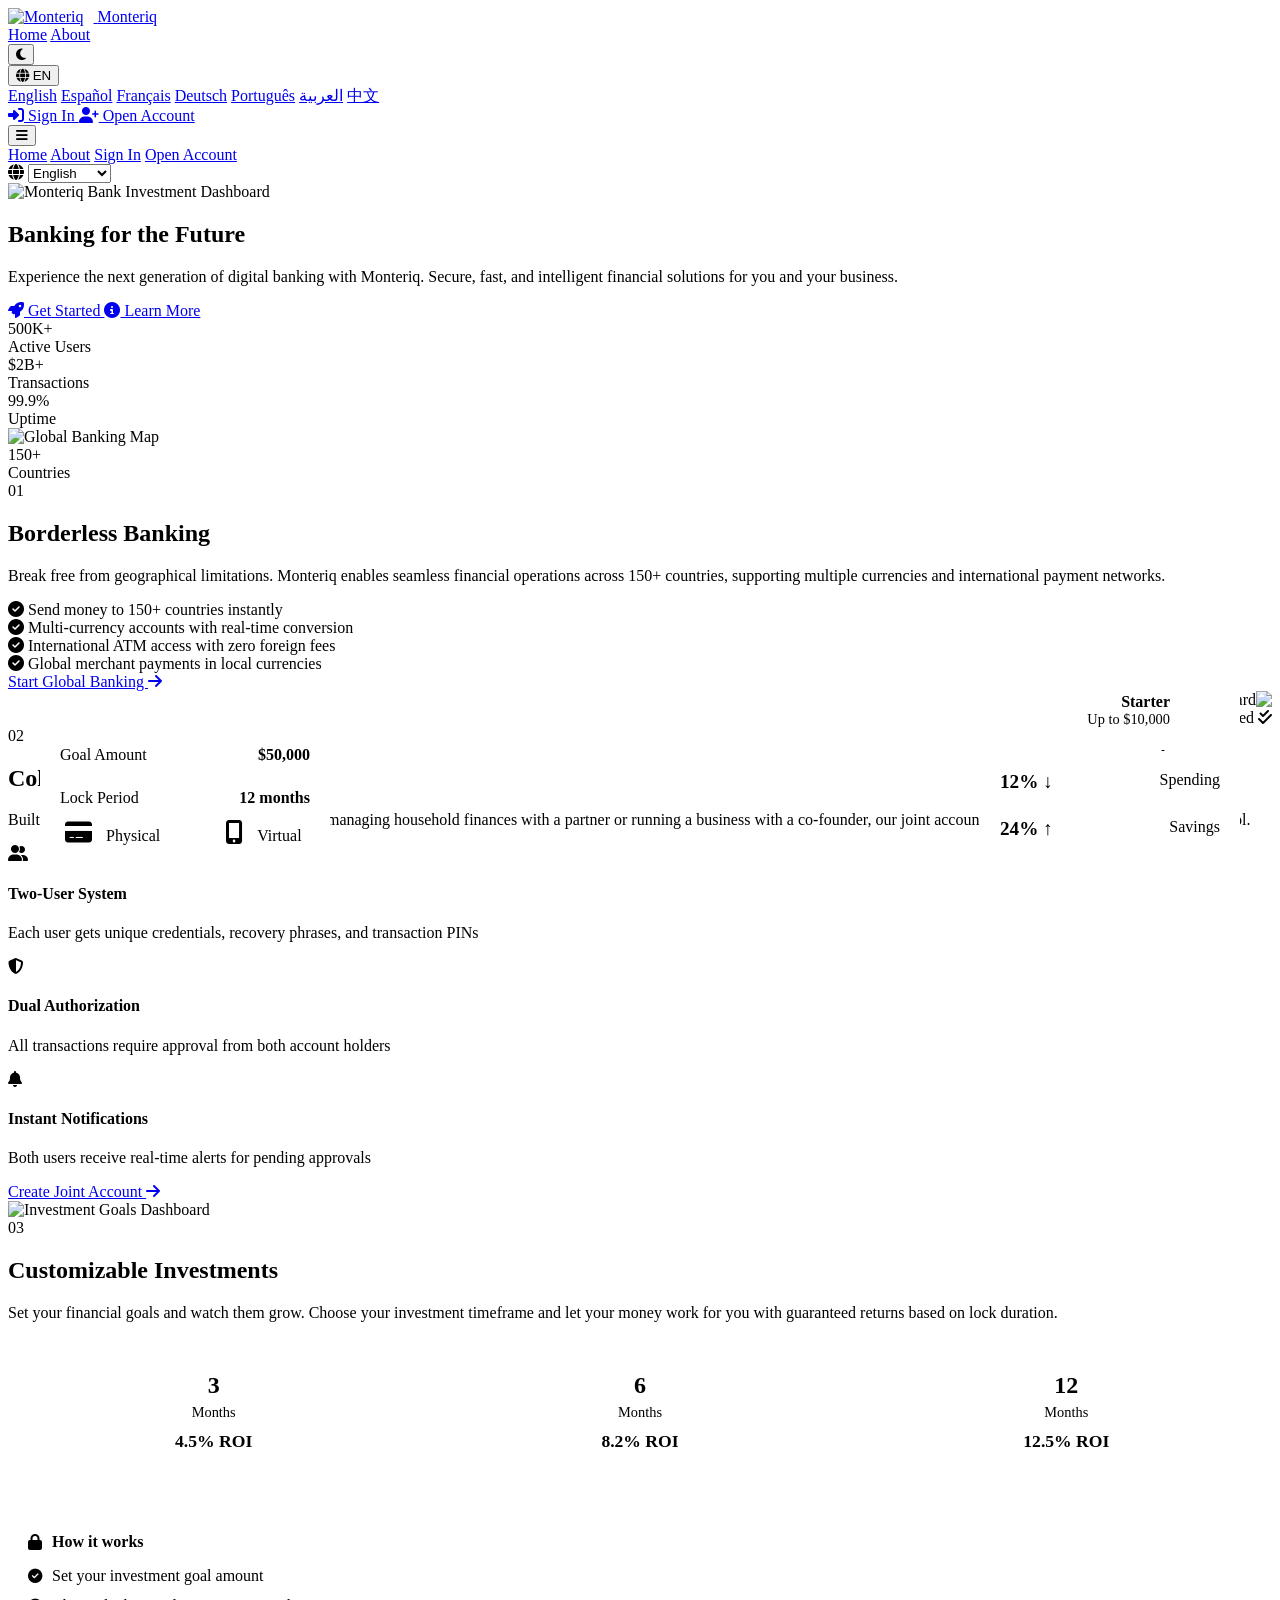
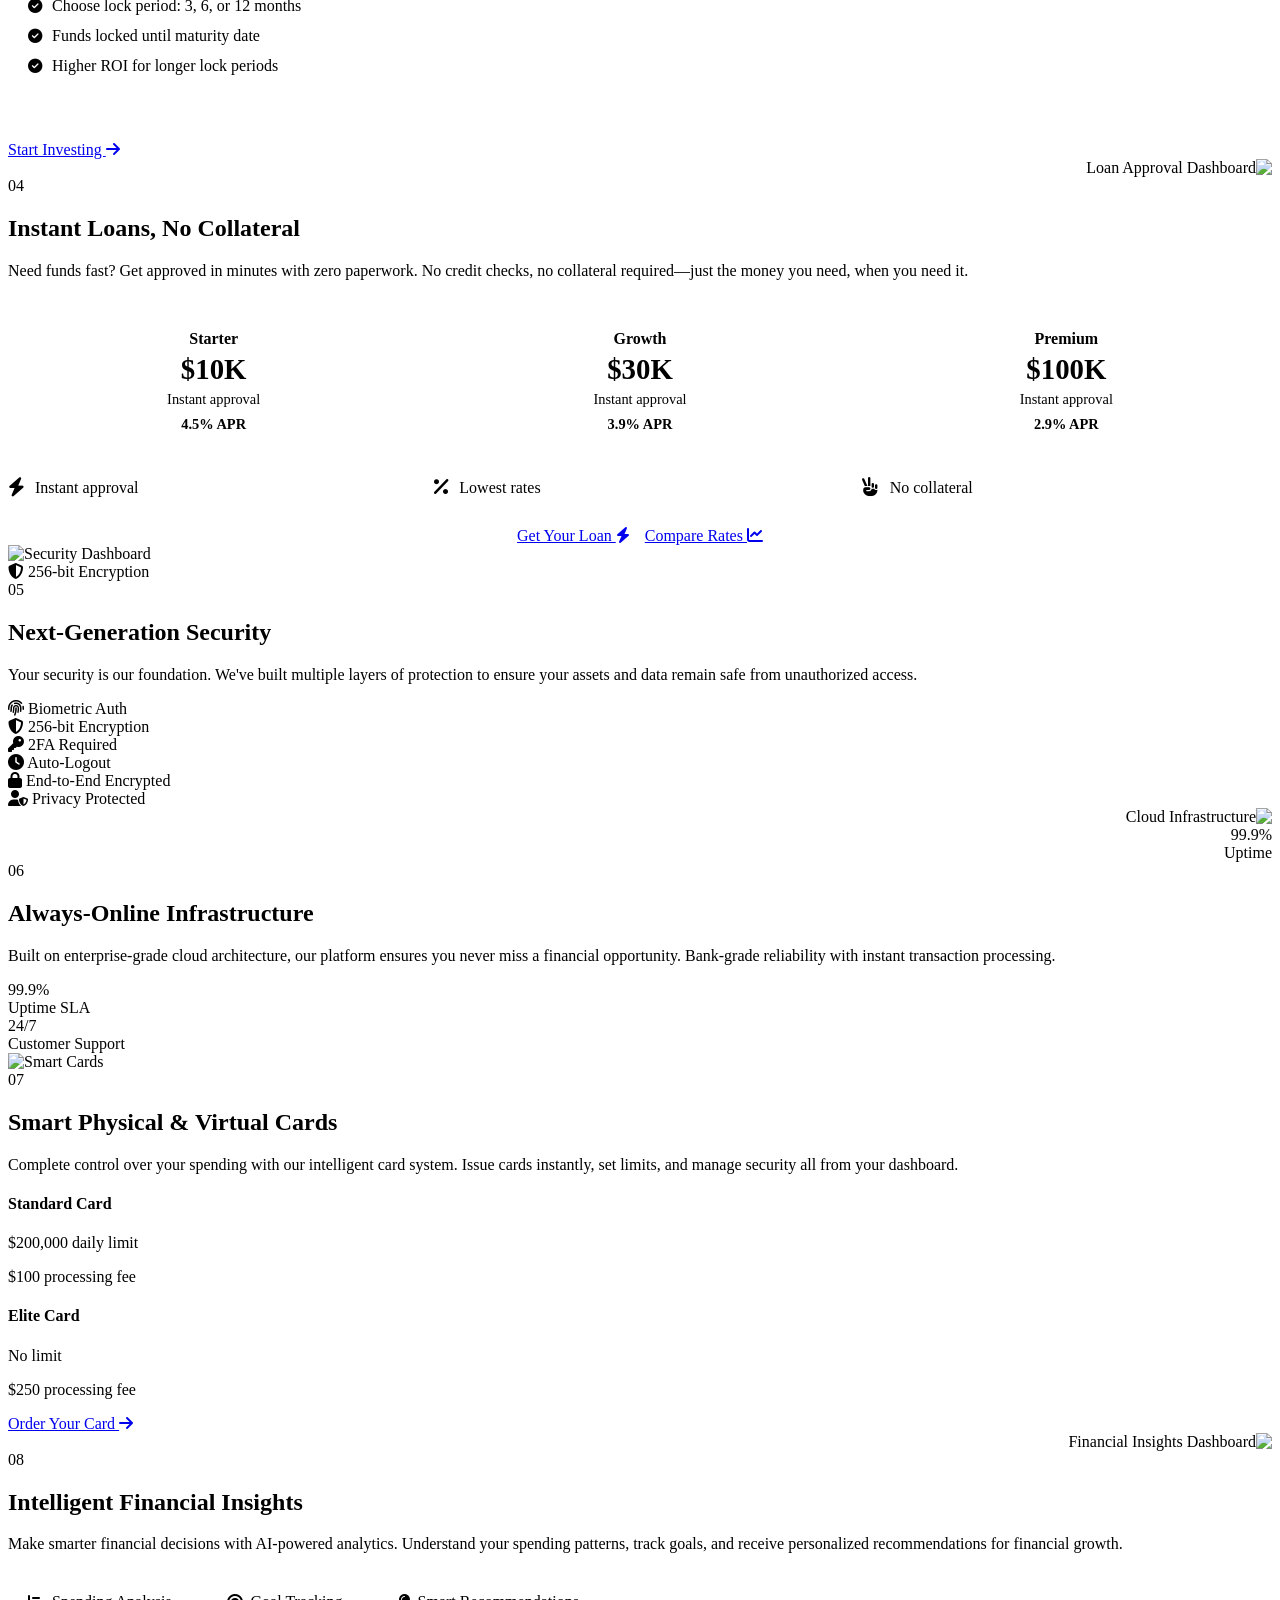
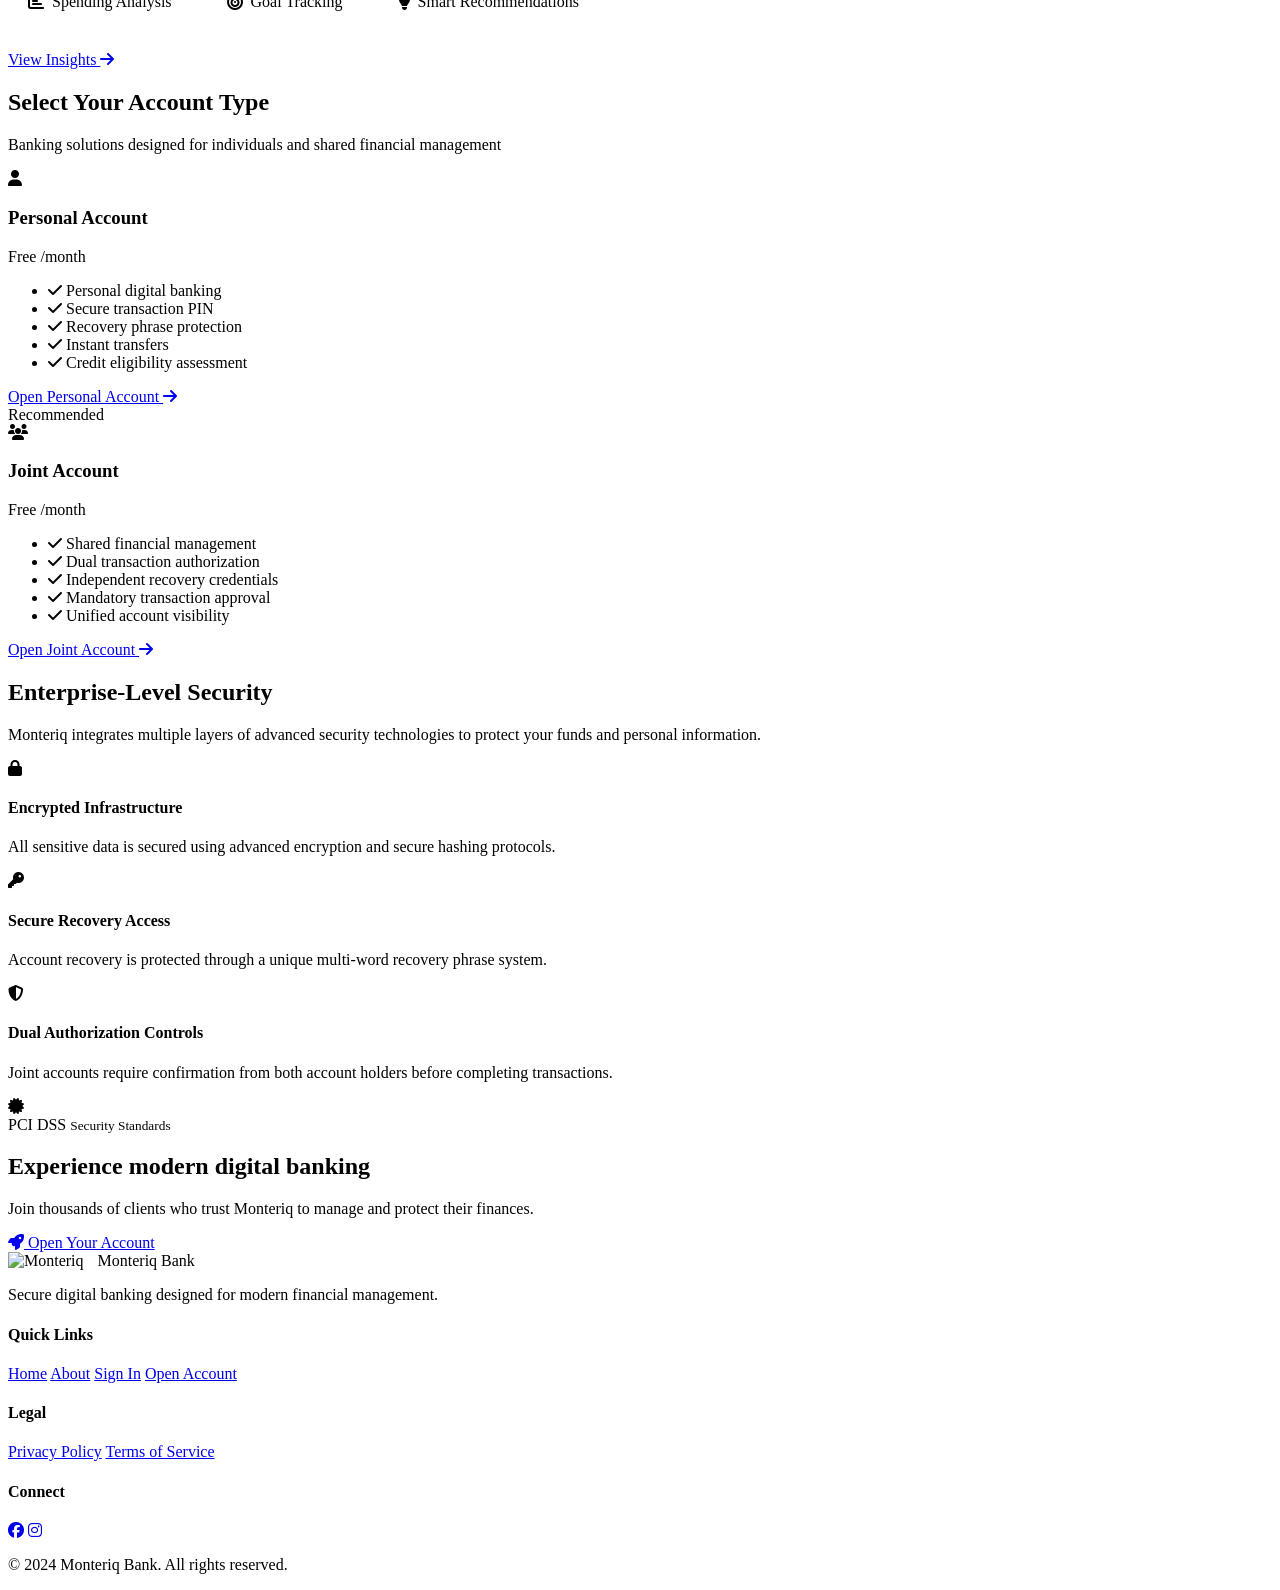
==== public/index.html @ 6791dd84 "policy" ====
<!DOCTYPE html>
<html lang="en" data-theme="light">
<head>
    <meta charset="UTF-8">
    <meta name="viewport" content="width=device-width, initial-scale=1.0, maximum-scale=1.0, user-scalable=yes">
    <title>Monteriq Bank - Futuristic Digital Banking</title>
    
    <!-- Open Graph / Social Media Meta Tags -->
    <meta property="og:title" content="Monteriq Bank">
    <meta property="og:description" content="Banking that works for everyone.">
    <meta property="og:image" content="https://res.cloudinary.com/dcudfj0sm/image/upload/v1774079843/Monteriq_OG_ptckni.png">
    <meta property="og:url" content="https://monteriq-bank.com">
    <meta property="og:type" content="website">
    <meta property="og:site_name" content="Monteriq Bank">
    
    <!-- Twitter Card -->
    <meta name="twitter:card" content="summary_large_image">
    <meta name="twitter:title" content="Monteriq Bank">
    <meta name="twitter:description" content="Banking that works for everyone.">
    <meta name="twitter:image" content="https://res.cloudinary.com/dcudfj0sm/image/upload/v1774079843/Monteriq_OG_ptckni.png">
    
    <!-- Favicon -->
    <link rel="icon" type="image/png" href="https://res.cloudinary.com/dcudfj0sm/image/upload/v1774079843/monteriqfavicon_h2htpp.png">
    <link rel="apple-touch-icon" href="https://res.cloudinary.com/dcudfj0sm/image/upload/v1774079843/monteriqfavicon_h2htpp.png">
    
    <!-- Font Awesome Icons -->
    <link rel="stylesheet" href="https://cdnjs.cloudflare.com/ajax/libs/font-awesome/6.5.1/css/all.min.css">
    
    <!-- Google Fonts -->
    <link href="https://fonts.googleapis.com/css2?family=Inter:wght@400;500;600;700&display=swap" rel="stylesheet">
    
    <!-- Main CSS -->
    <link rel="stylesheet" href="/css/main.css">
    <link rel="stylesheet" href="/css/components.css">
    <link rel="stylesheet" href="/css/utilities.css">
    <link rel="stylesheet" href="/css/theme.css">
    
    <!-- Page Specific CSS -->
    <link rel="stylesheet" href="/css/pages/home.css">
    
    <style>
        /* For sections with image on right */
        .feature-grid.image-right {
            direction: rtl;
        }
        
        .feature-grid.image-right .feature-content {
            direction: ltr;
        }
    </style>
</head>
<body>
    <!-- Navigation Bar -->
    <nav class="navbar">
        <div class="nav-container">
              <div class="nav-left">
            <a href="/index.html" class="logo">
                <img src="https://res.cloudinary.com/dmbgczlom/image/upload/v1772982505/Monteriq-logo_v2s9ns.svg" 
                     alt="Monteriq" 
                     class="logo-img"
                     style="height: 36px; width: 36px; margin-right: 10px;">
                <span>Monteriq</span>
            </a>
        </div>
            
            <div class="nav-right">
                <div class="nav-links">
                    <a href="/index.html" class="active">Home</a>
                    <a href="/about.html">About</a>
                </div>
                
                <div class="nav-actions">
                    <button class="theme-toggle" id="themeToggle">
                        <i class="fas fa-moon"></i>
                    </button>
                    
                    <div class="language-selector">
                        <button class="lang-btn">
                            <i class="fas fa-globe"></i>
                            <span>EN</span>
                        </button>
                        <div class="lang-dropdown">
                            <a href="#" data-lang="en">English</a>
                            <a href="#" data-lang="es">Español</a>
                            <a href="#" data-lang="fr">Français</a>
                            <a href="#" data-lang="de">Deutsch</a>
                            <a href="#" data-lang="pt">Português</a>
                            <a href="#" data-lang="ar">العربية</a>
                            <a href="#" data-lang="zh">中文</a>
                        </div>
                    </div>
                    
                    <div class="auth-buttons">
                        <a href="/auth.html" class="btn btn-outline">
                            <i class="fas fa-sign-in-alt"></i>
                            Sign In
                        </a>
                        <a href="/auth.html" class="btn btn-primary">
                            <i class="fas fa-user-plus"></i>
                            Open Account
                        </a>
                    </div>
                </div>
                
                <button class="mobile-menu-toggle">
                    <i class="fas fa-bars"></i>
                </button>
            </div>
        </div>
        
        <!-- Mobile Menu -->
        <div class="mobile-menu">
            <a href="/index.html">Home</a>
            <a href="/about.html">About</a>
            <a href="/auth.html">Sign In</a>
            <a href="/auth.html">Open Account</a>
            <div class="mobile-lang">
                <i class="fas fa-globe"></i>
                <select id="mobileLangSelect">
                    <option value="en">English</option>
                    <option value="es">Español</option>
                    <option value="fr">Français</option>
                    <option value="de">Deutsch</option>
                    <option value="pt">Português</option>
                    <option value="ar">العربية</option>
                    <option value="zh">中文</option>
                </select>
            </div>
        </div>
    </nav>

    <!-- Hero Section -->
    <section class="hero">
        <div class="container">

                        
            <div class="hero-image">
                <img 
                    src="https://res.cloudinary.com/dmbgczlom/image/upload/v1772872000/hero-image_x99izp.webp"
                    alt="Monteriq Bank Investment Dashboard"
                    class="hero-img"
                    loading="lazy"
                >
            </div>
            <div class="hero-content">
                <h1 class="hero-title">
                    Banking for the <span class="highlight">Future</span>
                </h1>
                <p class="hero-subtitle">
                    Experience the next generation of digital banking with Monteriq. 
                    Secure, fast, and intelligent financial solutions for you and your business.
                </p>
                
                <div class="hero-cta">
                    <a href="/auth.html" class="btn btn-primary btn-large">
                        <i class="fas fa-rocket"></i>
                        Get Started
                    </a>
                    <a href="/about.html" class="btn btn-outline btn-large">
                        <i class="fas fa-info-circle"></i>
                        Learn More
                    </a>
                </div>
                
                <div class="hero-stats">
                    <div class="stat-item">
                        <div class="stat-number">500K+</div>
                        <div class="stat-label">Active Users</div>
                    </div>
                    <div class="stat-item">
                        <div class="stat-number">$2B+</div>
                        <div class="stat-label">Transactions</div>
                    </div>
                    <div class="stat-item">
                        <div class="stat-number">99.9%</div>
                        <div class="stat-label">Uptime</div>
                    </div>
                </div>
            </div>

        </div>
    </section>

    <!-- Borderless Banking Section (01 - Image Left) -->
    <section class="feature-section borderless">
        <div class="container">
            <div class="feature-grid">
                <div class="feature-visual">
                    <img src="https://res.cloudinary.com/dmbgczlom/image/upload/v1772879558/global_jevwvj.webp" alt="Global Banking Map" class="feature-image">
                    <div class="stats-card">
                        <div class="stat">150+</div>
                        <div class="stat-label">Countries</div>
                    </div>
                </div>
                <div class="feature-content">
                    <div class="feature-tag">01</div>
                    <h2>Borderless Banking</h2>
                    <p class="feature-description">
                        Break free from geographical limitations. Monteriq enables seamless financial operations across 150+ countries, supporting multiple currencies and international payment networks.
                    </p>
                    <div class="feature-details">
                        <div class="detail-item">
                            <i class="fas fa-check-circle"></i>
                            <span>Send money to 150+ countries instantly</span>
                        </div>
                        <div class="detail-item">
                            <i class="fas fa-check-circle"></i>
                            <span>Multi-currency accounts with real-time conversion</span>
                        </div>
                        <div class="detail-item">
                            <i class="fas fa-check-circle"></i>
                            <span>International ATM access with zero foreign fees</span>
                        </div>
                        <div class="detail-item">
                            <i class="fas fa-check-circle"></i>
                            <span>Global merchant payments in local currencies</span>
                        </div>
                    </div>
                    <a href="/auth.html" class="btn btn-primary">
                        Start Global Banking <i class="fas fa-arrow-right"></i>
                    </a>
                </div>
            </div>
        </div>
    </section>

    <!-- Collaborative Joint Accounts Section (02 - Image Right) -->
    <section class="feature-section joint-accounts">
        <div class="container">
            <div class="feature-grid image-right">
                <div class="feature-visual">
                    <img src="https://res.cloudinary.com/dmbgczlom/image/upload/v1772879278/couple_dfguto.webp" alt="Joint Account Dashboard" class="feature-image">
                    <div class="approval-badge">
                        <i class="fas fa-check-double"></i>
                        <span>Dual Approval Required</span>
                    </div>
                </div>
                <div class="feature-content">
                    <div class="feature-tag">02</div>
                    <h2>Collaborative Joint Accounts</h2>
                    <p class="feature-description">
                        Built for partnerships that matter. Whether you're managing household finances with a partner or running a business with a co-founder, our joint accounts ensure transparency and mutual control.
                    </p>
                    <div class="feature-highlights">
                        <div class="highlight-card">
                            <i class="fas fa-user-friends"></i>
                            <h4>Two-User System</h4>
                            <p>Each user gets unique credentials, recovery phrases, and transaction PINs</p>
                        </div>
                        <div class="highlight-card">
                            <i class="fas fa-shield-alt"></i>
                            <h4>Dual Authorization</h4>
                            <p>All transactions require approval from both account holders</p>
                        </div>
                        <div class="highlight-card">
                            <i class="fas fa-bell"></i>
                            <h4>Instant Notifications</h4>
                            <p>Both users receive real-time alerts for pending approvals</p>
                        </div>
                    </div>
                    <a href="/auth.html" class="btn btn-primary">
                        Create Joint Account <i class="fas fa-arrow-right"></i>
                    </a>
                </div>
            </div>
        </div>
    </section>

<!-- Customizable Investments Section (03 - Image Left) -->
<section class="feature-section investments">
    <div class="container">
        <div class="feature-grid">
            <div class="feature-visual">
                <img src="https://res.cloudinary.com/dmbgczlom/image/upload/v1772967905/plant_j76ehd.webp" alt="Investment Goals Dashboard" class="feature-image">
                <div class="investment-showcase" style="position: absolute; bottom: 40px; left: 40px; background: white; padding: 20px; border-radius: 16px; min-width: 250px; box-shadow: var(--shadow);">
                    <div style="display: flex; justify-content: space-between; margin-bottom: 15px; padding-bottom: 10px; border-bottom: 1px solid var(--border);">
                        <span style="color: var(--text-secondary);">Goal Amount</span>
                        <strong style="color: var(--text-primary);">$50,000</strong>
                    </div>
                    <div style="display: flex; justify-content: space-between; margin-bottom: 15px;">
                        <span style="color: var(--text-secondary);">Lock Period</span>
                        <strong style="color: var(--accent-primary);">12 months</strong>
                    </div>
                    <div style="display: flex; justify-content: space-between;">
                        <span style="color: var(--text-secondary);">Projected ROI</span>
                        <strong style="color: var(--success);">+12.5%</strong>
                    </div>
                </div>
            </div>
            <div class="feature-content">
                <div class="feature-tag">03</div>
                <h2>Customizable Investments</h2>
                <p class="feature-description">
                    Set your financial goals and watch them grow. Choose your investment timeframe and let your money work for you with guaranteed returns based on lock duration.
                </p>
                
                <div class="investment-options" style="margin: 30px 0;">
                    <div style="display: grid; grid-template-columns: repeat(3, 1fr); gap: 15px; margin-bottom: 20px;">
                        <div style="background: var(--bg-tertiary); padding: 20px; border-radius: 12px; text-align: center; border: 1px solid var(--border);">
                            <div style="font-size: 1.5rem; font-weight: 700; color: var(--text-primary); margin-bottom: 5px;">3</div>
                            <div style="font-size: 0.9rem; color: var(--text-secondary); margin-bottom: 10px;">Months</div>
                            <div style="font-size: 1.1rem; font-weight: 600; color: var(--success);">4.5% ROI</div>
                        </div>
                        <div style="background: var(--bg-tertiary); padding: 20px; border-radius: 12px; text-align: center; border: 2px solid var(--accent-primary);">
                            <div style="font-size: 1.5rem; font-weight: 700; color: var(--text-primary); margin-bottom: 5px;">6</div>
                            <div style="font-size: 0.9rem; color: var(--text-secondary); margin-bottom: 10px;">Months</div>
                            <div style="font-size: 1.1rem; font-weight: 600; color: var(--success);">8.2% ROI</div>
                        </div>
                        <div style="background: var(--bg-tertiary); padding: 20px; border-radius: 12px; text-align: center; border: 1px solid var(--border);">
                            <div style="font-size: 1.5rem; font-weight: 700; color: var(--text-primary); margin-bottom: 5px;">12</div>
                            <div style="font-size: 0.9rem; color: var(--text-secondary); margin-bottom: 10px;">Months</div>
                            <div style="font-size: 1.1rem; font-weight: 600; color: var(--success);">12.5% ROI</div>
                        </div>
                    </div>
                    
                    <div style="background: var(--bg-secondary); padding: 20px; border-radius: 12px; margin-top: 20px;">
                        <h4 style="margin-bottom: 15px; display: flex; align-items: center; gap: 10px;">
                            <i class="fas fa-lock" style="color: var(--accent-primary);"></i>
                            How it works
                        </h4>
                        <ul style="list-style: none; padding: 0;">
                            <li style="display: flex; align-items: center; gap: 10px; margin-bottom: 12px;">
                                <i class="fas fa-check-circle" style="color: var(--success); font-size: 0.9rem;"></i>
                                <span style="color: var(--text-secondary);">Set your investment goal amount</span>
                            </li>
                            <li style="display: flex; align-items: center; gap: 10px; margin-bottom: 12px;">
                                <i class="fas fa-check-circle" style="color: var(--success); font-size: 0.9rem;"></i>
                                <span style="color: var(--text-secondary);">Choose lock period: 3, 6, or 12 months</span>
                            </li>
                            <li style="display: flex; align-items: center; gap: 10px; margin-bottom: 12px;">
                                <i class="fas fa-check-circle" style="color: var(--success); font-size: 0.9rem;"></i>
                                <span style="color: var(--text-secondary);">Funds locked until maturity date</span>
                            </li>
                            <li style="display: flex; align-items: center; gap: 10px;">
                                <i class="fas fa-check-circle" style="color: var(--success); font-size: 0.9rem;"></i>
                                <span style="color: var(--text-secondary);">Higher ROI for longer lock periods</span>
                            </li>
                        </ul>
                    </div>
                </div>
                
                <a href="/pages/investments.html" class="btn btn-primary">
                    Start Investing <i class="fas fa-arrow-right"></i>
                </a>
            </div>
        </div>
    </div>
</section>

<!-- Flexible Loans Section (04 - Image Right) -->
<section class="feature-section loans">
    <div class="container">
        <div class="feature-grid image-right">
            <div class="feature-visual">
                <img src="https://res.cloudinary.com/dmbgczlom/image/upload/v1772970224/loan_gwv15r.webp" alt="Loan Approval Dashboard" class="feature-image">
                <div style="position: absolute; bottom: 40px; right: 40px; background: white; padding: 20px; border-radius: 16px; min-width: 200px; box-shadow: var(--shadow);">
                    <div style="display: flex; align-items: center; gap: 10px; margin-bottom: 15px;">
                        <div style="width: 40px; height: 40px; background: var(--accent-primary); border-radius: 50%; display: flex; align-items: center; justify-content: center; color: white; font-weight: 700;">1</div>
                        <div>
                            <div style="font-weight: 600; color: var(--text-primary);">Starter</div>
                            <div style="font-size: 0.9rem; color: var(--text-secondary);">Up to $10,000</div>
                        </div>
                    </div>
                    <div style="display: flex; align-items: center; gap: 10px; margin-bottom: 15px;">
                        <div style="width: 40px; height: 40px; background: var(--warning); border-radius: 50%; display: flex; align-items: center; justify-content: center; color: white; font-weight: 700;">2</div>
                        <div>
                            <div style="font-weight: 600; color: var(--text-primary);">Growth</div>
                            <div style="font-size: 0.9rem; color: var(--text-secondary);">Up to $30,000</div>
                        </div>
                    </div>
                    <div style="display: flex; align-items: center; gap: 10px;">
                        <div style="width: 40px; height: 40px; background: var(--success); border-radius: 50%; display: flex; align-items: center; justify-content: center; color: white; font-weight: 700;">3</div>
                        <div>
                            <div style="font-weight: 600; color: var(--text-primary);">Premium</div>
                            <div style="font-size: 0.9rem; color: var(--text-secondary);">Up to $100,000</div>
                        </div>
                    </div>
                </div>
            </div>
            <div class="feature-content">
                <div class="feature-tag">04</div>
                <h2>Instant Loans, No Collateral</h2>
                <p class="feature-description">
                    Need funds fast? Get approved in minutes with zero paperwork. No credit checks, no collateral required—just the money you need, when you need it.
                </p>
                
                <div class="loan-levels" style="margin: 30px 0;">
                    <div style="display: grid; grid-template-columns: repeat(3, 1fr); gap: 15px; margin-bottom: 25px;">
                        <div style="background: var(--bg-tertiary); padding: 20px; border-radius: 12px; text-align: center; border: 1px solid var(--border);">
                            <div style="font-size: 1rem; font-weight: 600; color: var(--accent-primary); margin-bottom: 5px;">Starter</div>
                            <div style="font-size: 1.8rem; font-weight: 700; color: var(--text-primary); margin-bottom: 5px;">$10K</div>
                            <div style="font-size: 0.9rem; color: var(--text-secondary);">Instant approval</div>
                            <div style="font-size: 0.9rem; font-weight: 600; color: var(--success); margin-top: 8px;">4.5% APR</div>
                        </div>
                        <div style="background: var(--bg-tertiary); padding: 20px; border-radius: 12px; text-align: center; border: 2px solid var(--warning);">
                            <div style="font-size: 1rem; font-weight: 600; color: var(--warning); margin-bottom: 5px;">Growth</div>
                            <div style="font-size: 1.8rem; font-weight: 700; color: var(--text-primary); margin-bottom: 5px;">$30K</div>
                            <div style="font-size: 0.9rem; color: var(--text-secondary);">Instant approval</div>
                            <div style="font-size: 0.9rem; font-weight: 600; color: var(--success); margin-top: 8px;">3.9% APR</div>
                        </div>
                        <div style="background: var(--bg-tertiary); padding: 20px; border-radius: 12px; text-align: center; border: 1px solid var(--border);">
                            <div style="font-size: 1rem; font-weight: 600; color: var(--success); margin-bottom: 5px;">Premium</div>
                            <div style="font-size: 1.8rem; font-weight: 700; color: var(--text-primary); margin-bottom: 5px;">$100K</div>
                            <div style="font-size: 0.9rem; color: var(--text-secondary);">Instant approval</div>
                            <div style="font-size: 0.9rem; font-weight: 600; color: var(--success); margin-top: 8px;">2.9% APR</div>
                        </div>
                    </div>
                    
                    <div style="display: grid; grid-template-columns: repeat(3, 1fr); gap: 15px;">
                        <div style="display: flex; align-items: center; gap: 10px;">
                            <i class="fas fa-bolt" style="color: var(--accent-primary); font-size: 1.2rem;"></i>
                            <span style="color: var(--text-primary); font-weight: 500;">Instant approval</span>
                        </div>
                        <div style="display: flex; align-items: center; gap: 10px;">
                            <i class="fas fa-percent" style="color: var(--success); font-size: 1.2rem;"></i>
                            <span style="color: var(--text-primary); font-weight: 500;">Lowest rates</span>
                        </div>
                        <div style="display: flex; align-items: center; gap: 10px;">
                            <i class="fas fa-hand-peace" style="color: var(--warning); font-size: 1.2rem;"></i>
                            <span style="color: var(--text-primary); font-weight: 500;">No collateral</span>
                        </div>
                    </div>
                </div>
                
                <div style="display: flex; gap: 15px; margin-top: 20px; justify-content: center;">
                    <a href="/pages/loans.html" class="btn btn-primary">
                        Get Your Loan <i class="fas fa-bolt"></i>
                    </a>
                    <a href="/pages/loans.html#levels" class="btn btn-outline">
                        Compare Rates <i class="fas fa-chart-line"></i>
                    </a>
                </div>
            </div>
        </div>
    </div>
</section>

    <!-- Next-Generation Security Section (05 - Image Left) -->
    <section class="feature-section security">
        <div class="container">
            <div class="feature-grid">
                <div class="feature-visual">
                    <img src="https://res.cloudinary.com/dmbgczlom/image/upload/v1772971405/secure_t8ezla.webp" alt="Security Dashboard" class="feature-image">
                    <div class="approval-badge" style="background-color: var(--accent-primary);">
                        <i class="fas fa-shield-alt"></i>
                        <span>256-bit Encryption</span>
                    </div>
                </div>
                <div class="feature-content">
                    <div class="feature-tag">05</div>
                    <h2>Next-Generation Security</h2>
                    <p class="feature-description">
                        Your security is our foundation. We've built multiple layers of protection to ensure your assets and data remain safe from unauthorized access.
                    </p>
                    <div class="security-badges">
                        <div class="security-badge">
                            <i class="fas fa-fingerprint"></i>
                            <span>Biometric Auth</span>
                        </div>
                        <div class="security-badge">
                            <i class="fas fa-shield-halved"></i>
                            <span>256-bit Encryption</span>
                        </div>
                        <div class="security-badge">
                            <i class="fas fa-key"></i>
                            <span>2FA Required</span>
                        </div>
                        <div class="security-badge">
                            <i class="fas fa-clock"></i>
                            <span>Auto-Logout</span>
                        </div>
                        <div class="security-badge">
                            <i class="fas fa-lock"></i>
                            <span>End-to-End Encrypted</span>
                        </div>
                        <div class="security-badge">
                            <i class="fas fa-user-shield"></i>
                            <span>Privacy Protected</span>
                        </div>
                    </div>
                </div>
            </div>
        </div>
    </section>

    <!-- Always-Online Infrastructure Section (06 - Image Right) -->
    <section class="feature-section infrastructure">
        <div class="container">
            <div class="feature-grid image-right">
                <div class="feature-visual">
                    <img src="https://res.cloudinary.com/dmbgczlom/image/upload/v1772971983/cloud-tech_zul4t8.webp" alt="Cloud Infrastructure" class="feature-image">
                    <div class="stats-card">
                        <div class="stat">99.9%</div>
                        <div class="stat-label">Uptime</div>
                    </div>
                </div>
                <div class="feature-content">
                    <div class="feature-tag">06</div>
                    <h2>Always-Online Infrastructure</h2>
                    <p class="feature-description">
                        Built on enterprise-grade cloud architecture, our platform ensures you never miss a financial opportunity. Bank-grade reliability with instant transaction processing.
                    </p>
                    <div class="stats-grid">
                        <div class="stat-card">
                            <div class="stat-number">99.9%</div>
                            <div class="stat-label">Uptime SLA</div>
                        </div>
                        <div class="stat-card">
                            <div class="stat-number">24/7</div>
                            <div class="stat-label">Customer Support</div>
                        </div>
                    </div>
                </div>
            </div>
        </div>
    </section>

    <!-- Smart Physical & Virtual Cards Section (07 - Image Left) -->
    <section class="feature-section cards">
        <div class="container">
            <div class="feature-grid">
                <div class="feature-visual">
                    <img src="https://res.cloudinary.com/dmbgczlom/image/upload/v1772973452/card_dbavks.webp" alt="Smart Cards" class="feature-image">
                    <div class="cards-showcase-overlay" style="display: flex; gap: 15px; position: absolute; bottom: 40px; left: 40px;">
                        <div style="background: white; padding: 15px 25px; border-radius: 12px; box-shadow: var(--shadow);">
                            <i class="fas fa-credit-card" style="color: var(--accent-primary); font-size: 24px; margin-right: 10px;"></i>
                            <span style="color: var(--text-primary); font-weight: 500;">Physical</span>
                        </div>
                        <div style="background: white; padding: 15px 25px; border-radius: 12px; box-shadow: var(--shadow);">
                            <i class="fas fa-mobile-alt" style="color: var(--accent-primary); font-size: 24px; margin-right: 10px;"></i>
                            <span style="color: var(--text-primary); font-weight: 500;">Virtual</span>
                        </div>
                    </div>
                </div>
                <div class="feature-content">
                    <div class="feature-tag">07</div>
                    <h2>Smart Physical & Virtual Cards</h2>
                    <p class="feature-description">
                        Complete control over your spending with our intelligent card system. Issue cards instantly, set limits, and manage security all from your dashboard.
                    </p>
                    <div class="card-types">
                        <div class="card-type standard">
                            <h4>Standard Card</h4>
                            <p class="limit">$200,000 daily limit</p>
                            <p class="fee">$100 processing fee</p>
                        </div>
                        <div class="card-type elite">
                            <h4>Elite Card</h4>
                            <p class="limit">No limit</p>
                            <p class="fee">$250 processing fee</p>
                        </div>
                    </div>
                    <a href="/pages/cards.html" class="btn btn-primary">
                        Order Your Card <i class="fas fa-arrow-right"></i>
                    </a>
                </div>
            </div>
        </div>
    </section>

    <!-- Intelligent Financial Insights Section (08 - Image Right) -->
    <section class="feature-section insights">
        <div class="container">
            <div class="feature-grid image-right">
                <div class="feature-visual">
                    <img src="https://res.cloudinary.com/dmbgczlom/image/upload/v1772972958/insight_qo5lv3.webp" alt="Financial Insights Dashboard" class="feature-image">
                    <div style="position: absolute; bottom: 40px; right: 40px; background: white; padding: 20px; border-radius: 16px; min-width: 220px; box-shadow: var(--shadow);">
                        <div style="display: flex; justify-content: space-between; margin-bottom: 15px; padding-bottom: 10px; border-bottom: 1px solid var(--border);">
                            <span style="color: var(--text-secondary);">Spending</span>
                            <strong style="color: var(--error); font-size: 1.2rem;">↓ 12%</strong>
                        </div>
                        <div style="display: flex; justify-content: space-between;">
                            <span style="color: var(--text-secondary);">Savings</span>
                            <strong style="color: var(--success); font-size: 1.2rem;">↑ 24%</strong>
                        </div>
                    </div>
                </div>
                <div class="feature-content">
                    <div class="feature-tag">08</div>
                    <h2>Intelligent Financial Insights</h2>
                    <p class="feature-description">
                        Make smarter financial decisions with AI-powered analytics. Understand your spending patterns, track goals, and receive personalized recommendations for financial growth.
                    </p>
                    <div class="insights-features" style="display: flex; flex-wrap: wrap; gap: 15px; margin: 30px 0;">
                        <span style="background: var(--bg-tertiary); padding: 10px 20px; border-radius: 30px; display: inline-flex; align-items: center; gap: 8px;">
                            <i class="fas fa-chart-bar" style="color: var(--accent-primary);"></i> Spending Analysis
                        </span>
                        <span style="background: var(--bg-tertiary); padding: 10px 20px; border-radius: 30px; display: inline-flex; align-items: center; gap: 8px;">
                            <i class="fas fa-bullseye" style="color: var(--accent-primary);"></i> Goal Tracking
                        </span>
                        <span style="background: var(--bg-tertiary); padding: 10px 20px; border-radius: 30px; display: inline-flex; align-items: center; gap: 8px;">
                            <i class="fas fa-lightbulb" style="color: var(--accent-primary);"></i> Smart Recommendations
                        </span>
                    </div>
                    <a href="/dashboard.html" class="btn btn-primary">
                        View Insights <i class="fas fa-arrow-right"></i>
                    </a>
                </div>
            </div>
        </div>
    </section>

    <!-- Account Types Section -->
    <section class="account-types">
        <div class="container">
            <div class="section-header">
                <h2>Select Your Account Type</h2>
                <p>Banking solutions designed for individuals and shared financial management</p>
            </div>
            
            <div class="account-grid">
                <div class="account-card single">
                    <div class="card-header">
                        <i class="fas fa-user"></i>
                        <h3>Personal Account</h3>
                    </div>
                    <div class="card-price">
                        <span class="price">Free</span>
                        <span class="period">/month</span>
                    </div>
                    <ul class="card-features">
                        <li><i class="fas fa-check"></i> Personal digital banking</li>
                        <li><i class="fas fa-check"></i> Secure transaction PIN</li>
                        <li><i class="fas fa-check"></i> Recovery phrase protection</li>
                        <li><i class="fas fa-check"></i> Instant transfers</li>
                        <li><i class="fas fa-check"></i> Credit eligibility assessment</li>
                    </ul>
                    <a href="/auth.html?type=single" class="btn btn-outline">
                        Open Personal Account <i class="fas fa-arrow-right"></i>
                    </a>
                </div>
                
                <div class="account-card joint featured">
                    <div class="card-badge">Recommended</div>
                    <div class="card-header">
                        <i class="fas fa-users"></i>
                        <h3>Joint Account</h3>
                    </div>
                    <div class="card-price">
                        <span class="price">Free</span>
                        <span class="period">/month</span>
                    </div>
                    <ul class="card-features">
                        <li><i class="fas fa-check"></i> Shared financial management</li>
                        <li><i class="fas fa-check"></i> Dual transaction authorization</li>
                        <li><i class="fas fa-check"></i> Independent recovery credentials</li>
                        <li><i class="fas fa-check"></i> Mandatory transaction approval</li>
                        <li><i class="fas fa-check"></i> Unified account visibility</li>
                    </ul>
                    <a href="/auth.html" class="btn btn-primary">
                        Open Joint Account <i class="fas fa-arrow-right"></i>
                    </a>
                </div>
            </div>
        </div>
    </section>

    <!-- Security Section -->
    <section class="security">
        <div class="container">
            <div class="security-grid">
                <div class="security-content">
                    <h2>Enterprise-Level Security</h2>
                    <p>Monteriq integrates multiple layers of advanced security technologies to protect your funds and personal information.</p>
                    
                    <div class="security-features">
                        <div class="security-item">
                            <i class="fas fa-lock"></i>
                            <div>
                                <h4>Encrypted Infrastructure</h4>
                                <p>All sensitive data is secured using advanced encryption and secure hashing protocols.</p>
                            </div>
                        </div>
                        
                        <div class="security-item">
                            <i class="fas fa-key"></i>
                            <div>
                                <h4>Secure Recovery Access</h4>
                                <p>Account recovery is protected through a unique multi-word recovery phrase system.</p>
                            </div>
                        </div>
                        
                        <div class="security-item">
                            <i class="fas fa-shield-halved"></i>
                            <div>
                                <h4>Dual Authorization Controls</h4>
                                <p>Joint accounts require confirmation from both account holders before completing transactions.</p>
                            </div>
                        </div>
                    </div>
                </div>
                
                <div class="security-badge">
                    <i class="fas fa-certificate"></i>
                    <div>
                        <span>PCI DSS</span>
                        <small>Security Standards</small>
                    </div>
                </div>
            </div>
        </div>
    </section>

    <!-- CTA Section -->
    <section class="cta">
        <div class="container">
            <h2>Experience modern digital banking</h2>
            <p>Join thousands of clients who trust Monteriq to manage and protect their finances.</p>
            <a href="/auth.html" class="btn btn-primary btn-large">
                <i class="fas fa-rocket"></i>
                Open Your Account
            </a>
        </div>
    </section>

<!-- Footer -->
<footer class="footer">
    <div class="container">
        <div class="footer-grid">
            <div class="footer-col">
                <div class="footer-logo">
                    <img src="https://res.cloudinary.com/dmbgczlom/image/upload/v1772982505/Monteriq-logo_v2s9ns.svg" 
                         alt="Monteriq" 
                         class="footer-logo-img"
                         style="height: 32px; width: 32px; margin-right: 10px;">
                    <span>Monteriq Bank</span>
                </div>
                <p>Secure digital banking designed for modern financial management.</p>
            </div>
            
            <div class="footer-col">
                <h4>Quick Links</h4>
                <a href="/index.html">Home</a>
                <a href="/about.html">About</a>
                <a href="/pages/login.html">Sign In</a>
                <a href="/pages/register.html">Open Account</a>
            </div>
            
            <div class="footer-col">
                <h4>Legal</h4>
                <a href="#">Privacy Policy</a>
                <a href="#">Terms of Service</a>
            </div>
            
            <div class="footer-col">
                <h4>Connect</h4>
                <div class="social-links">
                    <a href="#"><i class="fab fa-facebook"></i></a>
                    <a href="#"><i class="fab fa-instagram"></i></a>
                </div>
            </div>
        </div>
        
        <div class="footer-bottom">
            <p>&copy; 2024 Monteriq Bank. All rights reserved.</p>
        </div>
    </div>
</footer>

    <!-- Scripts -->
    <script src="/js/config.js"></script>
    <script src="/js/utils/helpers.js"></script>
    <script src="/js/components/navbar.js"></script>
    <script src="/js/components/languageSwitcher.js"></script>
    <script src="/js/pages/home.js"></script>
     <script src="/js/pages/legal.js"></script>
    
<!-- Tawk.to Live Chat -->
<script type="text/javascript">
var Tawk_API=Tawk_API||{},Tawk_LoadStart=new Date();
(function(){
    var s1=document.createElement("script"),s0=document.getElementsByTagName("script")[0];
    s1.async=true;
    s1.src='https://embed.tawk.to/69bd820f1f2eee1c3a8ff028/1jk6483t0';
    s1.charset='UTF-8';
    s1.setAttribute('crossorigin','*');
    s0.parentNode.insertBefore(s1,s0);
})();
</script>

<!-- Testimonies -->
<link rel="stylesheet" href="/css/testimonies.css">
<script src="/js/testimonies.js" defer></script>
<!-- Google Translate — cookie-based -->
<div id="google_translate_element" style="display:none;"></div>
<script>
function googleTranslateElementInit() {
    new google.translate.TranslateElement({ pageLanguage: 'en' }, 'google_translate_element');
}
</script>
<script src="https://translate.google.com/translate_a/element.js?cb=googleTranslateElementInit"></script>
<style>
    .goog-te-banner-frame, .skiptranslate { display:none!important; }
    body { top:0!important; }
    .goog-te-gadget { display:none!important; }
</style>



</body>
</html>
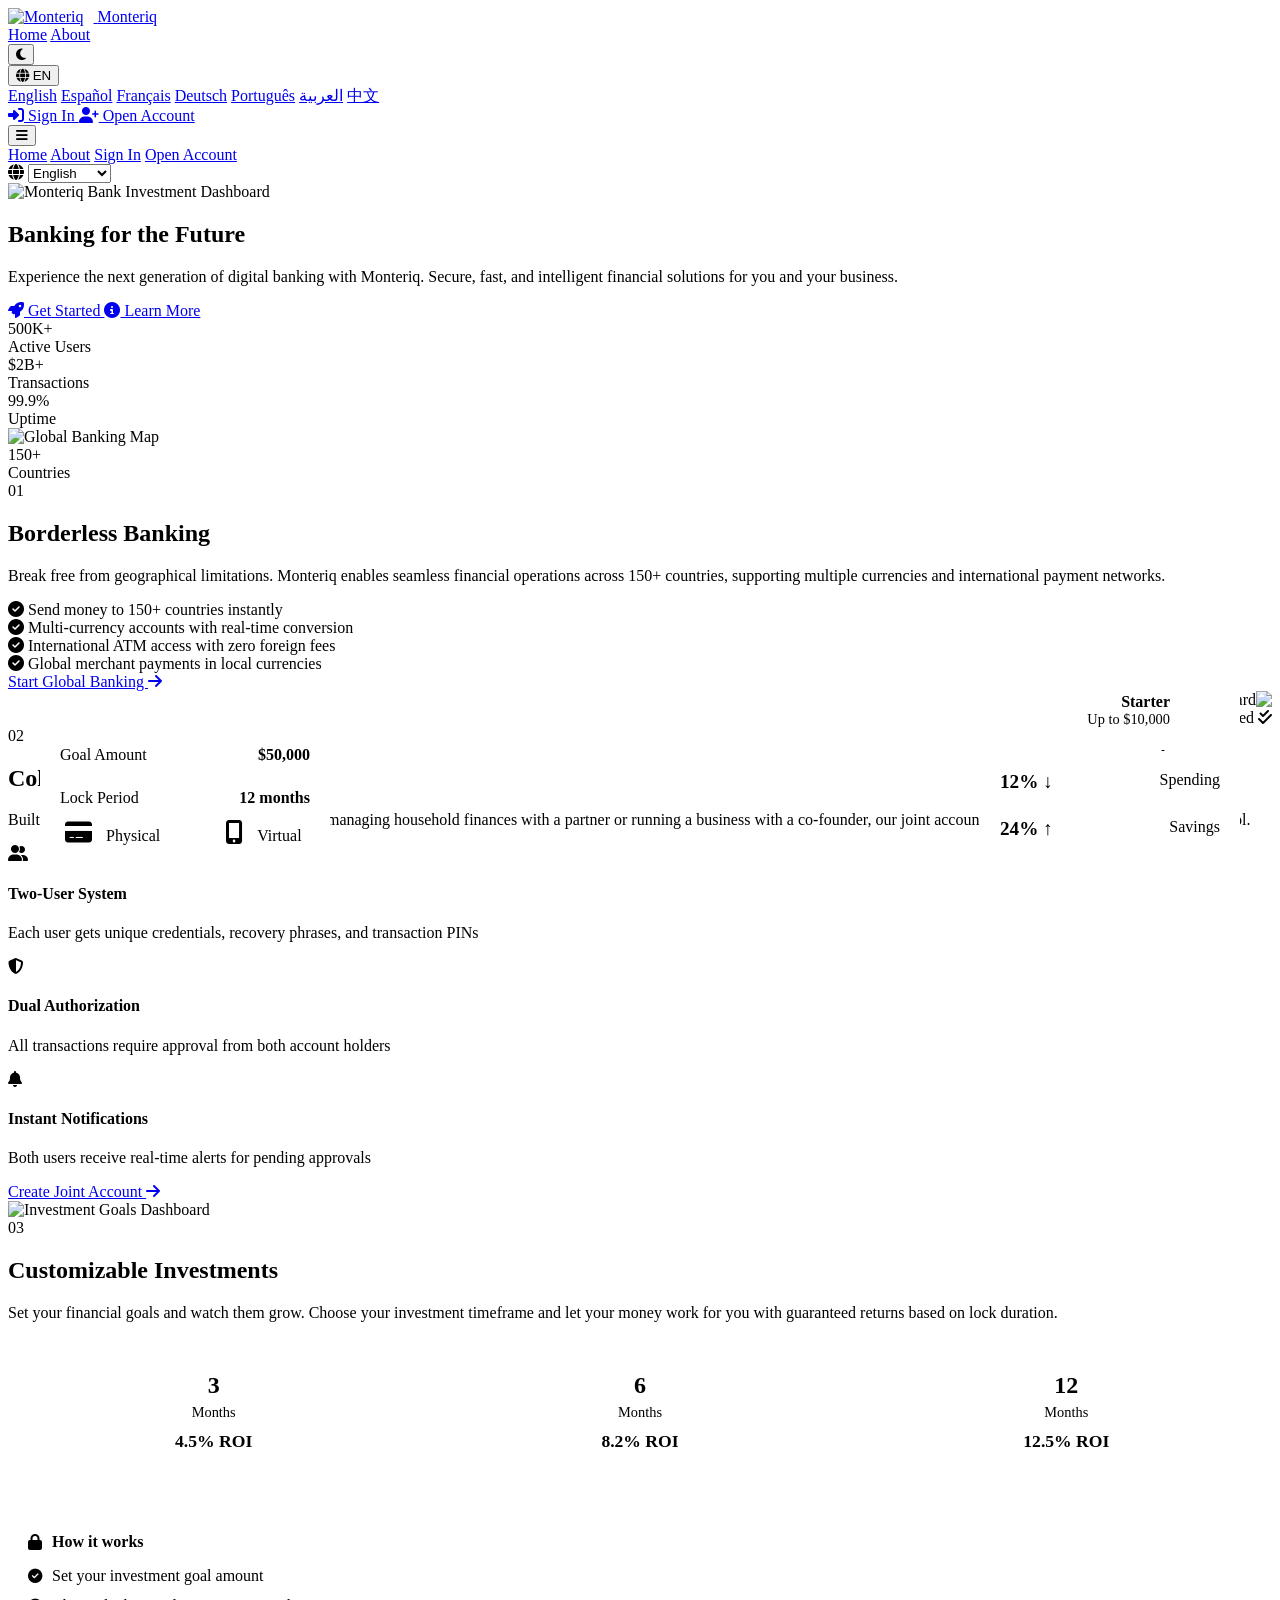
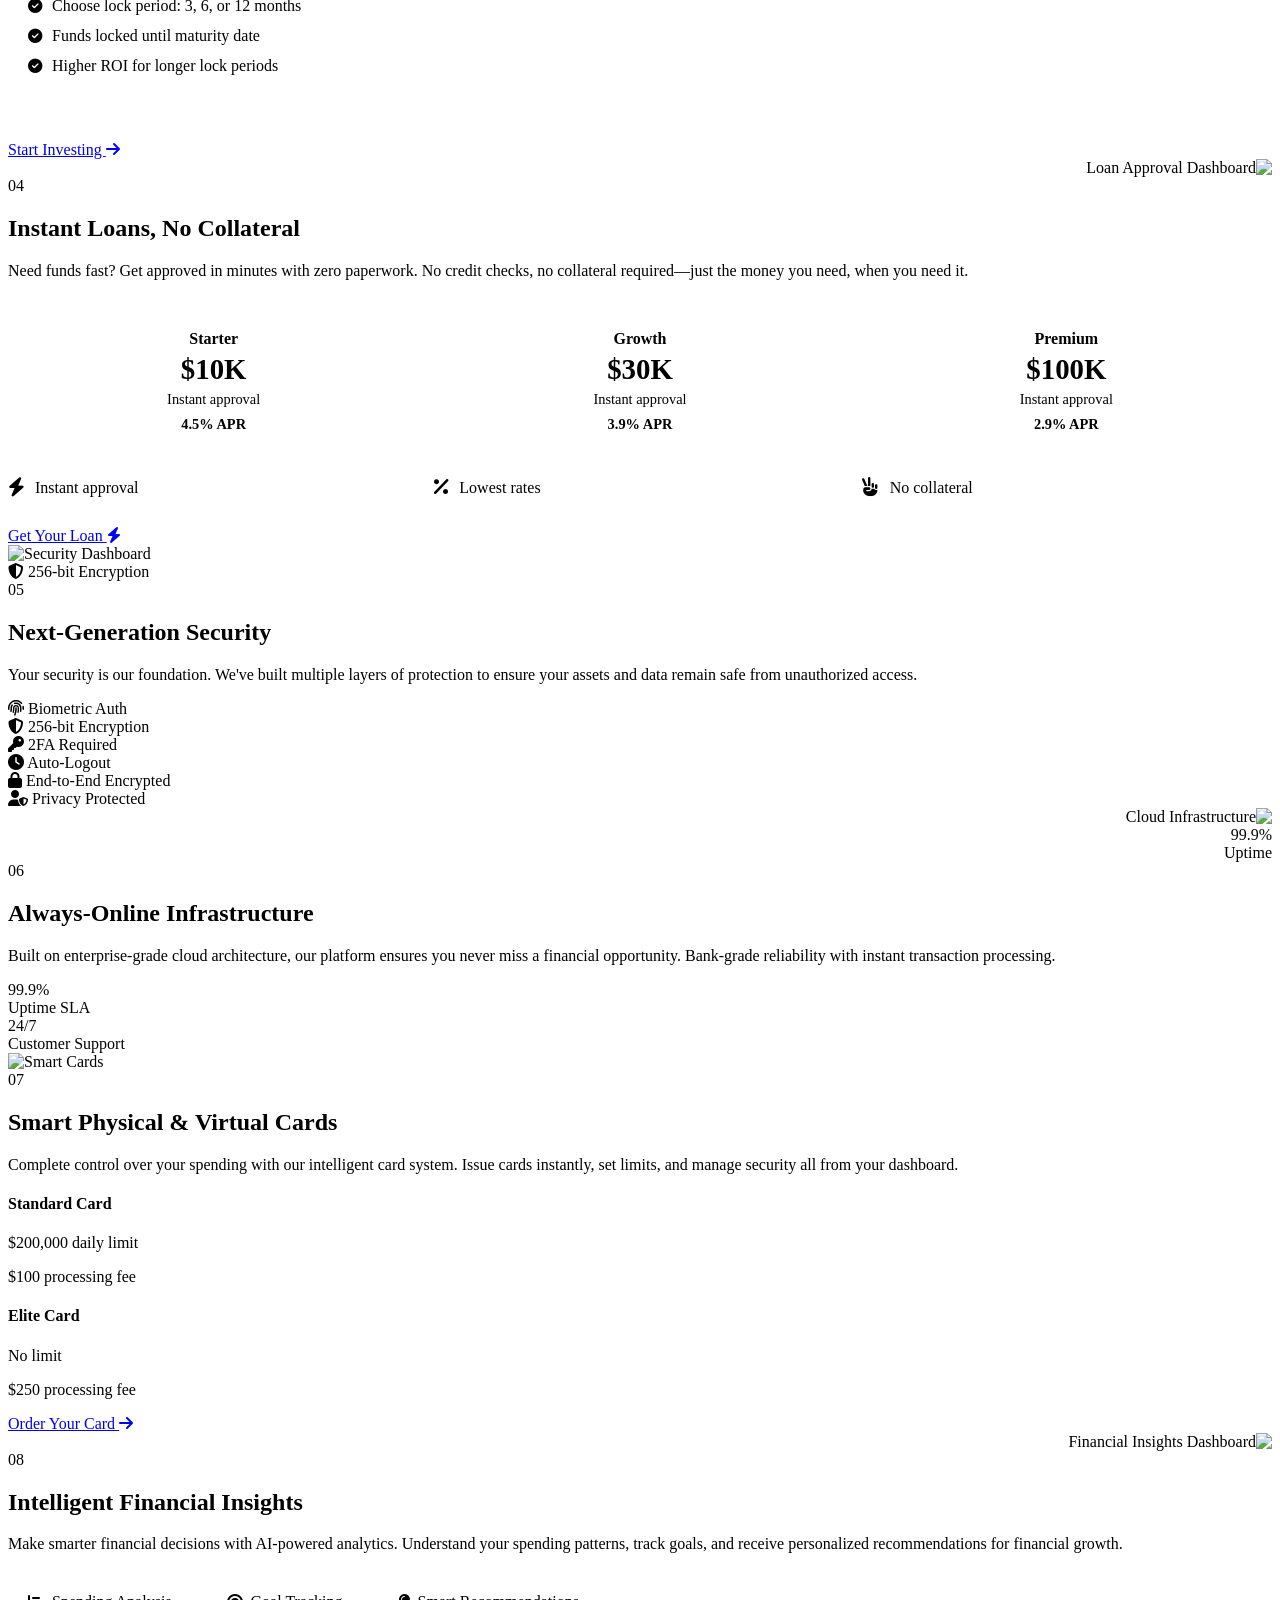
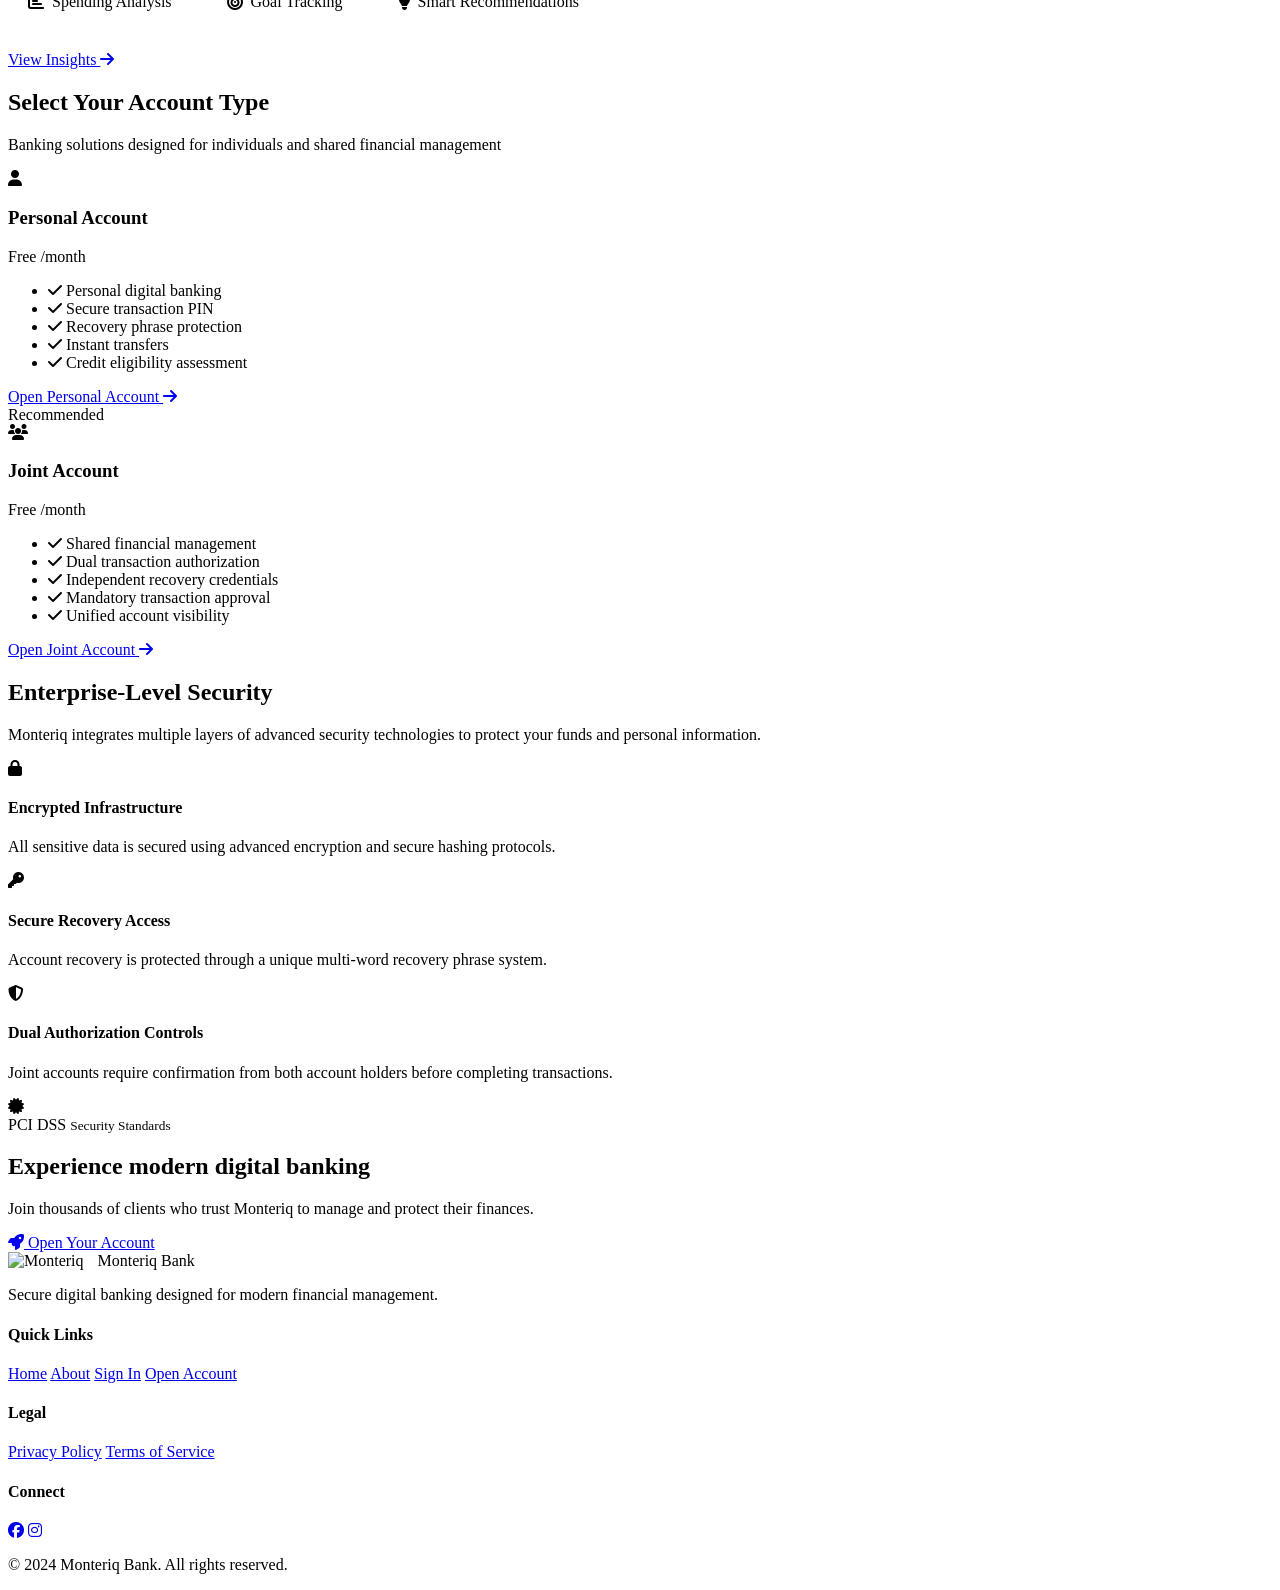
==== commit a1855466: "legal" ====
--- a/public/index.html
+++ b/public/index.html
@@ -34,6 +34,7 @@
     <link rel="stylesheet" href="/css/components.css">
     <link rel="stylesheet" href="/css/utilities.css">
     <link rel="stylesheet" href="/css/theme.css">
+    <link rel="stylesheet" href="/css/legal.css">
     
     <!-- Page Specific CSS -->
     <link rel="stylesheet" href="/css/pages/home.css">
@@ -53,15 +54,15 @@
     <!-- Navigation Bar -->
     <nav class="navbar">
         <div class="nav-container">
-              <div class="nav-left">
-            <a href="/index.html" class="logo">
-                <img src="https://res.cloudinary.com/dmbgczlom/image/upload/v1772982505/Monteriq-logo_v2s9ns.svg" 
-                     alt="Monteriq" 
-                     class="logo-img"
-                     style="height: 36px; width: 36px; margin-right: 10px;">
-                <span>Monteriq</span>
-            </a>
-        </div>
+            <div class="nav-left">
+                <a href="/index.html" class="logo">
+                    <img src="https://res.cloudinary.com/dmbgczlom/image/upload/v1772982505/Monteriq-logo_v2s9ns.svg" 
+                         alt="Monteriq" 
+                         class="logo-img"
+                         style="height: 36px; width: 36px; margin-right: 10px;">
+                    <span>Monteriq</span>
+                </a>
+            </div>
             
             <div class="nav-right">
                 <div class="nav-links">
@@ -132,8 +133,6 @@
     <!-- Hero Section -->
     <section class="hero">
         <div class="container">
-
-                        
             <div class="hero-image">
                 <img 
                     src="https://res.cloudinary.com/dmbgczlom/image/upload/v1772872000/hero-image_x99izp.webp"
@@ -177,7 +176,6 @@
                     </div>
                 </div>
             </div>
-
         </div>
     </section>
 
@@ -266,174 +264,169 @@
         </div>
     </section>
 
-<!-- Customizable Investments Section (03 - Image Left) -->
-<section class="feature-section investments">
-    <div class="container">
-        <div class="feature-grid">
-            <div class="feature-visual">
-                <img src="https://res.cloudinary.com/dmbgczlom/image/upload/v1772967905/plant_j76ehd.webp" alt="Investment Goals Dashboard" class="feature-image">
-                <div class="investment-showcase" style="position: absolute; bottom: 40px; left: 40px; background: white; padding: 20px; border-radius: 16px; min-width: 250px; box-shadow: var(--shadow);">
-                    <div style="display: flex; justify-content: space-between; margin-bottom: 15px; padding-bottom: 10px; border-bottom: 1px solid var(--border);">
-                        <span style="color: var(--text-secondary);">Goal Amount</span>
-                        <strong style="color: var(--text-primary);">$50,000</strong>
-                    </div>
-                    <div style="display: flex; justify-content: space-between; margin-bottom: 15px;">
-                        <span style="color: var(--text-secondary);">Lock Period</span>
-                        <strong style="color: var(--accent-primary);">12 months</strong>
-                    </div>
-                    <div style="display: flex; justify-content: space-between;">
-                        <span style="color: var(--text-secondary);">Projected ROI</span>
-                        <strong style="color: var(--success);">+12.5%</strong>
-                    </div>
-                </div>
-            </div>
-            <div class="feature-content">
-                <div class="feature-tag">03</div>
-                <h2>Customizable Investments</h2>
-                <p class="feature-description">
-                    Set your financial goals and watch them grow. Choose your investment timeframe and let your money work for you with guaranteed returns based on lock duration.
-                </p>
-                
-                <div class="investment-options" style="margin: 30px 0;">
-                    <div style="display: grid; grid-template-columns: repeat(3, 1fr); gap: 15px; margin-bottom: 20px;">
-                        <div style="background: var(--bg-tertiary); padding: 20px; border-radius: 12px; text-align: center; border: 1px solid var(--border);">
-                            <div style="font-size: 1.5rem; font-weight: 700; color: var(--text-primary); margin-bottom: 5px;">3</div>
-                            <div style="font-size: 0.9rem; color: var(--text-secondary); margin-bottom: 10px;">Months</div>
-                            <div style="font-size: 1.1rem; font-weight: 600; color: var(--success);">4.5% ROI</div>
-                        </div>
-                        <div style="background: var(--bg-tertiary); padding: 20px; border-radius: 12px; text-align: center; border: 2px solid var(--accent-primary);">
-                            <div style="font-size: 1.5rem; font-weight: 700; color: var(--text-primary); margin-bottom: 5px;">6</div>
-                            <div style="font-size: 0.9rem; color: var(--text-secondary); margin-bottom: 10px;">Months</div>
-                            <div style="font-size: 1.1rem; font-weight: 600; color: var(--success);">8.2% ROI</div>
-                        </div>
-                        <div style="background: var(--bg-tertiary); padding: 20px; border-radius: 12px; text-align: center; border: 1px solid var(--border);">
-                            <div style="font-size: 1.5rem; font-weight: 700; color: var(--text-primary); margin-bottom: 5px;">12</div>
-                            <div style="font-size: 0.9rem; color: var(--text-secondary); margin-bottom: 10px;">Months</div>
-                            <div style="font-size: 1.1rem; font-weight: 600; color: var(--success);">12.5% ROI</div>
-                        </div>
-                    </div>
+    <!-- Customizable Investments Section (03 - Image Left) -->
+    <section class="feature-section investments">
+        <div class="container">
+            <div class="feature-grid">
+                <div class="feature-visual">
+                    <img src="https://res.cloudinary.com/dmbgczlom/image/upload/v1772967905/plant_j76ehd.webp" alt="Investment Goals Dashboard" class="feature-image">
+                    <div class="investment-showcase" style="position: absolute; bottom: 40px; left: 40px; background: white; padding: 20px; border-radius: 16px; min-width: 250px; box-shadow: var(--shadow);">
+                        <div style="display: flex; justify-content: space-between; margin-bottom: 15px; padding-bottom: 10px; border-bottom: 1px solid var(--border);">
+                            <span style="color: var(--text-secondary);">Goal Amount</span>
+                            <strong style="color: var(--text-primary);">$50,000</strong>
+                        </div>
+                        <div style="display: flex; justify-content: space-between; margin-bottom: 15px;">
+                            <span style="color: var(--text-secondary);">Lock Period</span>
+                            <strong style="color: var(--accent-primary);">12 months</strong>
+                        </div>
+                        <div style="display: flex; justify-content: space-between;">
+                            <span style="color: var(--text-secondary);">Projected ROI</span>
+                            <strong style="color: var(--success);">+12.5%</strong>
+                        </div>
+                    </div>
+                </div>
+                <div class="feature-content">
+                    <div class="feature-tag">03</div>
+                    <h2>Customizable Investments</h2>
+                    <p class="feature-description">
+                        Set your financial goals and watch them grow. Choose your investment timeframe and let your money work for you with guaranteed returns based on lock duration.
+                    </p>
                     
-                    <div style="background: var(--bg-secondary); padding: 20px; border-radius: 12px; margin-top: 20px;">
-                        <h4 style="margin-bottom: 15px; display: flex; align-items: center; gap: 10px;">
-                            <i class="fas fa-lock" style="color: var(--accent-primary);"></i>
-                            How it works
-                        </h4>
-                        <ul style="list-style: none; padding: 0;">
-                            <li style="display: flex; align-items: center; gap: 10px; margin-bottom: 12px;">
-                                <i class="fas fa-check-circle" style="color: var(--success); font-size: 0.9rem;"></i>
-                                <span style="color: var(--text-secondary);">Set your investment goal amount</span>
-                            </li>
-                            <li style="display: flex; align-items: center; gap: 10px; margin-bottom: 12px;">
-                                <i class="fas fa-check-circle" style="color: var(--success); font-size: 0.9rem;"></i>
-                                <span style="color: var(--text-secondary);">Choose lock period: 3, 6, or 12 months</span>
-                            </li>
-                            <li style="display: flex; align-items: center; gap: 10px; margin-bottom: 12px;">
-                                <i class="fas fa-check-circle" style="color: var(--success); font-size: 0.9rem;"></i>
-                                <span style="color: var(--text-secondary);">Funds locked until maturity date</span>
-                            </li>
-                            <li style="display: flex; align-items: center; gap: 10px;">
-                                <i class="fas fa-check-circle" style="color: var(--success); font-size: 0.9rem;"></i>
-                                <span style="color: var(--text-secondary);">Higher ROI for longer lock periods</span>
-                            </li>
-                        </ul>
-                    </div>
-                </div>
-                
-                <a href="/pages/investments.html" class="btn btn-primary">
-                    Start Investing <i class="fas fa-arrow-right"></i>
-                </a>
-            </div>
-        </div>
-    </div>
-</section>
-
-<!-- Flexible Loans Section (04 - Image Right) -->
-<section class="feature-section loans">
-    <div class="container">
-        <div class="feature-grid image-right">
-            <div class="feature-visual">
-                <img src="https://res.cloudinary.com/dmbgczlom/image/upload/v1772970224/loan_gwv15r.webp" alt="Loan Approval Dashboard" class="feature-image">
-                <div style="position: absolute; bottom: 40px; right: 40px; background: white; padding: 20px; border-radius: 16px; min-width: 200px; box-shadow: var(--shadow);">
-                    <div style="display: flex; align-items: center; gap: 10px; margin-bottom: 15px;">
-                        <div style="width: 40px; height: 40px; background: var(--accent-primary); border-radius: 50%; display: flex; align-items: center; justify-content: center; color: white; font-weight: 700;">1</div>
-                        <div>
-                            <div style="font-weight: 600; color: var(--text-primary);">Starter</div>
-                            <div style="font-size: 0.9rem; color: var(--text-secondary);">Up to $10,000</div>
-                        </div>
-                    </div>
-                    <div style="display: flex; align-items: center; gap: 10px; margin-bottom: 15px;">
-                        <div style="width: 40px; height: 40px; background: var(--warning); border-radius: 50%; display: flex; align-items: center; justify-content: center; color: white; font-weight: 700;">2</div>
-                        <div>
-                            <div style="font-weight: 600; color: var(--text-primary);">Growth</div>
-                            <div style="font-size: 0.9rem; color: var(--text-secondary);">Up to $30,000</div>
-                        </div>
-                    </div>
-                    <div style="display: flex; align-items: center; gap: 10px;">
-                        <div style="width: 40px; height: 40px; background: var(--success); border-radius: 50%; display: flex; align-items: center; justify-content: center; color: white; font-weight: 700;">3</div>
-                        <div>
-                            <div style="font-weight: 600; color: var(--text-primary);">Premium</div>
-                            <div style="font-size: 0.9rem; color: var(--text-secondary);">Up to $100,000</div>
-                        </div>
-                    </div>
-                </div>
-            </div>
-            <div class="feature-content">
-                <div class="feature-tag">04</div>
-                <h2>Instant Loans, No Collateral</h2>
-                <p class="feature-description">
-                    Need funds fast? Get approved in minutes with zero paperwork. No credit checks, no collateral required—just the money you need, when you need it.
-                </p>
-                
-                <div class="loan-levels" style="margin: 30px 0;">
-                    <div style="display: grid; grid-template-columns: repeat(3, 1fr); gap: 15px; margin-bottom: 25px;">
-                        <div style="background: var(--bg-tertiary); padding: 20px; border-radius: 12px; text-align: center; border: 1px solid var(--border);">
-                            <div style="font-size: 1rem; font-weight: 600; color: var(--accent-primary); margin-bottom: 5px;">Starter</div>
-                            <div style="font-size: 1.8rem; font-weight: 700; color: var(--text-primary); margin-bottom: 5px;">$10K</div>
-                            <div style="font-size: 0.9rem; color: var(--text-secondary);">Instant approval</div>
-                            <div style="font-size: 0.9rem; font-weight: 600; color: var(--success); margin-top: 8px;">4.5% APR</div>
-                        </div>
-                        <div style="background: var(--bg-tertiary); padding: 20px; border-radius: 12px; text-align: center; border: 2px solid var(--warning);">
-                            <div style="font-size: 1rem; font-weight: 600; color: var(--warning); margin-bottom: 5px;">Growth</div>
-                            <div style="font-size: 1.8rem; font-weight: 700; color: var(--text-primary); margin-bottom: 5px;">$30K</div>
-                            <div style="font-size: 0.9rem; color: var(--text-secondary);">Instant approval</div>
-                            <div style="font-size: 0.9rem; font-weight: 600; color: var(--success); margin-top: 8px;">3.9% APR</div>
-                        </div>
-                        <div style="background: var(--bg-tertiary); padding: 20px; border-radius: 12px; text-align: center; border: 1px solid var(--border);">
-                            <div style="font-size: 1rem; font-weight: 600; color: var(--success); margin-bottom: 5px;">Premium</div>
-                            <div style="font-size: 1.8rem; font-weight: 700; color: var(--text-primary); margin-bottom: 5px;">$100K</div>
-                            <div style="font-size: 0.9rem; color: var(--text-secondary);">Instant approval</div>
-                            <div style="font-size: 0.9rem; font-weight: 600; color: var(--success); margin-top: 8px;">2.9% APR</div>
+                    <div class="investment-options" style="margin: 30px 0;">
+                        <div style="display: grid; grid-template-columns: repeat(3, 1fr); gap: 15px; margin-bottom: 20px;">
+                            <div style="background: var(--bg-tertiary); padding: 20px; border-radius: 12px; text-align: center; border: 1px solid var(--border);">
+                                <div style="font-size: 1.5rem; font-weight: 700; color: var(--text-primary); margin-bottom: 5px;">3</div>
+                                <div style="font-size: 0.9rem; color: var(--text-secondary); margin-bottom: 10px;">Months</div>
+                                <div style="font-size: 1.1rem; font-weight: 600; color: var(--success);">4.5% ROI</div>
+                            </div>
+                            <div style="background: var(--bg-tertiary); padding: 20px; border-radius: 12px; text-align: center; border: 2px solid var(--accent-primary);">
+                                <div style="font-size: 1.5rem; font-weight: 700; color: var(--text-primary); margin-bottom: 5px;">6</div>
+                                <div style="font-size: 0.9rem; color: var(--text-secondary); margin-bottom: 10px;">Months</div>
+                                <div style="font-size: 1.1rem; font-weight: 600; color: var(--success);">8.2% ROI</div>
+                            </div>
+                            <div style="background: var(--bg-tertiary); padding: 20px; border-radius: 12px; text-align: center; border: 1px solid var(--border);">
+                                <div style="font-size: 1.5rem; font-weight: 700; color: var(--text-primary); margin-bottom: 5px;">12</div>
+                                <div style="font-size: 0.9rem; color: var(--text-secondary); margin-bottom: 10px;">Months</div>
+                                <div style="font-size: 1.1rem; font-weight: 600; color: var(--success);">12.5% ROI</div>
+                            </div>
+                        </div>
+                        
+                        <div style="background: var(--bg-secondary); padding: 20px; border-radius: 12px; margin-top: 20px;">
+                            <h4 style="margin-bottom: 15px; display: flex; align-items: center; gap: 10px;">
+                                <i class="fas fa-lock" style="color: var(--accent-primary);"></i>
+                                How it works
+                            </h4>
+                            <ul style="list-style: none; padding: 0;">
+                                <li style="display: flex; align-items: center; gap: 10px; margin-bottom: 12px;">
+                                    <i class="fas fa-check-circle" style="color: var(--success); font-size: 0.9rem;"></i>
+                                    <span style="color: var(--text-secondary);">Set your investment goal amount</span>
+                                </li>
+                                <li style="display: flex; align-items: center; gap: 10px; margin-bottom: 12px;">
+                                    <i class="fas fa-check-circle" style="color: var(--success); font-size: 0.9rem;"></i>
+                                    <span style="color: var(--text-secondary);">Choose lock period: 3, 6, or 12 months</span>
+                                </li>
+                                <li style="display: flex; align-items: center; gap: 10px; margin-bottom: 12px;">
+                                    <i class="fas fa-check-circle" style="color: var(--success); font-size: 0.9rem;"></i>
+                                    <span style="color: var(--text-secondary);">Funds locked until maturity date</span>
+                                </li>
+                                <li style="display: flex; align-items: center; gap: 10px;">
+                                    <i class="fas fa-check-circle" style="color: var(--success); font-size: 0.9rem;"></i>
+                                    <span style="color: var(--text-secondary);">Higher ROI for longer lock periods</span>
+                                </li>
+                            </ul>
                         </div>
                     </div>
                     
-                    <div style="display: grid; grid-template-columns: repeat(3, 1fr); gap: 15px;">
+                    <a href="/auth.html" class="btn btn-primary">
+                        Start Investing <i class="fas fa-arrow-right"></i>
+                    </a>
+                </div>
+            </div>
+        </div>
+    </section>
+
+    <!-- Flexible Loans Section (04 - Image Right) -->
+    <section class="feature-section loans">
+        <div class="container">
+            <div class="feature-grid image-right">
+                <div class="feature-visual">
+                    <img src="https://res.cloudinary.com/dmbgczlom/image/upload/v1772970224/loan_gwv15r.webp" alt="Loan Approval Dashboard" class="feature-image">
+                    <div style="position: absolute; bottom: 40px; right: 40px; background: white; padding: 20px; border-radius: 16px; min-width: 200px; box-shadow: var(--shadow);">
+                        <div style="display: flex; align-items: center; gap: 10px; margin-bottom: 15px;">
+                            <div style="width: 40px; height: 40px; background: var(--accent-primary); border-radius: 50%; display: flex; align-items: center; justify-content: center; color: white; font-weight: 700;">1</div>
+                            <div>
+                                <div style="font-weight: 600; color: var(--text-primary);">Starter</div>
+                                <div style="font-size: 0.9rem; color: var(--text-secondary);">Up to $10,000</div>
+                            </div>
+                        </div>
+                        <div style="display: flex; align-items: center; gap: 10px; margin-bottom: 15px;">
+                            <div style="width: 40px; height: 40px; background: var(--warning); border-radius: 50%; display: flex; align-items: center; justify-content: center; color: white; font-weight: 700;">2</div>
+                            <div>
+                                <div style="font-weight: 600; color: var(--text-primary);">Growth</div>
+                                <div style="font-size: 0.9rem; color: var(--text-secondary);">Up to $30,000</div>
+                            </div>
+                        </div>
                         <div style="display: flex; align-items: center; gap: 10px;">
-                            <i class="fas fa-bolt" style="color: var(--accent-primary); font-size: 1.2rem;"></i>
-                            <span style="color: var(--text-primary); font-weight: 500;">Instant approval</span>
-                        </div>
-                        <div style="display: flex; align-items: center; gap: 10px;">
-                            <i class="fas fa-percent" style="color: var(--success); font-size: 1.2rem;"></i>
-                            <span style="color: var(--text-primary); font-weight: 500;">Lowest rates</span>
-                        </div>
-                        <div style="display: flex; align-items: center; gap: 10px;">
-                            <i class="fas fa-hand-peace" style="color: var(--warning); font-size: 1.2rem;"></i>
-                            <span style="color: var(--text-primary); font-weight: 500;">No collateral</span>
-                        </div>
-                    </div>
-                </div>
-                
-                <div style="display: flex; gap: 15px; margin-top: 20px; justify-content: center;">
-                    <a href="/pages/loans.html" class="btn btn-primary">
+                            <div style="width: 40px; height: 40px; background: var(--success); border-radius: 50%; display: flex; align-items: center; justify-content: center; color: white; font-weight: 700;">3</div>
+                            <div>
+                                <div style="font-weight: 600; color: var(--text-primary);">Premium</div>
+                                <div style="font-size: 0.9rem; color: var(--text-secondary);">Up to $100,000</div>
+                            </div>
+                        </div>
+                    </div>
+                </div>
+                <div class="feature-content">
+                    <div class="feature-tag">04</div>
+                    <h2>Instant Loans, No Collateral</h2>
+                    <p class="feature-description">
+                        Need funds fast? Get approved in minutes with zero paperwork. No credit checks, no collateral required—just the money you need, when you need it.
+                    </p>
+                    
+                    <div class="loan-levels" style="margin: 30px 0;">
+                        <div style="display: grid; grid-template-columns: repeat(3, 1fr); gap: 15px; margin-bottom: 25px;">
+                            <div style="background: var(--bg-tertiary); padding: 20px; border-radius: 12px; text-align: center; border: 1px solid var(--border);">
+                                <div style="font-size: 1rem; font-weight: 600; color: var(--accent-primary); margin-bottom: 5px;">Starter</div>
+                                <div style="font-size: 1.8rem; font-weight: 700; color: var(--text-primary); margin-bottom: 5px;">$10K</div>
+                                <div style="font-size: 0.9rem; color: var(--text-secondary);">Instant approval</div>
+                                <div style="font-size: 0.9rem; font-weight: 600; color: var(--success); margin-top: 8px;">4.5% APR</div>
+                            </div>
+                            <div style="background: var(--bg-tertiary); padding: 20px; border-radius: 12px; text-align: center; border: 2px solid var(--warning);">
+                                <div style="font-size: 1rem; font-weight: 600; color: var(--warning); margin-bottom: 5px;">Growth</div>
+                                <div style="font-size: 1.8rem; font-weight: 700; color: var(--text-primary); margin-bottom: 5px;">$30K</div>
+                                <div style="font-size: 0.9rem; color: var(--text-secondary);">Instant approval</div>
+                                <div style="font-size: 0.9rem; font-weight: 600; color: var(--success); margin-top: 8px;">3.9% APR</div>
+                            </div>
+                            <div style="background: var(--bg-tertiary); padding: 20px; border-radius: 12px; text-align: center; border: 1px solid var(--border);">
+                                <div style="font-size: 1rem; font-weight: 600; color: var(--success); margin-bottom: 5px;">Premium</div>
+                                <div style="font-size: 1.8rem; font-weight: 700; color: var(--text-primary); margin-bottom: 5px;">$100K</div>
+                                <div style="font-size: 0.9rem; color: var(--text-secondary);">Instant approval</div>
+                                <div style="font-size: 0.9rem; font-weight: 600; color: var(--success); margin-top: 8px;">2.9% APR</div>
+                            </div>
+                        </div>
+                        
+                        <div style="display: grid; grid-template-columns: repeat(3, 1fr); gap: 15px;">
+                            <div style="display: flex; align-items: center; gap: 10px;">
+                                <i class="fas fa-bolt" style="color: var(--accent-primary); font-size: 1.2rem;"></i>
+                                <span style="color: var(--text-primary); font-weight: 500;">Instant approval</span>
+                            </div>
+                            <div style="display: flex; align-items: center; gap: 10px;">
+                                <i class="fas fa-percent" style="color: var(--success); font-size: 1.2rem;"></i>
+                                <span style="color: var(--text-primary); font-weight: 500;">Lowest rates</span>
+                            </div>
+                            <div style="display: flex; align-items: center; gap: 10px;">
+                                <i class="fas fa-hand-peace" style="color: var(--warning); font-size: 1.2rem;"></i>
+                                <span style="color: var(--text-primary); font-weight: 500;">No collateral</span>
+                            </div>
+                        </div>
+                    </div>
+                    
+                    <a href="/auth.html" class="btn btn-primary">
                         Get Your Loan <i class="fas fa-bolt"></i>
                     </a>
-                    <a href="/pages/loans.html#levels" class="btn btn-outline">
-                        Compare Rates <i class="fas fa-chart-line"></i>
-                    </a>
-                </div>
-            </div>
-        </div>
-    </div>
-</section>
+                </div>
+            </div>
+        </div>
+    </section>
 
     <!-- Next-Generation Security Section (05 - Image Left) -->
     <section class="feature-section security">
@@ -550,7 +543,7 @@
                             <p class="fee">$250 processing fee</p>
                         </div>
                     </div>
-                    <a href="/pages/cards.html" class="btn btn-primary">
+                    <a href="/auth.html" class="btn btn-primary">
                         Order Your Card <i class="fas fa-arrow-right"></i>
                     </a>
                 </div>
@@ -671,7 +664,6 @@
                                 <p>All sensitive data is secured using advanced encryption and secure hashing protocols.</p>
                             </div>
                         </div>
-                        
                         <div class="security-item">
                             <i class="fas fa-key"></i>
                             <div>
@@ -679,7 +671,6 @@
                                 <p>Account recovery is protected through a unique multi-word recovery phrase system.</p>
                             </div>
                         </div>
-                        
                         <div class="security-item">
                             <i class="fas fa-shield-halved"></i>
                             <div>
@@ -713,49 +704,49 @@
         </div>
     </section>
 
-<!-- Footer -->
-<footer class="footer">
-    <div class="container">
-        <div class="footer-grid">
-            <div class="footer-col">
-                <div class="footer-logo">
-                    <img src="https://res.cloudinary.com/dmbgczlom/image/upload/v1772982505/Monteriq-logo_v2s9ns.svg" 
-                         alt="Monteriq" 
-                         class="footer-logo-img"
-                         style="height: 32px; width: 32px; margin-right: 10px;">
-                    <span>Monteriq Bank</span>
-                </div>
-                <p>Secure digital banking designed for modern financial management.</p>
+    <!-- Footer -->
+    <footer class="footer">
+        <div class="container">
+            <div class="footer-grid">
+                <div class="footer-col">
+                    <div class="footer-logo">
+                        <img src="https://res.cloudinary.com/dmbgczlom/image/upload/v1772982505/Monteriq-logo_v2s9ns.svg" 
+                             alt="Monteriq" 
+                             class="footer-logo-img"
+                             style="height: 32px; width: 32px; margin-right: 10px;">
+                        <span>Monteriq Bank</span>
+                    </div>
+                    <p>Secure digital banking designed for modern financial management.</p>
+                </div>
+                
+                <div class="footer-col">
+                    <h4>Quick Links</h4>
+                    <a href="/index.html">Home</a>
+                    <a href="/about.html">About</a>
+                    <a href="/auth.html">Sign In</a>
+                    <a href="/auth.html">Open Account</a>
+                </div>
+                
+                <div class="footer-col">
+                    <h4>Legal</h4>
+                    <a href="#" onclick="openPrivacyPolicy(event)">Privacy Policy</a>
+                    <a href="#" onclick="openTerms(event)">Terms of Service</a>
+                </div>
+                
+                <div class="footer-col">
+                    <h4>Connect</h4>
+                    <div class="social-links">
+                        <a href="#"><i class="fab fa-facebook"></i></a>
+                        <a href="#"><i class="fab fa-instagram"></i></a>
+                    </div>
+                </div>
             </div>
             
-            <div class="footer-col">
-                <h4>Quick Links</h4>
-                <a href="/index.html">Home</a>
-                <a href="/about.html">About</a>
-                <a href="/pages/login.html">Sign In</a>
-                <a href="/pages/register.html">Open Account</a>
-            </div>
-            
-            <div class="footer-col">
-                <h4>Legal</h4>
-                <a href="#">Privacy Policy</a>
-                <a href="#">Terms of Service</a>
-            </div>
-            
-            <div class="footer-col">
-                <h4>Connect</h4>
-                <div class="social-links">
-                    <a href="#"><i class="fab fa-facebook"></i></a>
-                    <a href="#"><i class="fab fa-instagram"></i></a>
-                </div>
-            </div>
-        </div>
-        
-        <div class="footer-bottom">
-            <p>&copy; 2024 Monteriq Bank. All rights reserved.</p>
-        </div>
-    </div>
-</footer>
+            <div class="footer-bottom">
+                <p>&copy; 2024 Monteriq Bank. All rights reserved.</p>
+            </div>
+        </div>
+    </footer>
 
     <!-- Scripts -->
     <script src="/js/config.js"></script>
@@ -763,39 +754,30 @@
     <script src="/js/components/navbar.js"></script>
     <script src="/js/components/languageSwitcher.js"></script>
     <script src="/js/pages/home.js"></script>
-     <script src="/js/pages/legal.js"></script>
-    
-<!-- Tawk.to Live Chat -->
-<script type="text/javascript">
-var Tawk_API=Tawk_API||{},Tawk_LoadStart=new Date();
-(function(){
-    var s1=document.createElement("script"),s0=document.getElementsByTagName("script")[0];
-    s1.async=true;
-    s1.src='https://embed.tawk.to/69bd820f1f2eee1c3a8ff028/1jk6483t0';
-    s1.charset='UTF-8';
-    s1.setAttribute('crossorigin','*');
-    s0.parentNode.insertBefore(s1,s0);
-})();
-</script>
-
-<!-- Testimonies -->
-<link rel="stylesheet" href="/css/testimonies.css">
-<script src="/js/testimonies.js" defer></script>
-<!-- Google Translate — cookie-based -->
-<div id="google_translate_element" style="display:none;"></div>
-<script>
-function googleTranslateElementInit() {
-    new google.translate.TranslateElement({ pageLanguage: 'en' }, 'google_translate_element');
-}
-</script>
-<script src="https://translate.google.com/translate_a/element.js?cb=googleTranslateElementInit"></script>
-<style>
-    .goog-te-banner-frame, .skiptranslate { display:none!important; }
-    body { top:0!important; }
-    .goog-te-gadget { display:none!important; }
-</style>
-
-
+    <script src="/js/legal.js"></script>
+
+    <!-- Tawk.to Live Chat -->
+    <script type="text/javascript">
+    var Tawk_API=Tawk_API||{},Tawk_LoadStart=new Date();
+    (function(){
+        var s1=document.createElement("script"),s0=document.getElementsByTagName("script")[0];
+        s1.async=true;
+        s1.src='https://embed.tawk.to/69bd820f1f2eee1c3a8ff028/1jk6483t0';
+        s1.charset='UTF-8';
+        s1.setAttribute('crossorigin','*');
+        s0.parentNode.insertBefore(s1,s0);
+    })();
+    </script>
+
+    <!-- Testimonies -->
+    <link rel="stylesheet" href="/css/testimonies.css">
+    <script src="/js/testimonies.js" defer></script>
+
+    <!-- Google Translate -->
+    <div id="google_translate_element" style="display:none;"></div>
+    <script>function googleTranslateElementInit(){new google.translate.TranslateElement({pageLanguage:'en'},'google_translate_element');}</script>
+    <script src="https://translate.google.com/translate_a/element.js?cb=googleTranslateElementInit"></script>
+    <style>.goog-te-banner-frame,.skiptranslate{display:none!important;}body{top:0!important;}.goog-te-gadget{display:none!important;}</style>
 
 </body>
 </html>
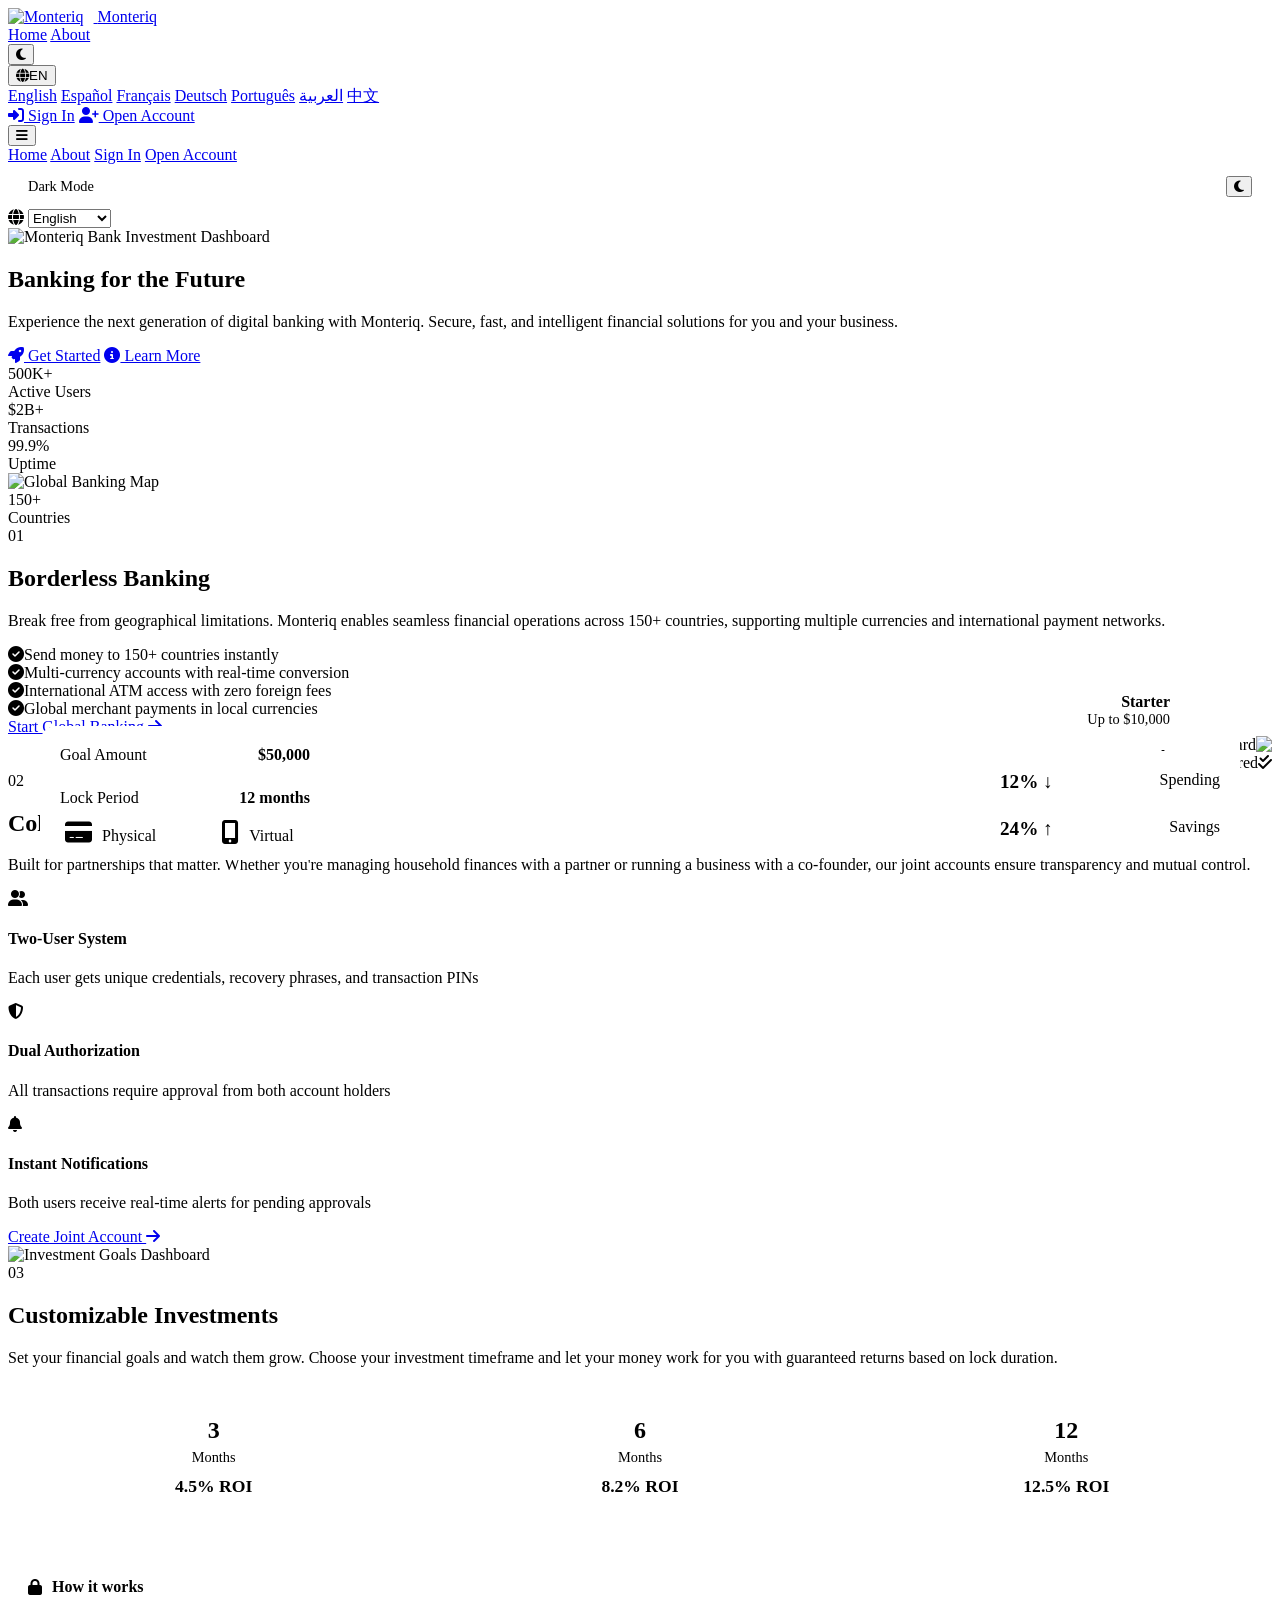
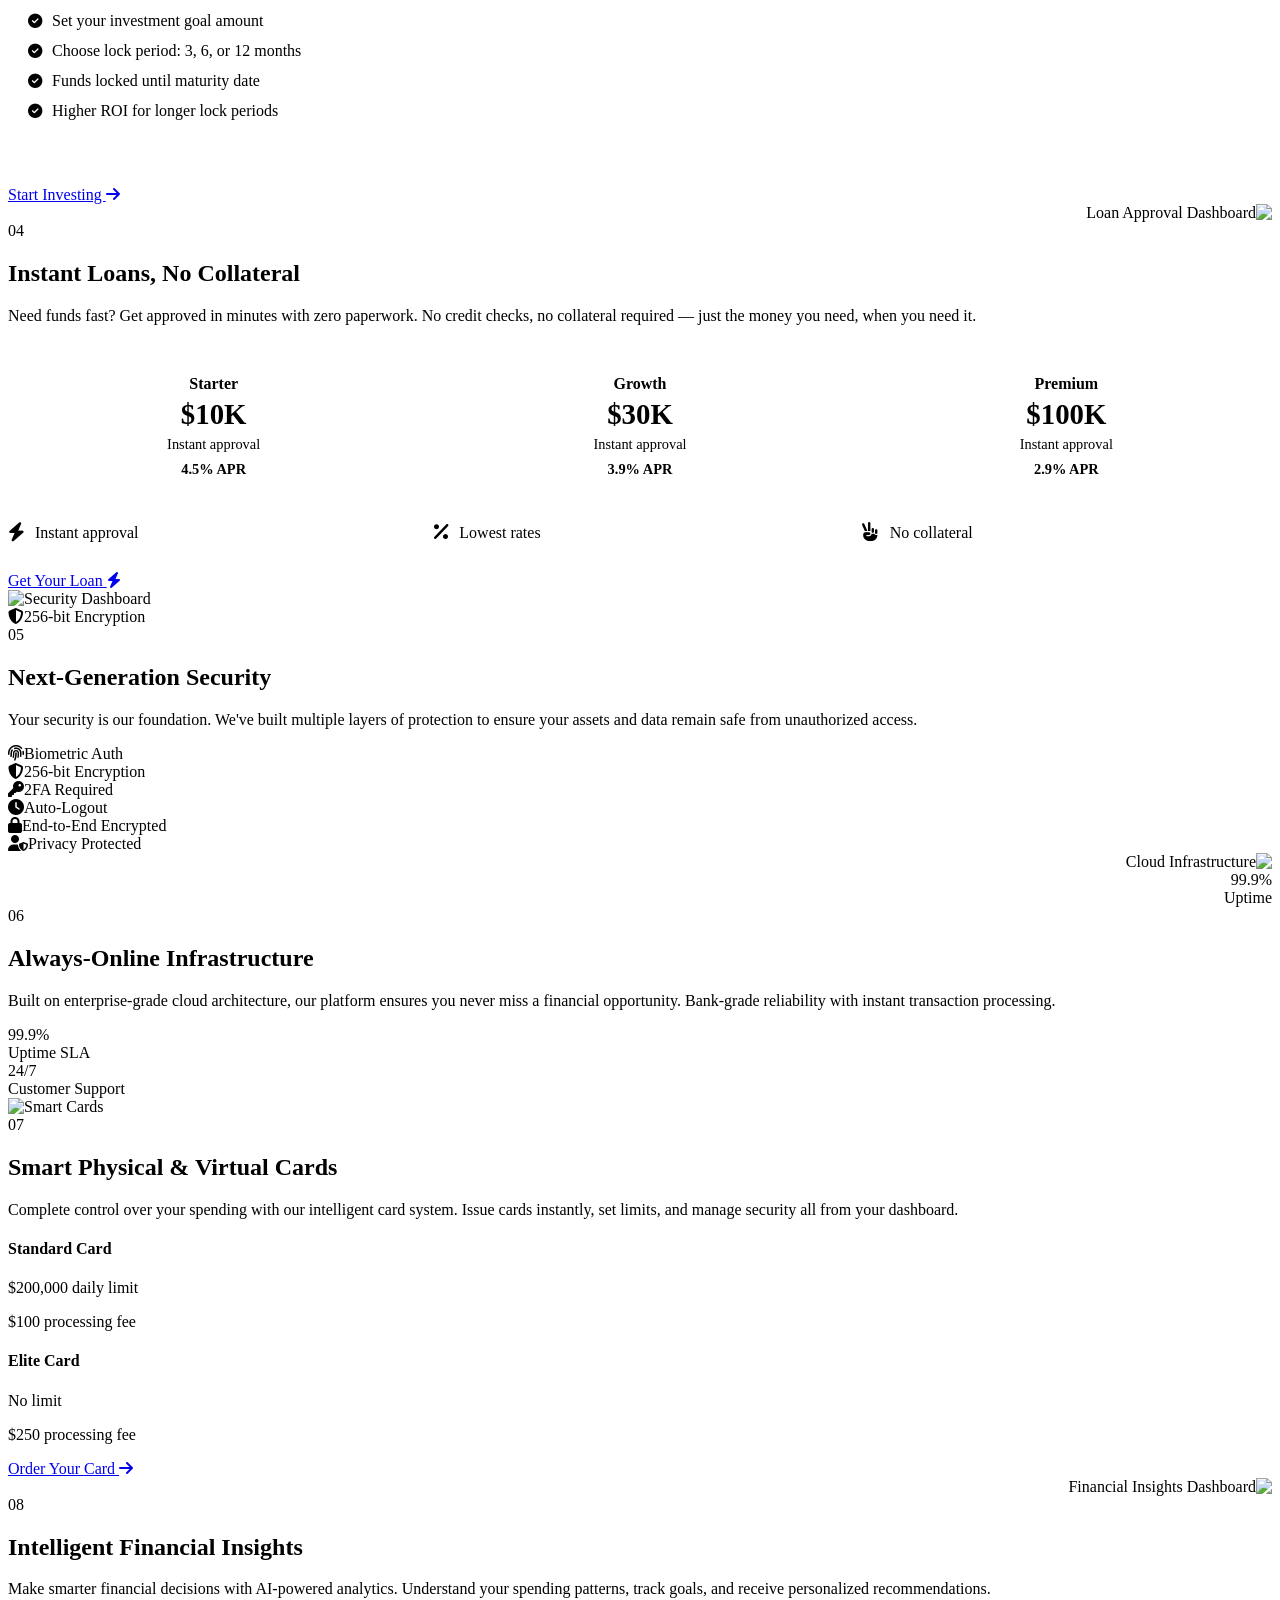
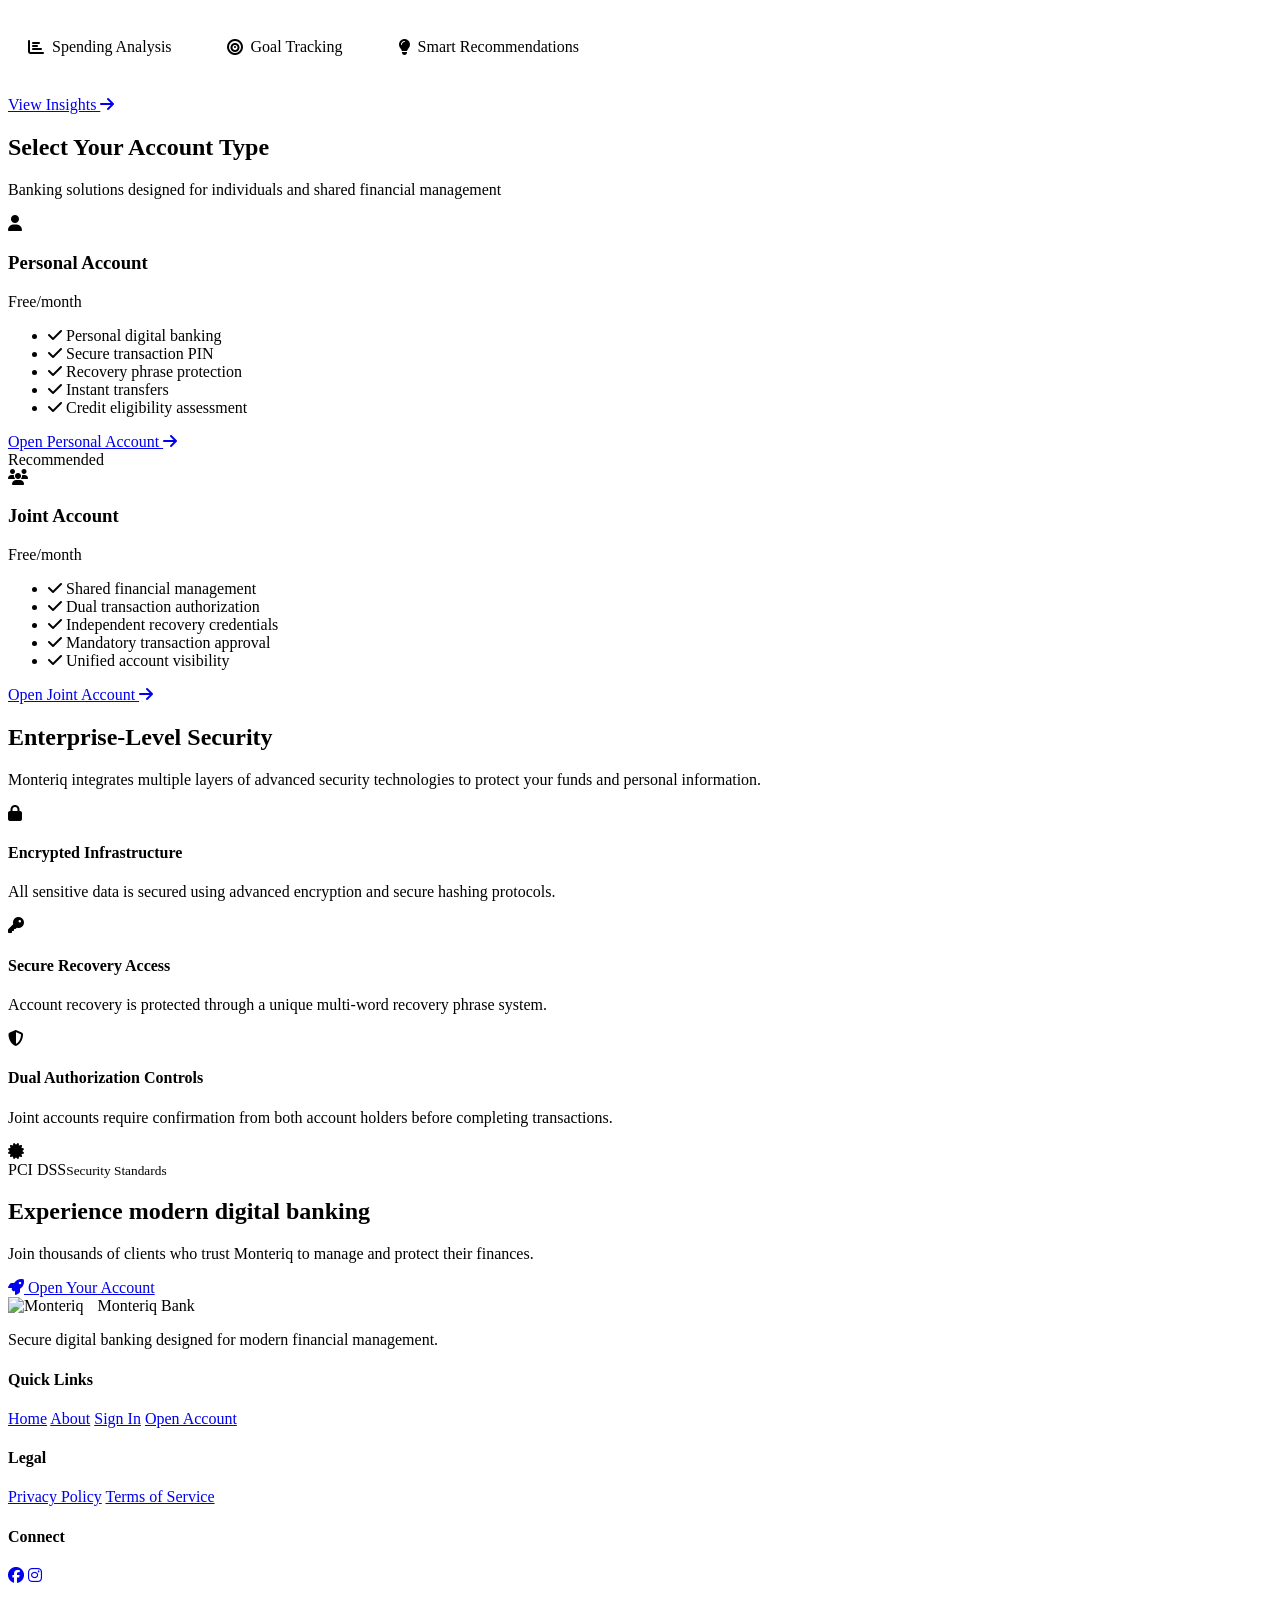
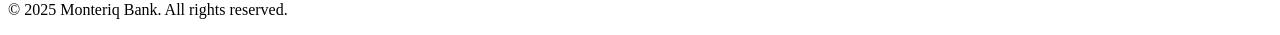
==== commit cf7b75cc: "changes" ====
--- a/public/index.html
+++ b/public/index.html
@@ -4,82 +4,57 @@
     <meta charset="UTF-8">
     <meta name="viewport" content="width=device-width, initial-scale=1.0, maximum-scale=1.0, user-scalable=yes">
     <title>Monteriq Bank - Futuristic Digital Banking</title>
-    
-    <!-- Open Graph / Social Media Meta Tags -->
+
     <meta property="og:title" content="Monteriq Bank">
     <meta property="og:description" content="Banking that works for everyone.">
     <meta property="og:image" content="https://res.cloudinary.com/dcudfj0sm/image/upload/v1774079843/Monteriq_OG_ptckni.png">
     <meta property="og:url" content="https://monteriq-bank.com">
     <meta property="og:type" content="website">
     <meta property="og:site_name" content="Monteriq Bank">
-    
-    <!-- Twitter Card -->
+
     <meta name="twitter:card" content="summary_large_image">
     <meta name="twitter:title" content="Monteriq Bank">
     <meta name="twitter:description" content="Banking that works for everyone.">
     <meta name="twitter:image" content="https://res.cloudinary.com/dcudfj0sm/image/upload/v1774079843/Monteriq_OG_ptckni.png">
-    
-    <!-- Favicon -->
+
     <link rel="icon" type="image/png" href="https://res.cloudinary.com/dcudfj0sm/image/upload/v1774079843/monteriqfavicon_h2htpp.png">
     <link rel="apple-touch-icon" href="https://res.cloudinary.com/dcudfj0sm/image/upload/v1774079843/monteriqfavicon_h2htpp.png">
-    
-    <!-- Font Awesome Icons -->
+
     <link rel="stylesheet" href="https://cdnjs.cloudflare.com/ajax/libs/font-awesome/6.5.1/css/all.min.css">
-    
-    <!-- Google Fonts -->
     <link href="https://fonts.googleapis.com/css2?family=Inter:wght@400;500;600;700&display=swap" rel="stylesheet">
-    
-    <!-- Main CSS -->
+
     <link rel="stylesheet" href="/css/main.css">
     <link rel="stylesheet" href="/css/components.css">
     <link rel="stylesheet" href="/css/utilities.css">
     <link rel="stylesheet" href="/css/theme.css">
     <link rel="stylesheet" href="/css/legal.css">
-    
-    <!-- Page Specific CSS -->
     <link rel="stylesheet" href="/css/pages/home.css">
-    
+
     <style>
-        /* For sections with image on right */
-        .feature-grid.image-right {
-            direction: rtl;
-        }
-        
-        .feature-grid.image-right .feature-content {
-            direction: ltr;
-        }
+        .feature-grid.image-right { direction: rtl; }
+        .feature-grid.image-right .feature-content { direction: ltr; }
     </style>
 </head>
 <body>
-    <!-- Navigation Bar -->
+
     <nav class="navbar">
         <div class="nav-container">
             <div class="nav-left">
                 <a href="/index.html" class="logo">
-                    <img src="https://res.cloudinary.com/dmbgczlom/image/upload/v1772982505/Monteriq-logo_v2s9ns.svg" 
-                         alt="Monteriq" 
-                         class="logo-img"
-                         style="height: 36px; width: 36px; margin-right: 10px;">
+                    <img src="https://res.cloudinary.com/dmbgczlom/image/upload/v1772982505/Monteriq-logo_v2s9ns.svg"
+                         alt="Monteriq" class="logo-img" style="height:36px;width:36px;margin-right:10px;">
                     <span>Monteriq</span>
                 </a>
             </div>
-            
             <div class="nav-right">
                 <div class="nav-links">
                     <a href="/index.html" class="active">Home</a>
                     <a href="/about.html">About</a>
                 </div>
-                
                 <div class="nav-actions">
-                    <button class="theme-toggle" id="themeToggle">
-                        <i class="fas fa-moon"></i>
-                    </button>
-                    
+                    <button class="theme-toggle" id="themeToggle"><i class="fas fa-moon"></i></button>
                     <div class="language-selector">
-                        <button class="lang-btn">
-                            <i class="fas fa-globe"></i>
-                            <span>EN</span>
-                        </button>
+                        <button class="lang-btn"><i class="fas fa-globe"></i><span>EN</span></button>
                         <div class="lang-dropdown">
                             <a href="#" data-lang="en">English</a>
                             <a href="#" data-lang="es">Español</a>
@@ -90,31 +65,24 @@
                             <a href="#" data-lang="zh">中文</a>
                         </div>
                     </div>
-                    
                     <div class="auth-buttons">
-                        <a href="/auth.html" class="btn btn-outline">
-                            <i class="fas fa-sign-in-alt"></i>
-                            Sign In
-                        </a>
-                        <a href="/auth.html" class="btn btn-primary">
-                            <i class="fas fa-user-plus"></i>
-                            Open Account
-                        </a>
-                    </div>
-                </div>
-                
-                <button class="mobile-menu-toggle">
-                    <i class="fas fa-bars"></i>
-                </button>
-            </div>
-        </div>
-        
-        <!-- Mobile Menu -->
+                        <a href="/auth.html" class="btn btn-outline"><i class="fas fa-sign-in-alt"></i> Sign In</a>
+                        <a href="/auth.html" class="btn btn-primary"><i class="fas fa-user-plus"></i> Open Account</a>
+                    </div>
+                </div>
+                <button class="mobile-menu-toggle"><i class="fas fa-bars"></i></button>
+            </div>
+        </div>
+
         <div class="mobile-menu">
             <a href="/index.html">Home</a>
             <a href="/about.html">About</a>
             <a href="/auth.html">Sign In</a>
             <a href="/auth.html">Open Account</a>
+            <div style="display:flex;align-items:center;justify-content:space-between;padding:12px 20px;border-top:1px solid var(--border);">
+                <span style="font-size:.9rem;color:var(--text-secondary);">Dark Mode</span>
+                <button class="theme-toggle" onclick="document.getElementById('themeToggle').click()"><i class="fas fa-moon"></i></button>
+            </div>
             <div class="mobile-lang">
                 <i class="fas fa-globe"></i>
                 <select id="mobileLangSelect">
@@ -130,487 +98,256 @@
         </div>
     </nav>
 
-    <!-- Hero Section -->
+    <!-- Hero -->
     <section class="hero">
         <div class="container">
             <div class="hero-image">
-                <img 
-                    src="https://res.cloudinary.com/dmbgczlom/image/upload/v1772872000/hero-image_x99izp.webp"
-                    alt="Monteriq Bank Investment Dashboard"
-                    class="hero-img"
-                    loading="lazy"
-                >
+                <img src="https://res.cloudinary.com/dmbgczlom/image/upload/v1772872000/hero-image_x99izp.webp"
+                     alt="Monteriq Bank Investment Dashboard" class="hero-img" loading="lazy">
             </div>
             <div class="hero-content">
-                <h1 class="hero-title">
-                    Banking for the <span class="highlight">Future</span>
-                </h1>
-                <p class="hero-subtitle">
-                    Experience the next generation of digital banking with Monteriq. 
-                    Secure, fast, and intelligent financial solutions for you and your business.
-                </p>
-                
+                <h1 class="hero-title">Banking for the <span class="highlight">Future</span></h1>
+                <p class="hero-subtitle">Experience the next generation of digital banking with Monteriq. Secure, fast, and intelligent financial solutions for you and your business.</p>
                 <div class="hero-cta">
-                    <a href="/auth.html" class="btn btn-primary btn-large">
-                        <i class="fas fa-rocket"></i>
-                        Get Started
-                    </a>
-                    <a href="/about.html" class="btn btn-outline btn-large">
-                        <i class="fas fa-info-circle"></i>
-                        Learn More
-                    </a>
-                </div>
-                
+                    <a href="/auth.html" class="btn btn-primary btn-large"><i class="fas fa-rocket"></i> Get Started</a>
+                    <a href="/about.html" class="btn btn-outline btn-large"><i class="fas fa-info-circle"></i> Learn More</a>
+                </div>
                 <div class="hero-stats">
-                    <div class="stat-item">
-                        <div class="stat-number">500K+</div>
-                        <div class="stat-label">Active Users</div>
-                    </div>
-                    <div class="stat-item">
-                        <div class="stat-number">$2B+</div>
-                        <div class="stat-label">Transactions</div>
-                    </div>
-                    <div class="stat-item">
-                        <div class="stat-number">99.9%</div>
-                        <div class="stat-label">Uptime</div>
-                    </div>
-                </div>
-            </div>
-        </div>
-    </section>
-
-    <!-- Borderless Banking Section (01 - Image Left) -->
+                    <div class="stat-item"><div class="stat-number">500K+</div><div class="stat-label">Active Users</div></div>
+                    <div class="stat-item"><div class="stat-number">$2B+</div><div class="stat-label">Transactions</div></div>
+                    <div class="stat-item"><div class="stat-number">99.9%</div><div class="stat-label">Uptime</div></div>
+                </div>
+            </div>
+        </div>
+    </section>
+
+    <!-- 01 Borderless Banking -->
     <section class="feature-section borderless">
         <div class="container">
             <div class="feature-grid">
                 <div class="feature-visual">
                     <img src="https://res.cloudinary.com/dmbgczlom/image/upload/v1772879558/global_jevwvj.webp" alt="Global Banking Map" class="feature-image">
-                    <div class="stats-card">
-                        <div class="stat">150+</div>
-                        <div class="stat-label">Countries</div>
-                    </div>
+                    <div class="stats-card"><div class="stat">150+</div><div class="stat-label">Countries</div></div>
                 </div>
                 <div class="feature-content">
                     <div class="feature-tag">01</div>
                     <h2>Borderless Banking</h2>
-                    <p class="feature-description">
-                        Break free from geographical limitations. Monteriq enables seamless financial operations across 150+ countries, supporting multiple currencies and international payment networks.
-                    </p>
+                    <p class="feature-description">Break free from geographical limitations. Monteriq enables seamless financial operations across 150+ countries, supporting multiple currencies and international payment networks.</p>
                     <div class="feature-details">
-                        <div class="detail-item">
-                            <i class="fas fa-check-circle"></i>
-                            <span>Send money to 150+ countries instantly</span>
-                        </div>
-                        <div class="detail-item">
-                            <i class="fas fa-check-circle"></i>
-                            <span>Multi-currency accounts with real-time conversion</span>
-                        </div>
-                        <div class="detail-item">
-                            <i class="fas fa-check-circle"></i>
-                            <span>International ATM access with zero foreign fees</span>
-                        </div>
-                        <div class="detail-item">
-                            <i class="fas fa-check-circle"></i>
-                            <span>Global merchant payments in local currencies</span>
-                        </div>
-                    </div>
-                    <a href="/auth.html" class="btn btn-primary">
-                        Start Global Banking <i class="fas fa-arrow-right"></i>
-                    </a>
-                </div>
-            </div>
-        </div>
-    </section>
-
-    <!-- Collaborative Joint Accounts Section (02 - Image Right) -->
+                        <div class="detail-item"><i class="fas fa-check-circle"></i><span>Send money to 150+ countries instantly</span></div>
+                        <div class="detail-item"><i class="fas fa-check-circle"></i><span>Multi-currency accounts with real-time conversion</span></div>
+                        <div class="detail-item"><i class="fas fa-check-circle"></i><span>International ATM access with zero foreign fees</span></div>
+                        <div class="detail-item"><i class="fas fa-check-circle"></i><span>Global merchant payments in local currencies</span></div>
+                    </div>
+                    <a href="/auth.html" class="btn btn-primary">Start Global Banking <i class="fas fa-arrow-right"></i></a>
+                </div>
+            </div>
+        </div>
+    </section>
+
+    <!-- 02 Joint Accounts -->
     <section class="feature-section joint-accounts">
         <div class="container">
             <div class="feature-grid image-right">
                 <div class="feature-visual">
                     <img src="https://res.cloudinary.com/dmbgczlom/image/upload/v1772879278/couple_dfguto.webp" alt="Joint Account Dashboard" class="feature-image">
-                    <div class="approval-badge">
-                        <i class="fas fa-check-double"></i>
-                        <span>Dual Approval Required</span>
-                    </div>
+                    <div class="approval-badge"><i class="fas fa-check-double"></i><span>Dual Approval Required</span></div>
                 </div>
                 <div class="feature-content">
                     <div class="feature-tag">02</div>
                     <h2>Collaborative Joint Accounts</h2>
-                    <p class="feature-description">
-                        Built for partnerships that matter. Whether you're managing household finances with a partner or running a business with a co-founder, our joint accounts ensure transparency and mutual control.
-                    </p>
+                    <p class="feature-description">Built for partnerships that matter. Whether you're managing household finances with a partner or running a business with a co-founder, our joint accounts ensure transparency and mutual control.</p>
                     <div class="feature-highlights">
-                        <div class="highlight-card">
-                            <i class="fas fa-user-friends"></i>
-                            <h4>Two-User System</h4>
-                            <p>Each user gets unique credentials, recovery phrases, and transaction PINs</p>
-                        </div>
-                        <div class="highlight-card">
-                            <i class="fas fa-shield-alt"></i>
-                            <h4>Dual Authorization</h4>
-                            <p>All transactions require approval from both account holders</p>
-                        </div>
-                        <div class="highlight-card">
-                            <i class="fas fa-bell"></i>
-                            <h4>Instant Notifications</h4>
-                            <p>Both users receive real-time alerts for pending approvals</p>
-                        </div>
-                    </div>
-                    <a href="/auth.html" class="btn btn-primary">
-                        Create Joint Account <i class="fas fa-arrow-right"></i>
-                    </a>
-                </div>
-            </div>
-        </div>
-    </section>
-
-    <!-- Customizable Investments Section (03 - Image Left) -->
+                        <div class="highlight-card"><i class="fas fa-user-friends"></i><h4>Two-User System</h4><p>Each user gets unique credentials, recovery phrases, and transaction PINs</p></div>
+                        <div class="highlight-card"><i class="fas fa-shield-alt"></i><h4>Dual Authorization</h4><p>All transactions require approval from both account holders</p></div>
+                        <div class="highlight-card"><i class="fas fa-bell"></i><h4>Instant Notifications</h4><p>Both users receive real-time alerts for pending approvals</p></div>
+                    </div>
+                    <a href="/auth.html" class="btn btn-primary">Create Joint Account <i class="fas fa-arrow-right"></i></a>
+                </div>
+            </div>
+        </div>
+    </section>
+
+    <!-- 03 Investments -->
     <section class="feature-section investments">
         <div class="container">
             <div class="feature-grid">
                 <div class="feature-visual">
                     <img src="https://res.cloudinary.com/dmbgczlom/image/upload/v1772967905/plant_j76ehd.webp" alt="Investment Goals Dashboard" class="feature-image">
-                    <div class="investment-showcase" style="position: absolute; bottom: 40px; left: 40px; background: white; padding: 20px; border-radius: 16px; min-width: 250px; box-shadow: var(--shadow);">
-                        <div style="display: flex; justify-content: space-between; margin-bottom: 15px; padding-bottom: 10px; border-bottom: 1px solid var(--border);">
-                            <span style="color: var(--text-secondary);">Goal Amount</span>
-                            <strong style="color: var(--text-primary);">$50,000</strong>
-                        </div>
-                        <div style="display: flex; justify-content: space-between; margin-bottom: 15px;">
-                            <span style="color: var(--text-secondary);">Lock Period</span>
-                            <strong style="color: var(--accent-primary);">12 months</strong>
-                        </div>
-                        <div style="display: flex; justify-content: space-between;">
-                            <span style="color: var(--text-secondary);">Projected ROI</span>
-                            <strong style="color: var(--success);">+12.5%</strong>
-                        </div>
+                    <div style="position:absolute;bottom:40px;left:40px;background:white;padding:20px;border-radius:16px;min-width:250px;box-shadow:var(--shadow);">
+                        <div style="display:flex;justify-content:space-between;margin-bottom:15px;padding-bottom:10px;border-bottom:1px solid var(--border);"><span style="color:var(--text-secondary);">Goal Amount</span><strong style="color:var(--text-primary);">$50,000</strong></div>
+                        <div style="display:flex;justify-content:space-between;margin-bottom:15px;"><span style="color:var(--text-secondary);">Lock Period</span><strong style="color:var(--accent-primary);">12 months</strong></div>
+                        <div style="display:flex;justify-content:space-between;"><span style="color:var(--text-secondary);">Projected ROI</span><strong style="color:var(--success);">+12.5%</strong></div>
                     </div>
                 </div>
                 <div class="feature-content">
                     <div class="feature-tag">03</div>
                     <h2>Customizable Investments</h2>
-                    <p class="feature-description">
-                        Set your financial goals and watch them grow. Choose your investment timeframe and let your money work for you with guaranteed returns based on lock duration.
-                    </p>
-                    
-                    <div class="investment-options" style="margin: 30px 0;">
-                        <div style="display: grid; grid-template-columns: repeat(3, 1fr); gap: 15px; margin-bottom: 20px;">
-                            <div style="background: var(--bg-tertiary); padding: 20px; border-radius: 12px; text-align: center; border: 1px solid var(--border);">
-                                <div style="font-size: 1.5rem; font-weight: 700; color: var(--text-primary); margin-bottom: 5px;">3</div>
-                                <div style="font-size: 0.9rem; color: var(--text-secondary); margin-bottom: 10px;">Months</div>
-                                <div style="font-size: 1.1rem; font-weight: 600; color: var(--success);">4.5% ROI</div>
-                            </div>
-                            <div style="background: var(--bg-tertiary); padding: 20px; border-radius: 12px; text-align: center; border: 2px solid var(--accent-primary);">
-                                <div style="font-size: 1.5rem; font-weight: 700; color: var(--text-primary); margin-bottom: 5px;">6</div>
-                                <div style="font-size: 0.9rem; color: var(--text-secondary); margin-bottom: 10px;">Months</div>
-                                <div style="font-size: 1.1rem; font-weight: 600; color: var(--success);">8.2% ROI</div>
-                            </div>
-                            <div style="background: var(--bg-tertiary); padding: 20px; border-radius: 12px; text-align: center; border: 1px solid var(--border);">
-                                <div style="font-size: 1.5rem; font-weight: 700; color: var(--text-primary); margin-bottom: 5px;">12</div>
-                                <div style="font-size: 0.9rem; color: var(--text-secondary); margin-bottom: 10px;">Months</div>
-                                <div style="font-size: 1.1rem; font-weight: 600; color: var(--success);">12.5% ROI</div>
-                            </div>
+                    <p class="feature-description">Set your financial goals and watch them grow. Choose your investment timeframe and let your money work for you with guaranteed returns based on lock duration.</p>
+                    <div style="margin:30px 0;">
+                        <div style="display:grid;grid-template-columns:repeat(3,1fr);gap:15px;margin-bottom:20px;">
+                            <div style="background:var(--bg-tertiary);padding:20px;border-radius:12px;text-align:center;border:1px solid var(--border);"><div style="font-size:1.5rem;font-weight:700;color:var(--text-primary);margin-bottom:5px;">3</div><div style="font-size:.9rem;color:var(--text-secondary);margin-bottom:10px;">Months</div><div style="font-size:1.1rem;font-weight:600;color:var(--success);">4.5% ROI</div></div>
+                            <div style="background:var(--bg-tertiary);padding:20px;border-radius:12px;text-align:center;border:2px solid var(--accent-primary);"><div style="font-size:1.5rem;font-weight:700;color:var(--text-primary);margin-bottom:5px;">6</div><div style="font-size:.9rem;color:var(--text-secondary);margin-bottom:10px;">Months</div><div style="font-size:1.1rem;font-weight:600;color:var(--success);">8.2% ROI</div></div>
+                            <div style="background:var(--bg-tertiary);padding:20px;border-radius:12px;text-align:center;border:1px solid var(--border);"><div style="font-size:1.5rem;font-weight:700;color:var(--text-primary);margin-bottom:5px;">12</div><div style="font-size:.9rem;color:var(--text-secondary);margin-bottom:10px;">Months</div><div style="font-size:1.1rem;font-weight:600;color:var(--success);">12.5% ROI</div></div>
                         </div>
-                        
-                        <div style="background: var(--bg-secondary); padding: 20px; border-radius: 12px; margin-top: 20px;">
-                            <h4 style="margin-bottom: 15px; display: flex; align-items: center; gap: 10px;">
-                                <i class="fas fa-lock" style="color: var(--accent-primary);"></i>
-                                How it works
-                            </h4>
-                            <ul style="list-style: none; padding: 0;">
-                                <li style="display: flex; align-items: center; gap: 10px; margin-bottom: 12px;">
-                                    <i class="fas fa-check-circle" style="color: var(--success); font-size: 0.9rem;"></i>
-                                    <span style="color: var(--text-secondary);">Set your investment goal amount</span>
-                                </li>
-                                <li style="display: flex; align-items: center; gap: 10px; margin-bottom: 12px;">
-                                    <i class="fas fa-check-circle" style="color: var(--success); font-size: 0.9rem;"></i>
-                                    <span style="color: var(--text-secondary);">Choose lock period: 3, 6, or 12 months</span>
-                                </li>
-                                <li style="display: flex; align-items: center; gap: 10px; margin-bottom: 12px;">
-                                    <i class="fas fa-check-circle" style="color: var(--success); font-size: 0.9rem;"></i>
-                                    <span style="color: var(--text-secondary);">Funds locked until maturity date</span>
-                                </li>
-                                <li style="display: flex; align-items: center; gap: 10px;">
-                                    <i class="fas fa-check-circle" style="color: var(--success); font-size: 0.9rem;"></i>
-                                    <span style="color: var(--text-secondary);">Higher ROI for longer lock periods</span>
-                                </li>
+                        <div style="background:var(--bg-secondary);padding:20px;border-radius:12px;">
+                            <h4 style="margin-bottom:15px;display:flex;align-items:center;gap:10px;"><i class="fas fa-lock" style="color:var(--accent-primary);"></i> How it works</h4>
+                            <ul style="list-style:none;padding:0;">
+                                <li style="display:flex;align-items:center;gap:10px;margin-bottom:12px;"><i class="fas fa-check-circle" style="color:var(--success);font-size:.9rem;"></i><span style="color:var(--text-secondary);">Set your investment goal amount</span></li>
+                                <li style="display:flex;align-items:center;gap:10px;margin-bottom:12px;"><i class="fas fa-check-circle" style="color:var(--success);font-size:.9rem;"></i><span style="color:var(--text-secondary);">Choose lock period: 3, 6, or 12 months</span></li>
+                                <li style="display:flex;align-items:center;gap:10px;margin-bottom:12px;"><i class="fas fa-check-circle" style="color:var(--success);font-size:.9rem;"></i><span style="color:var(--text-secondary);">Funds locked until maturity date</span></li>
+                                <li style="display:flex;align-items:center;gap:10px;"><i class="fas fa-check-circle" style="color:var(--success);font-size:.9rem;"></i><span style="color:var(--text-secondary);">Higher ROI for longer lock periods</span></li>
                             </ul>
                         </div>
                     </div>
-                    
-                    <a href="/auth.html" class="btn btn-primary">
-                        Start Investing <i class="fas fa-arrow-right"></i>
-                    </a>
-                </div>
-            </div>
-        </div>
-    </section>
-
-    <!-- Flexible Loans Section (04 - Image Right) -->
+                    <a href="/auth.html" class="btn btn-primary">Start Investing <i class="fas fa-arrow-right"></i></a>
+                </div>
+            </div>
+        </div>
+    </section>
+
+    <!-- 04 Loans -->
     <section class="feature-section loans">
         <div class="container">
             <div class="feature-grid image-right">
                 <div class="feature-visual">
                     <img src="https://res.cloudinary.com/dmbgczlom/image/upload/v1772970224/loan_gwv15r.webp" alt="Loan Approval Dashboard" class="feature-image">
-                    <div style="position: absolute; bottom: 40px; right: 40px; background: white; padding: 20px; border-radius: 16px; min-width: 200px; box-shadow: var(--shadow);">
-                        <div style="display: flex; align-items: center; gap: 10px; margin-bottom: 15px;">
-                            <div style="width: 40px; height: 40px; background: var(--accent-primary); border-radius: 50%; display: flex; align-items: center; justify-content: center; color: white; font-weight: 700;">1</div>
-                            <div>
-                                <div style="font-weight: 600; color: var(--text-primary);">Starter</div>
-                                <div style="font-size: 0.9rem; color: var(--text-secondary);">Up to $10,000</div>
-                            </div>
-                        </div>
-                        <div style="display: flex; align-items: center; gap: 10px; margin-bottom: 15px;">
-                            <div style="width: 40px; height: 40px; background: var(--warning); border-radius: 50%; display: flex; align-items: center; justify-content: center; color: white; font-weight: 700;">2</div>
-                            <div>
-                                <div style="font-weight: 600; color: var(--text-primary);">Growth</div>
-                                <div style="font-size: 0.9rem; color: var(--text-secondary);">Up to $30,000</div>
-                            </div>
-                        </div>
-                        <div style="display: flex; align-items: center; gap: 10px;">
-                            <div style="width: 40px; height: 40px; background: var(--success); border-radius: 50%; display: flex; align-items: center; justify-content: center; color: white; font-weight: 700;">3</div>
-                            <div>
-                                <div style="font-weight: 600; color: var(--text-primary);">Premium</div>
-                                <div style="font-size: 0.9rem; color: var(--text-secondary);">Up to $100,000</div>
-                            </div>
-                        </div>
+                    <div style="position:absolute;bottom:40px;right:40px;background:white;padding:20px;border-radius:16px;min-width:200px;box-shadow:var(--shadow);">
+                        <div style="display:flex;align-items:center;gap:10px;margin-bottom:15px;"><div style="width:40px;height:40px;background:var(--accent-primary);border-radius:50%;display:flex;align-items:center;justify-content:center;color:white;font-weight:700;">1</div><div><div style="font-weight:600;color:var(--text-primary);">Starter</div><div style="font-size:.9rem;color:var(--text-secondary);">Up to $10,000</div></div></div>
+                        <div style="display:flex;align-items:center;gap:10px;margin-bottom:15px;"><div style="width:40px;height:40px;background:var(--warning);border-radius:50%;display:flex;align-items:center;justify-content:center;color:white;font-weight:700;">2</div><div><div style="font-weight:600;color:var(--text-primary);">Growth</div><div style="font-size:.9rem;color:var(--text-secondary);">Up to $30,000</div></div></div>
+                        <div style="display:flex;align-items:center;gap:10px;"><div style="width:40px;height:40px;background:var(--success);border-radius:50%;display:flex;align-items:center;justify-content:center;color:white;font-weight:700;">3</div><div><div style="font-weight:600;color:var(--text-primary);">Premium</div><div style="font-size:.9rem;color:var(--text-secondary);">Up to $100,000</div></div></div>
                     </div>
                 </div>
                 <div class="feature-content">
                     <div class="feature-tag">04</div>
                     <h2>Instant Loans, No Collateral</h2>
-                    <p class="feature-description">
-                        Need funds fast? Get approved in minutes with zero paperwork. No credit checks, no collateral required—just the money you need, when you need it.
-                    </p>
-                    
-                    <div class="loan-levels" style="margin: 30px 0;">
-                        <div style="display: grid; grid-template-columns: repeat(3, 1fr); gap: 15px; margin-bottom: 25px;">
-                            <div style="background: var(--bg-tertiary); padding: 20px; border-radius: 12px; text-align: center; border: 1px solid var(--border);">
-                                <div style="font-size: 1rem; font-weight: 600; color: var(--accent-primary); margin-bottom: 5px;">Starter</div>
-                                <div style="font-size: 1.8rem; font-weight: 700; color: var(--text-primary); margin-bottom: 5px;">$10K</div>
-                                <div style="font-size: 0.9rem; color: var(--text-secondary);">Instant approval</div>
-                                <div style="font-size: 0.9rem; font-weight: 600; color: var(--success); margin-top: 8px;">4.5% APR</div>
-                            </div>
-                            <div style="background: var(--bg-tertiary); padding: 20px; border-radius: 12px; text-align: center; border: 2px solid var(--warning);">
-                                <div style="font-size: 1rem; font-weight: 600; color: var(--warning); margin-bottom: 5px;">Growth</div>
-                                <div style="font-size: 1.8rem; font-weight: 700; color: var(--text-primary); margin-bottom: 5px;">$30K</div>
-                                <div style="font-size: 0.9rem; color: var(--text-secondary);">Instant approval</div>
-                                <div style="font-size: 0.9rem; font-weight: 600; color: var(--success); margin-top: 8px;">3.9% APR</div>
-                            </div>
-                            <div style="background: var(--bg-tertiary); padding: 20px; border-radius: 12px; text-align: center; border: 1px solid var(--border);">
-                                <div style="font-size: 1rem; font-weight: 600; color: var(--success); margin-bottom: 5px;">Premium</div>
-                                <div style="font-size: 1.8rem; font-weight: 700; color: var(--text-primary); margin-bottom: 5px;">$100K</div>
-                                <div style="font-size: 0.9rem; color: var(--text-secondary);">Instant approval</div>
-                                <div style="font-size: 0.9rem; font-weight: 600; color: var(--success); margin-top: 8px;">2.9% APR</div>
-                            </div>
+                    <p class="feature-description">Need funds fast? Get approved in minutes with zero paperwork. No credit checks, no collateral required — just the money you need, when you need it.</p>
+                    <div style="margin:30px 0;">
+                        <div style="display:grid;grid-template-columns:repeat(3,1fr);gap:15px;margin-bottom:25px;">
+                            <div style="background:var(--bg-tertiary);padding:20px;border-radius:12px;text-align:center;border:1px solid var(--border);"><div style="font-size:1rem;font-weight:600;color:var(--accent-primary);margin-bottom:5px;">Starter</div><div style="font-size:1.8rem;font-weight:700;color:var(--text-primary);margin-bottom:5px;">$10K</div><div style="font-size:.9rem;color:var(--text-secondary);">Instant approval</div><div style="font-size:.9rem;font-weight:600;color:var(--success);margin-top:8px;">4.5% APR</div></div>
+                            <div style="background:var(--bg-tertiary);padding:20px;border-radius:12px;text-align:center;border:2px solid var(--warning);"><div style="font-size:1rem;font-weight:600;color:var(--warning);margin-bottom:5px;">Growth</div><div style="font-size:1.8rem;font-weight:700;color:var(--text-primary);margin-bottom:5px;">$30K</div><div style="font-size:.9rem;color:var(--text-secondary);">Instant approval</div><div style="font-size:.9rem;font-weight:600;color:var(--success);margin-top:8px;">3.9% APR</div></div>
+                            <div style="background:var(--bg-tertiary);padding:20px;border-radius:12px;text-align:center;border:1px solid var(--border);"><div style="font-size:1rem;font-weight:600;color:var(--success);margin-bottom:5px;">Premium</div><div style="font-size:1.8rem;font-weight:700;color:var(--text-primary);margin-bottom:5px;">$100K</div><div style="font-size:.9rem;color:var(--text-secondary);">Instant approval</div><div style="font-size:.9rem;font-weight:600;color:var(--success);margin-top:8px;">2.9% APR</div></div>
                         </div>
-                        
-                        <div style="display: grid; grid-template-columns: repeat(3, 1fr); gap: 15px;">
-                            <div style="display: flex; align-items: center; gap: 10px;">
-                                <i class="fas fa-bolt" style="color: var(--accent-primary); font-size: 1.2rem;"></i>
-                                <span style="color: var(--text-primary); font-weight: 500;">Instant approval</span>
-                            </div>
-                            <div style="display: flex; align-items: center; gap: 10px;">
-                                <i class="fas fa-percent" style="color: var(--success); font-size: 1.2rem;"></i>
-                                <span style="color: var(--text-primary); font-weight: 500;">Lowest rates</span>
-                            </div>
-                            <div style="display: flex; align-items: center; gap: 10px;">
-                                <i class="fas fa-hand-peace" style="color: var(--warning); font-size: 1.2rem;"></i>
-                                <span style="color: var(--text-primary); font-weight: 500;">No collateral</span>
-                            </div>
+                        <div style="display:grid;grid-template-columns:repeat(3,1fr);gap:15px;">
+                            <div style="display:flex;align-items:center;gap:10px;"><i class="fas fa-bolt" style="color:var(--accent-primary);font-size:1.2rem;"></i><span style="color:var(--text-primary);font-weight:500;">Instant approval</span></div>
+                            <div style="display:flex;align-items:center;gap:10px;"><i class="fas fa-percent" style="color:var(--success);font-size:1.2rem;"></i><span style="color:var(--text-primary);font-weight:500;">Lowest rates</span></div>
+                            <div style="display:flex;align-items:center;gap:10px;"><i class="fas fa-hand-peace" style="color:var(--warning);font-size:1.2rem;"></i><span style="color:var(--text-primary);font-weight:500;">No collateral</span></div>
                         </div>
                     </div>
-                    
-                    <a href="/auth.html" class="btn btn-primary">
-                        Get Your Loan <i class="fas fa-bolt"></i>
-                    </a>
-                </div>
-            </div>
-        </div>
-    </section>
-
-    <!-- Next-Generation Security Section (05 - Image Left) -->
+                    <a href="/auth.html" class="btn btn-primary">Get Your Loan <i class="fas fa-bolt"></i></a>
+                </div>
+            </div>
+        </div>
+    </section>
+
+    <!-- 05 Security -->
     <section class="feature-section security">
         <div class="container">
             <div class="feature-grid">
                 <div class="feature-visual">
                     <img src="https://res.cloudinary.com/dmbgczlom/image/upload/v1772971405/secure_t8ezla.webp" alt="Security Dashboard" class="feature-image">
-                    <div class="approval-badge" style="background-color: var(--accent-primary);">
-                        <i class="fas fa-shield-alt"></i>
-                        <span>256-bit Encryption</span>
-                    </div>
+                    <div class="approval-badge" style="background-color:var(--accent-primary);"><i class="fas fa-shield-alt"></i><span>256-bit Encryption</span></div>
                 </div>
                 <div class="feature-content">
                     <div class="feature-tag">05</div>
                     <h2>Next-Generation Security</h2>
-                    <p class="feature-description">
-                        Your security is our foundation. We've built multiple layers of protection to ensure your assets and data remain safe from unauthorized access.
-                    </p>
+                    <p class="feature-description">Your security is our foundation. We've built multiple layers of protection to ensure your assets and data remain safe from unauthorized access.</p>
                     <div class="security-badges">
-                        <div class="security-badge">
-                            <i class="fas fa-fingerprint"></i>
-                            <span>Biometric Auth</span>
-                        </div>
-                        <div class="security-badge">
-                            <i class="fas fa-shield-halved"></i>
-                            <span>256-bit Encryption</span>
-                        </div>
-                        <div class="security-badge">
-                            <i class="fas fa-key"></i>
-                            <span>2FA Required</span>
-                        </div>
-                        <div class="security-badge">
-                            <i class="fas fa-clock"></i>
-                            <span>Auto-Logout</span>
-                        </div>
-                        <div class="security-badge">
-                            <i class="fas fa-lock"></i>
-                            <span>End-to-End Encrypted</span>
-                        </div>
-                        <div class="security-badge">
-                            <i class="fas fa-user-shield"></i>
-                            <span>Privacy Protected</span>
-                        </div>
-                    </div>
-                </div>
-            </div>
-        </div>
-    </section>
-
-    <!-- Always-Online Infrastructure Section (06 - Image Right) -->
+                        <div class="security-badge"><i class="fas fa-fingerprint"></i><span>Biometric Auth</span></div>
+                        <div class="security-badge"><i class="fas fa-shield-halved"></i><span>256-bit Encryption</span></div>
+                        <div class="security-badge"><i class="fas fa-key"></i><span>2FA Required</span></div>
+                        <div class="security-badge"><i class="fas fa-clock"></i><span>Auto-Logout</span></div>
+                        <div class="security-badge"><i class="fas fa-lock"></i><span>End-to-End Encrypted</span></div>
+                        <div class="security-badge"><i class="fas fa-user-shield"></i><span>Privacy Protected</span></div>
+                    </div>
+                </div>
+            </div>
+        </div>
+    </section>
+
+    <!-- 06 Infrastructure -->
     <section class="feature-section infrastructure">
         <div class="container">
             <div class="feature-grid image-right">
                 <div class="feature-visual">
                     <img src="https://res.cloudinary.com/dmbgczlom/image/upload/v1772971983/cloud-tech_zul4t8.webp" alt="Cloud Infrastructure" class="feature-image">
-                    <div class="stats-card">
-                        <div class="stat">99.9%</div>
-                        <div class="stat-label">Uptime</div>
-                    </div>
+                    <div class="stats-card"><div class="stat">99.9%</div><div class="stat-label">Uptime</div></div>
                 </div>
                 <div class="feature-content">
                     <div class="feature-tag">06</div>
                     <h2>Always-Online Infrastructure</h2>
-                    <p class="feature-description">
-                        Built on enterprise-grade cloud architecture, our platform ensures you never miss a financial opportunity. Bank-grade reliability with instant transaction processing.
-                    </p>
+                    <p class="feature-description">Built on enterprise-grade cloud architecture, our platform ensures you never miss a financial opportunity. Bank-grade reliability with instant transaction processing.</p>
                     <div class="stats-grid">
-                        <div class="stat-card">
-                            <div class="stat-number">99.9%</div>
-                            <div class="stat-label">Uptime SLA</div>
-                        </div>
-                        <div class="stat-card">
-                            <div class="stat-number">24/7</div>
-                            <div class="stat-label">Customer Support</div>
-                        </div>
-                    </div>
-                </div>
-            </div>
-        </div>
-    </section>
-
-    <!-- Smart Physical & Virtual Cards Section (07 - Image Left) -->
+                        <div class="stat-card"><div class="stat-number">99.9%</div><div class="stat-label">Uptime SLA</div></div>
+                        <div class="stat-card"><div class="stat-number">24/7</div><div class="stat-label">Customer Support</div></div>
+                    </div>
+                </div>
+            </div>
+        </div>
+    </section>
+
+    <!-- 07 Cards -->
     <section class="feature-section cards">
         <div class="container">
             <div class="feature-grid">
                 <div class="feature-visual">
                     <img src="https://res.cloudinary.com/dmbgczlom/image/upload/v1772973452/card_dbavks.webp" alt="Smart Cards" class="feature-image">
-                    <div class="cards-showcase-overlay" style="display: flex; gap: 15px; position: absolute; bottom: 40px; left: 40px;">
-                        <div style="background: white; padding: 15px 25px; border-radius: 12px; box-shadow: var(--shadow);">
-                            <i class="fas fa-credit-card" style="color: var(--accent-primary); font-size: 24px; margin-right: 10px;"></i>
-                            <span style="color: var(--text-primary); font-weight: 500;">Physical</span>
-                        </div>
-                        <div style="background: white; padding: 15px 25px; border-radius: 12px; box-shadow: var(--shadow);">
-                            <i class="fas fa-mobile-alt" style="color: var(--accent-primary); font-size: 24px; margin-right: 10px;"></i>
-                            <span style="color: var(--text-primary); font-weight: 500;">Virtual</span>
-                        </div>
+                    <div style="display:flex;gap:15px;position:absolute;bottom:40px;left:40px;">
+                        <div style="background:white;padding:15px 25px;border-radius:12px;box-shadow:var(--shadow);"><i class="fas fa-credit-card" style="color:var(--accent-primary);font-size:24px;margin-right:10px;"></i><span style="color:var(--text-primary);font-weight:500;">Physical</span></div>
+                        <div style="background:white;padding:15px 25px;border-radius:12px;box-shadow:var(--shadow);"><i class="fas fa-mobile-alt" style="color:var(--accent-primary);font-size:24px;margin-right:10px;"></i><span style="color:var(--text-primary);font-weight:500;">Virtual</span></div>
                     </div>
                 </div>
                 <div class="feature-content">
                     <div class="feature-tag">07</div>
                     <h2>Smart Physical & Virtual Cards</h2>
-                    <p class="feature-description">
-                        Complete control over your spending with our intelligent card system. Issue cards instantly, set limits, and manage security all from your dashboard.
-                    </p>
+                    <p class="feature-description">Complete control over your spending with our intelligent card system. Issue cards instantly, set limits, and manage security all from your dashboard.</p>
                     <div class="card-types">
-                        <div class="card-type standard">
-                            <h4>Standard Card</h4>
-                            <p class="limit">$200,000 daily limit</p>
-                            <p class="fee">$100 processing fee</p>
-                        </div>
-                        <div class="card-type elite">
-                            <h4>Elite Card</h4>
-                            <p class="limit">No limit</p>
-                            <p class="fee">$250 processing fee</p>
-                        </div>
-                    </div>
-                    <a href="/auth.html" class="btn btn-primary">
-                        Order Your Card <i class="fas fa-arrow-right"></i>
-                    </a>
-                </div>
-            </div>
-        </div>
-    </section>
-
-    <!-- Intelligent Financial Insights Section (08 - Image Right) -->
+                        <div class="card-type standard"><h4>Standard Card</h4><p class="limit">$200,000 daily limit</p><p class="fee">$100 processing fee</p></div>
+                        <div class="card-type elite"><h4>Elite Card</h4><p class="limit">No limit</p><p class="fee">$250 processing fee</p></div>
+                    </div>
+                    <a href="/auth.html" class="btn btn-primary">Order Your Card <i class="fas fa-arrow-right"></i></a>
+                </div>
+            </div>
+        </div>
+    </section>
+
+    <!-- 08 Insights -->
     <section class="feature-section insights">
         <div class="container">
             <div class="feature-grid image-right">
                 <div class="feature-visual">
                     <img src="https://res.cloudinary.com/dmbgczlom/image/upload/v1772972958/insight_qo5lv3.webp" alt="Financial Insights Dashboard" class="feature-image">
-                    <div style="position: absolute; bottom: 40px; right: 40px; background: white; padding: 20px; border-radius: 16px; min-width: 220px; box-shadow: var(--shadow);">
-                        <div style="display: flex; justify-content: space-between; margin-bottom: 15px; padding-bottom: 10px; border-bottom: 1px solid var(--border);">
-                            <span style="color: var(--text-secondary);">Spending</span>
-                            <strong style="color: var(--error); font-size: 1.2rem;">↓ 12%</strong>
-                        </div>
-                        <div style="display: flex; justify-content: space-between;">
-                            <span style="color: var(--text-secondary);">Savings</span>
-                            <strong style="color: var(--success); font-size: 1.2rem;">↑ 24%</strong>
-                        </div>
+                    <div style="position:absolute;bottom:40px;right:40px;background:white;padding:20px;border-radius:16px;min-width:220px;box-shadow:var(--shadow);">
+                        <div style="display:flex;justify-content:space-between;margin-bottom:15px;padding-bottom:10px;border-bottom:1px solid var(--border);"><span style="color:var(--text-secondary);">Spending</span><strong style="color:var(--error);font-size:1.2rem;">↓ 12%</strong></div>
+                        <div style="display:flex;justify-content:space-between;"><span style="color:var(--text-secondary);">Savings</span><strong style="color:var(--success);font-size:1.2rem;">↑ 24%</strong></div>
                     </div>
                 </div>
                 <div class="feature-content">
                     <div class="feature-tag">08</div>
                     <h2>Intelligent Financial Insights</h2>
-                    <p class="feature-description">
-                        Make smarter financial decisions with AI-powered analytics. Understand your spending patterns, track goals, and receive personalized recommendations for financial growth.
-                    </p>
-                    <div class="insights-features" style="display: flex; flex-wrap: wrap; gap: 15px; margin: 30px 0;">
-                        <span style="background: var(--bg-tertiary); padding: 10px 20px; border-radius: 30px; display: inline-flex; align-items: center; gap: 8px;">
-                            <i class="fas fa-chart-bar" style="color: var(--accent-primary);"></i> Spending Analysis
-                        </span>
-                        <span style="background: var(--bg-tertiary); padding: 10px 20px; border-radius: 30px; display: inline-flex; align-items: center; gap: 8px;">
-                            <i class="fas fa-bullseye" style="color: var(--accent-primary);"></i> Goal Tracking
-                        </span>
-                        <span style="background: var(--bg-tertiary); padding: 10px 20px; border-radius: 30px; display: inline-flex; align-items: center; gap: 8px;">
-                            <i class="fas fa-lightbulb" style="color: var(--accent-primary);"></i> Smart Recommendations
-                        </span>
-                    </div>
-                    <a href="/dashboard.html" class="btn btn-primary">
-                        View Insights <i class="fas fa-arrow-right"></i>
-                    </a>
-                </div>
-            </div>
-        </div>
-    </section>
-
-    <!-- Account Types Section -->
+                    <p class="feature-description">Make smarter financial decisions with AI-powered analytics. Understand your spending patterns, track goals, and receive personalized recommendations.</p>
+                    <div style="display:flex;flex-wrap:wrap;gap:15px;margin:30px 0;">
+                        <span style="background:var(--bg-tertiary);padding:10px 20px;border-radius:30px;display:inline-flex;align-items:center;gap:8px;"><i class="fas fa-chart-bar" style="color:var(--accent-primary);"></i> Spending Analysis</span>
+                        <span style="background:var(--bg-tertiary);padding:10px 20px;border-radius:30px;display:inline-flex;align-items:center;gap:8px;"><i class="fas fa-bullseye" style="color:var(--accent-primary);"></i> Goal Tracking</span>
+                        <span style="background:var(--bg-tertiary);padding:10px 20px;border-radius:30px;display:inline-flex;align-items:center;gap:8px;"><i class="fas fa-lightbulb" style="color:var(--accent-primary);"></i> Smart Recommendations</span>
+                    </div>
+                    <a href="/dashboard.html" class="btn btn-primary">View Insights <i class="fas fa-arrow-right"></i></a>
+                </div>
+            </div>
+        </div>
+    </section>
+
+    <!-- Account Types -->
     <section class="account-types">
         <div class="container">
             <div class="section-header">
                 <h2>Select Your Account Type</h2>
                 <p>Banking solutions designed for individuals and shared financial management</p>
             </div>
-            
             <div class="account-grid">
                 <div class="account-card single">
-                    <div class="card-header">
-                        <i class="fas fa-user"></i>
-                        <h3>Personal Account</h3>
-                    </div>
-                    <div class="card-price">
-                        <span class="price">Free</span>
-                        <span class="period">/month</span>
-                    </div>
+                    <div class="card-header"><i class="fas fa-user"></i><h3>Personal Account</h3></div>
+                    <div class="card-price"><span class="price">Free</span><span class="period">/month</span></div>
                     <ul class="card-features">
                         <li><i class="fas fa-check"></i> Personal digital banking</li>
                         <li><i class="fas fa-check"></i> Secure transaction PIN</li>
@@ -618,21 +355,12 @@
                         <li><i class="fas fa-check"></i> Instant transfers</li>
                         <li><i class="fas fa-check"></i> Credit eligibility assessment</li>
                     </ul>
-                    <a href="/auth.html?type=single" class="btn btn-outline">
-                        Open Personal Account <i class="fas fa-arrow-right"></i>
-                    </a>
-                </div>
-                
+                    <a href="/auth.html" class="btn btn-outline">Open Personal Account <i class="fas fa-arrow-right"></i></a>
+                </div>
                 <div class="account-card joint featured">
                     <div class="card-badge">Recommended</div>
-                    <div class="card-header">
-                        <i class="fas fa-users"></i>
-                        <h3>Joint Account</h3>
-                    </div>
-                    <div class="card-price">
-                        <span class="price">Free</span>
-                        <span class="period">/month</span>
-                    </div>
+                    <div class="card-header"><i class="fas fa-users"></i><h3>Joint Account</h3></div>
+                    <div class="card-price"><span class="price">Free</span><span class="period">/month</span></div>
                     <ul class="card-features">
                         <li><i class="fas fa-check"></i> Shared financial management</li>
                         <li><i class="fas fa-check"></i> Dual transaction authorization</li>
@@ -640,67 +368,36 @@
                         <li><i class="fas fa-check"></i> Mandatory transaction approval</li>
                         <li><i class="fas fa-check"></i> Unified account visibility</li>
                     </ul>
-                    <a href="/auth.html" class="btn btn-primary">
-                        Open Joint Account <i class="fas fa-arrow-right"></i>
-                    </a>
-                </div>
-            </div>
-        </div>
-    </section>
-
-    <!-- Security Section -->
+                    <a href="/auth.html" class="btn btn-primary">Open Joint Account <i class="fas fa-arrow-right"></i></a>
+                </div>
+            </div>
+        </div>
+    </section>
+
+    <!-- Security -->
     <section class="security">
         <div class="container">
             <div class="security-grid">
                 <div class="security-content">
                     <h2>Enterprise-Level Security</h2>
                     <p>Monteriq integrates multiple layers of advanced security technologies to protect your funds and personal information.</p>
-                    
                     <div class="security-features">
-                        <div class="security-item">
-                            <i class="fas fa-lock"></i>
-                            <div>
-                                <h4>Encrypted Infrastructure</h4>
-                                <p>All sensitive data is secured using advanced encryption and secure hashing protocols.</p>
-                            </div>
-                        </div>
-                        <div class="security-item">
-                            <i class="fas fa-key"></i>
-                            <div>
-                                <h4>Secure Recovery Access</h4>
-                                <p>Account recovery is protected through a unique multi-word recovery phrase system.</p>
-                            </div>
-                        </div>
-                        <div class="security-item">
-                            <i class="fas fa-shield-halved"></i>
-                            <div>
-                                <h4>Dual Authorization Controls</h4>
-                                <p>Joint accounts require confirmation from both account holders before completing transactions.</p>
-                            </div>
-                        </div>
-                    </div>
-                </div>
-                
-                <div class="security-badge">
-                    <i class="fas fa-certificate"></i>
-                    <div>
-                        <span>PCI DSS</span>
-                        <small>Security Standards</small>
-                    </div>
-                </div>
-            </div>
-        </div>
-    </section>
-
-    <!-- CTA Section -->
+                        <div class="security-item"><i class="fas fa-lock"></i><div><h4>Encrypted Infrastructure</h4><p>All sensitive data is secured using advanced encryption and secure hashing protocols.</p></div></div>
+                        <div class="security-item"><i class="fas fa-key"></i><div><h4>Secure Recovery Access</h4><p>Account recovery is protected through a unique multi-word recovery phrase system.</p></div></div>
+                        <div class="security-item"><i class="fas fa-shield-halved"></i><div><h4>Dual Authorization Controls</h4><p>Joint accounts require confirmation from both account holders before completing transactions.</p></div></div>
+                    </div>
+                </div>
+                <div class="security-badge"><i class="fas fa-certificate"></i><div><span>PCI DSS</span><small>Security Standards</small></div></div>
+            </div>
+        </div>
+    </section>
+
+    <!-- CTA -->
     <section class="cta">
         <div class="container">
             <h2>Experience modern digital banking</h2>
             <p>Join thousands of clients who trust Monteriq to manage and protect their finances.</p>
-            <a href="/auth.html" class="btn btn-primary btn-large">
-                <i class="fas fa-rocket"></i>
-                Open Your Account
-            </a>
+            <a href="/auth.html" class="btn btn-primary btn-large"><i class="fas fa-rocket"></i> Open Your Account</a>
         </div>
     </section>
 
@@ -710,15 +407,12 @@
             <div class="footer-grid">
                 <div class="footer-col">
                     <div class="footer-logo">
-                        <img src="https://res.cloudinary.com/dmbgczlom/image/upload/v1772982505/Monteriq-logo_v2s9ns.svg" 
-                             alt="Monteriq" 
-                             class="footer-logo-img"
-                             style="height: 32px; width: 32px; margin-right: 10px;">
+                        <img src="https://res.cloudinary.com/dmbgczlom/image/upload/v1772982505/Monteriq-logo_v2s9ns.svg"
+                             alt="Monteriq" class="footer-logo-img" style="height:32px;width:32px;margin-right:10px;">
                         <span>Monteriq Bank</span>
                     </div>
                     <p>Secure digital banking designed for modern financial management.</p>
                 </div>
-                
                 <div class="footer-col">
                     <h4>Quick Links</h4>
                     <a href="/index.html">Home</a>
@@ -726,13 +420,11 @@
                     <a href="/auth.html">Sign In</a>
                     <a href="/auth.html">Open Account</a>
                 </div>
-                
                 <div class="footer-col">
                     <h4>Legal</h4>
                     <a href="#" onclick="openPrivacyPolicy(event)">Privacy Policy</a>
                     <a href="#" onclick="openTerms(event)">Terms of Service</a>
                 </div>
-                
                 <div class="footer-col">
                     <h4>Connect</h4>
                     <div class="social-links">
@@ -741,14 +433,12 @@
                     </div>
                 </div>
             </div>
-            
             <div class="footer-bottom">
-                <p>&copy; 2024 Monteriq Bank. All rights reserved.</p>
+                <p>&copy; 2025 Monteriq Bank. All rights reserved.</p>
             </div>
         </div>
     </footer>
 
-    <!-- Scripts -->
     <script src="/js/config.js"></script>
     <script src="/js/utils/helpers.js"></script>
     <script src="/js/components/navbar.js"></script>
@@ -756,24 +446,14 @@
     <script src="/js/pages/home.js"></script>
     <script src="/js/legal.js"></script>
 
-    <!-- Tawk.to Live Chat -->
     <script type="text/javascript">
     var Tawk_API=Tawk_API||{},Tawk_LoadStart=new Date();
-    (function(){
-        var s1=document.createElement("script"),s0=document.getElementsByTagName("script")[0];
-        s1.async=true;
-        s1.src='https://embed.tawk.to/69bd820f1f2eee1c3a8ff028/1jk6483t0';
-        s1.charset='UTF-8';
-        s1.setAttribute('crossorigin','*');
-        s0.parentNode.insertBefore(s1,s0);
-    })();
+    (function(){var s1=document.createElement("script"),s0=document.getElementsByTagName("script")[0];s1.async=true;s1.src='https://embed.tawk.to/69bd820f1f2eee1c3a8ff028/1jk6483t0';s1.charset='UTF-8';s1.setAttribute('crossorigin','*');s0.parentNode.insertBefore(s1,s0);})();
     </script>
 
-    <!-- Testimonies -->
     <link rel="stylesheet" href="/css/testimonies.css">
     <script src="/js/testimonies.js" defer></script>
 
-    <!-- Google Translate -->
     <div id="google_translate_element" style="display:none;"></div>
     <script>function googleTranslateElementInit(){new google.translate.TranslateElement({pageLanguage:'en'},'google_translate_element');}</script>
     <script src="https://translate.google.com/translate_a/element.js?cb=googleTranslateElementInit"></script>
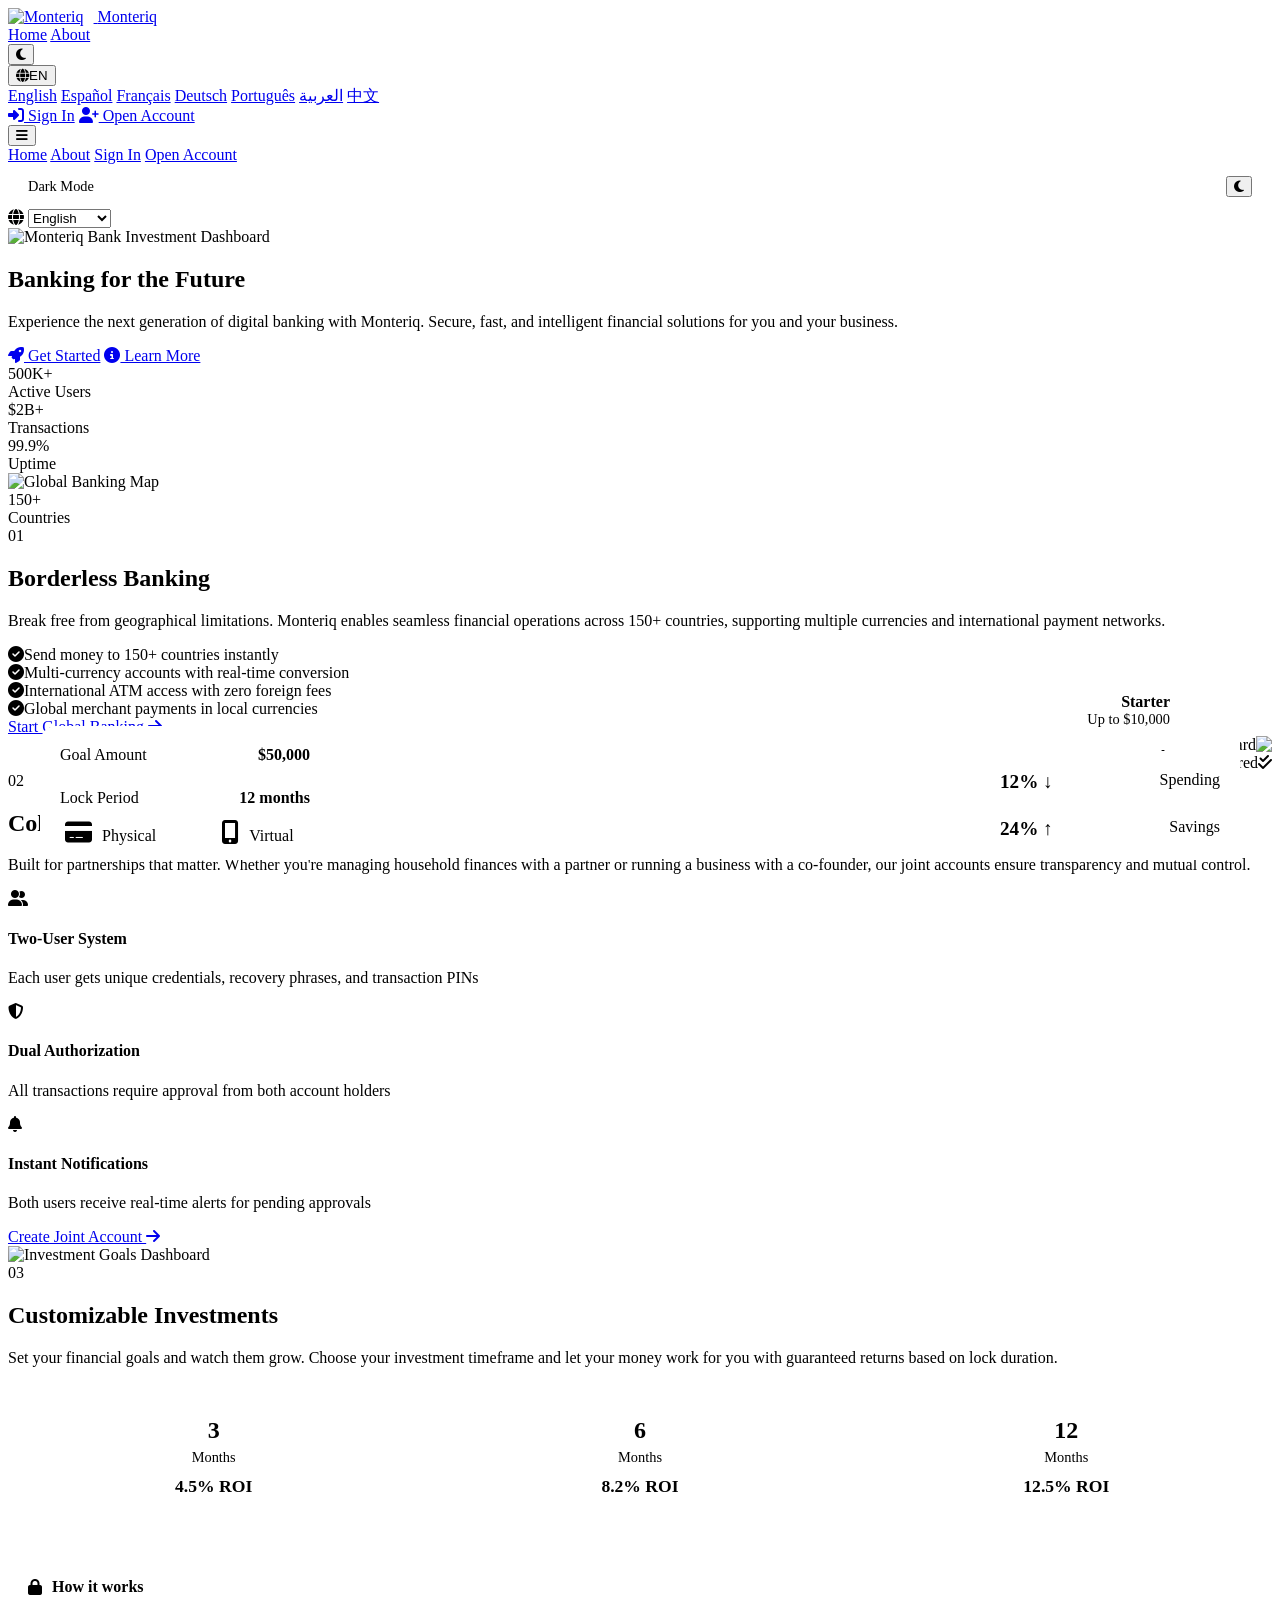
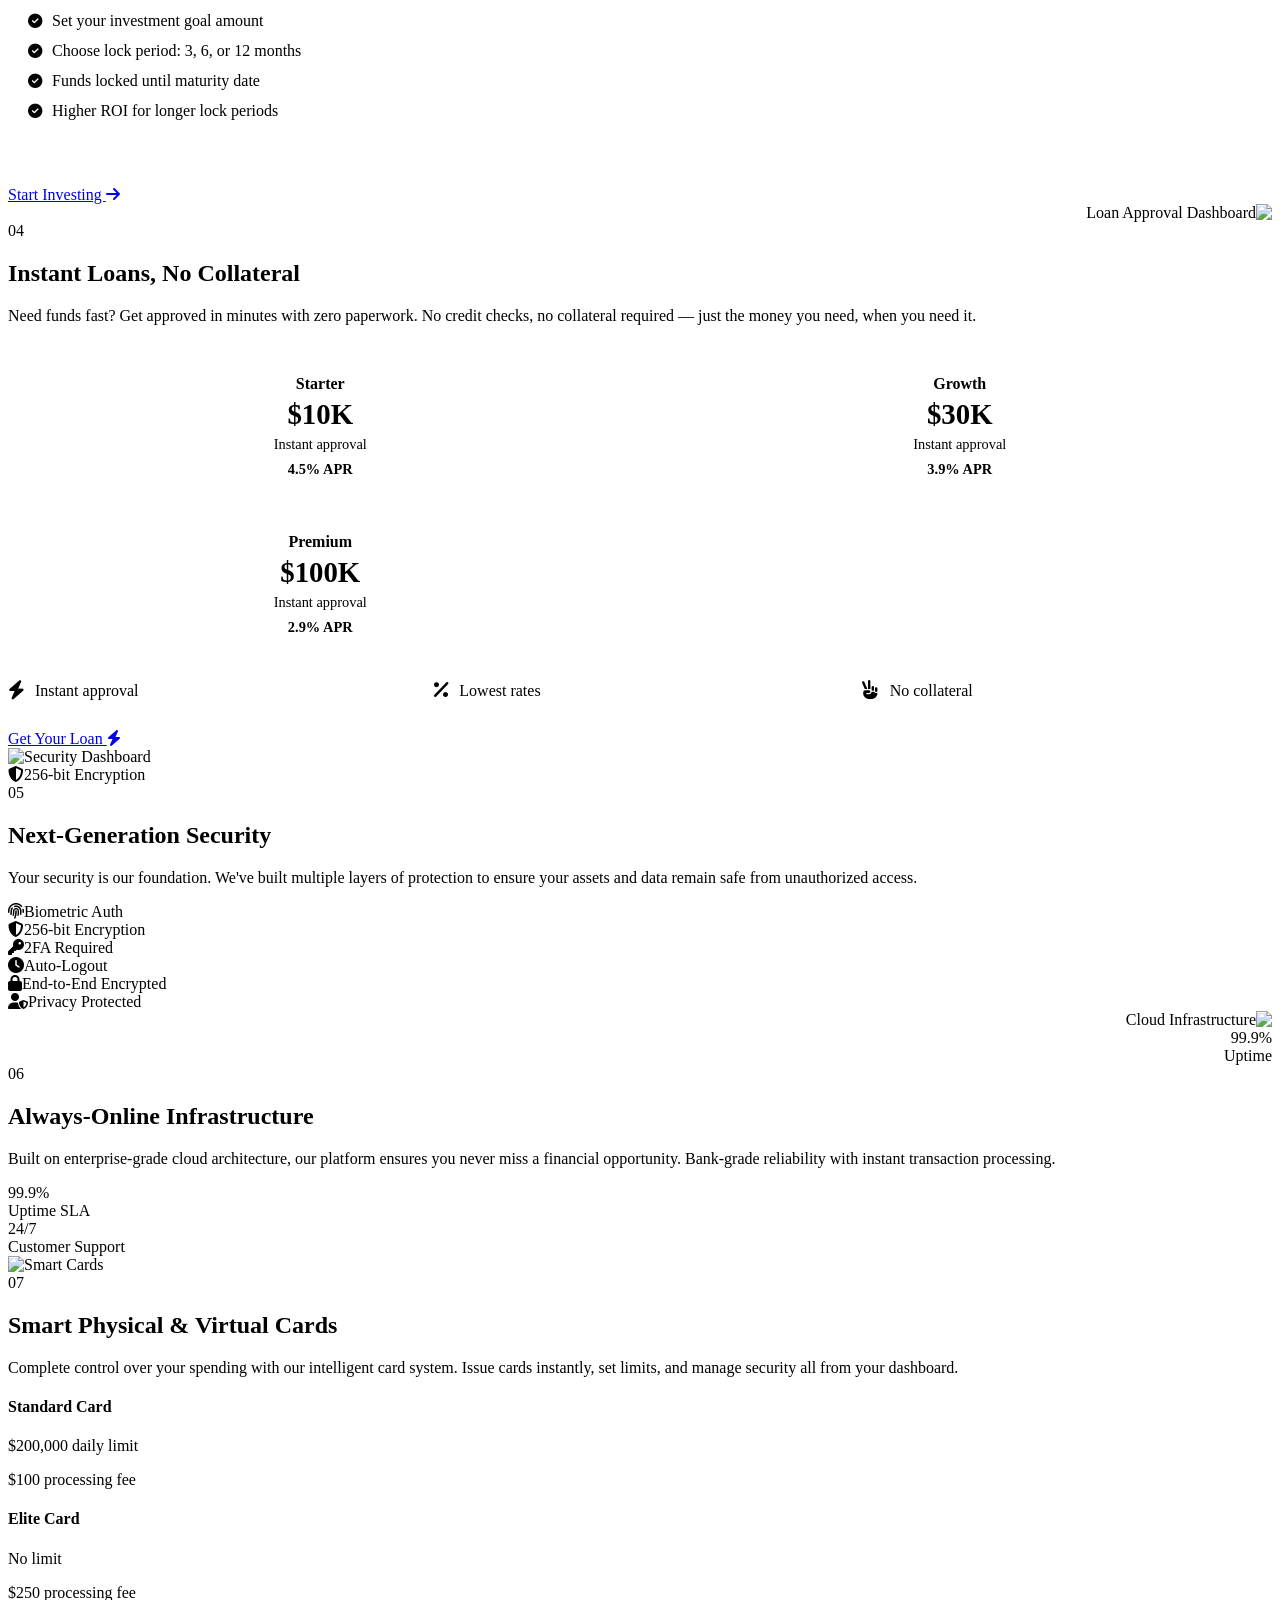
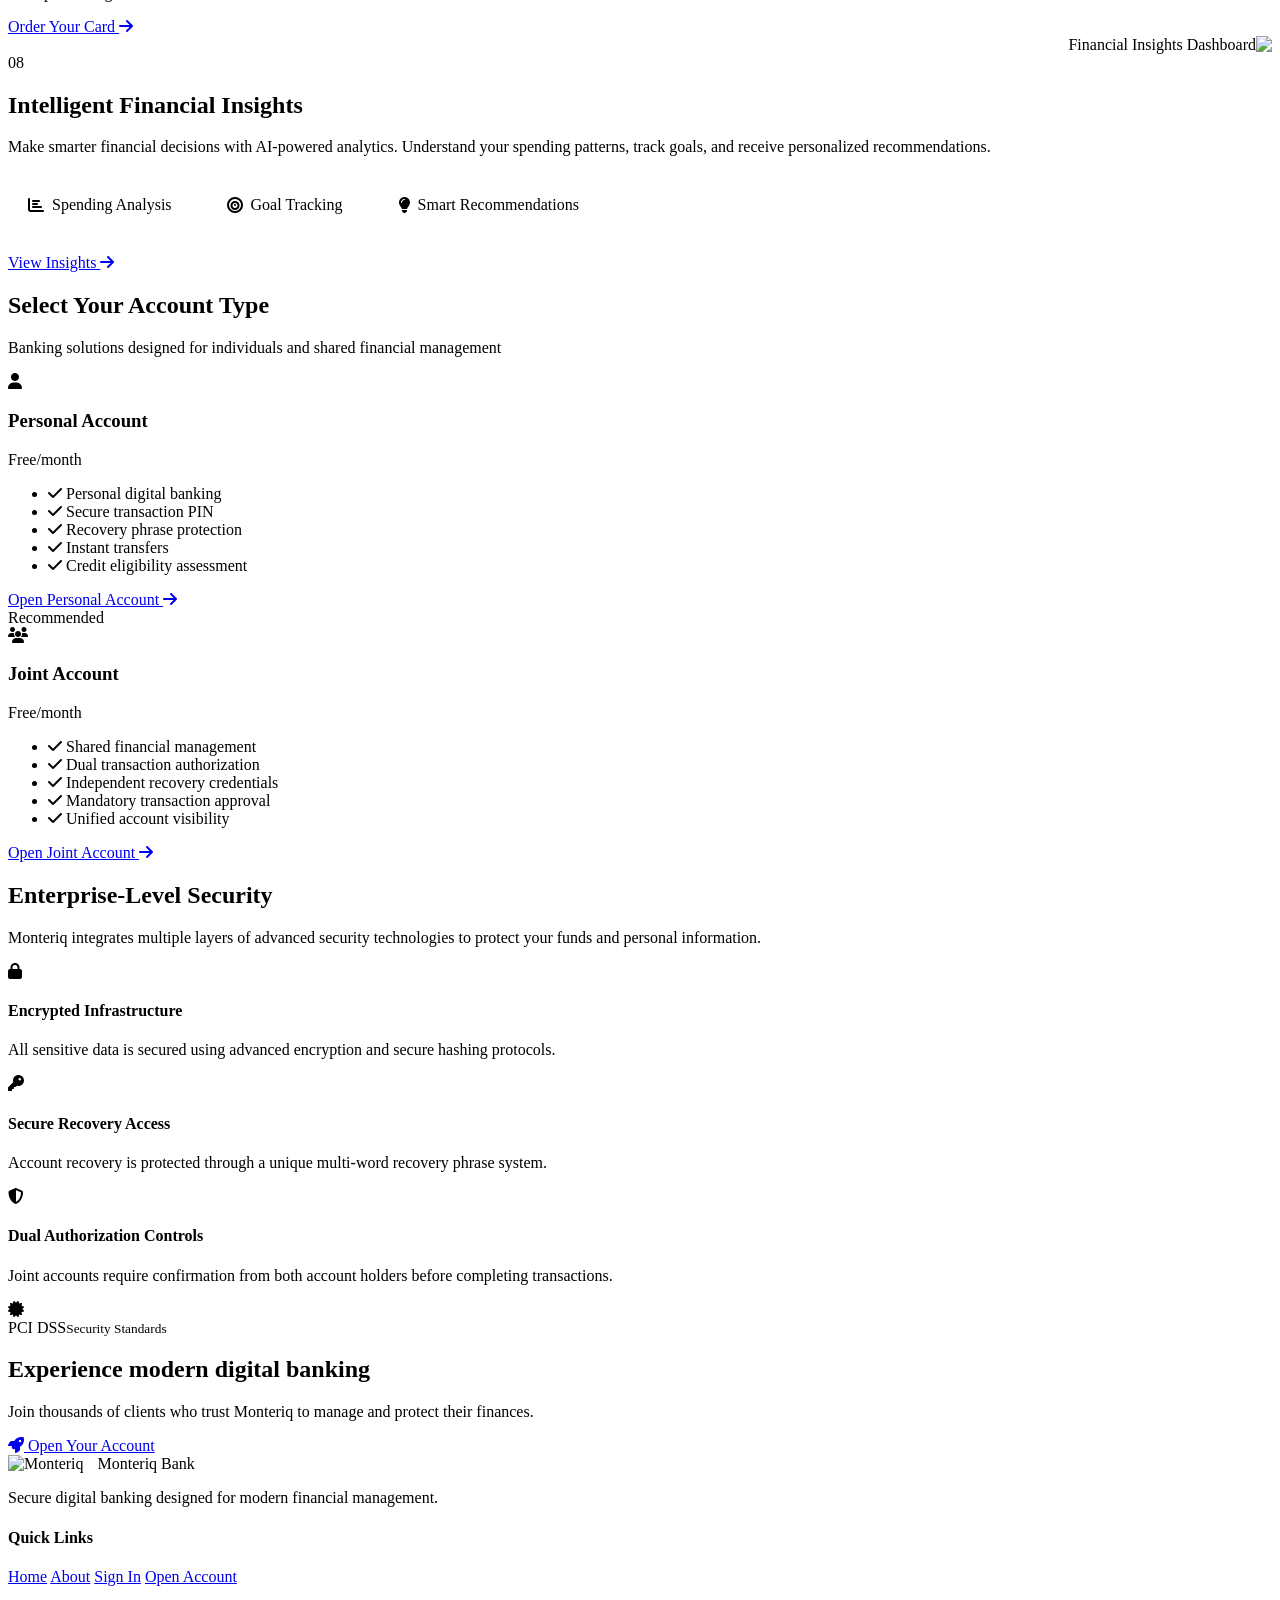
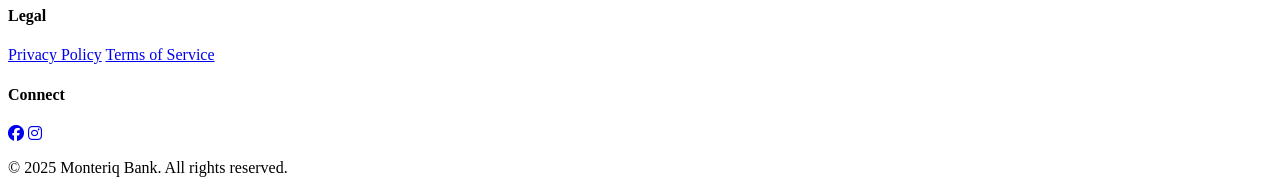
==== commit 04eafdf7: "Update index.html" ====
--- a/public/index.html
+++ b/public/index.html
@@ -218,12 +218,12 @@
                         <div style="display:flex;align-items:center;gap:10px;"><div style="width:40px;height:40px;background:var(--success);border-radius:50%;display:flex;align-items:center;justify-content:center;color:white;font-weight:700;">3</div><div><div style="font-weight:600;color:var(--text-primary);">Premium</div><div style="font-size:.9rem;color:var(--text-secondary);">Up to $100,000</div></div></div>
                     </div>
                 </div>
-                <div class="feature-content">
+   <div class="feature-content">
                     <div class="feature-tag">04</div>
                     <h2>Instant Loans, No Collateral</h2>
                     <p class="feature-description">Need funds fast? Get approved in minutes with zero paperwork. No credit checks, no collateral required — just the money you need, when you need it.</p>
                     <div style="margin:30px 0;">
-                        <div style="display:grid;grid-template-columns:repeat(3,1fr);gap:15px;margin-bottom:25px;">
+                        <div style="display:grid;grid-template-columns:repeat(2,1fr);gap:15px;margin-bottom:25px;">
                             <div style="background:var(--bg-tertiary);padding:20px;border-radius:12px;text-align:center;border:1px solid var(--border);"><div style="font-size:1rem;font-weight:600;color:var(--accent-primary);margin-bottom:5px;">Starter</div><div style="font-size:1.8rem;font-weight:700;color:var(--text-primary);margin-bottom:5px;">$10K</div><div style="font-size:.9rem;color:var(--text-secondary);">Instant approval</div><div style="font-size:.9rem;font-weight:600;color:var(--success);margin-top:8px;">4.5% APR</div></div>
                             <div style="background:var(--bg-tertiary);padding:20px;border-radius:12px;text-align:center;border:2px solid var(--warning);"><div style="font-size:1rem;font-weight:600;color:var(--warning);margin-bottom:5px;">Growth</div><div style="font-size:1.8rem;font-weight:700;color:var(--text-primary);margin-bottom:5px;">$30K</div><div style="font-size:.9rem;color:var(--text-secondary);">Instant approval</div><div style="font-size:.9rem;font-weight:600;color:var(--success);margin-top:8px;">3.9% APR</div></div>
                             <div style="background:var(--bg-tertiary);padding:20px;border-radius:12px;text-align:center;border:1px solid var(--border);"><div style="font-size:1rem;font-weight:600;color:var(--success);margin-bottom:5px;">Premium</div><div style="font-size:1.8rem;font-weight:700;color:var(--text-primary);margin-bottom:5px;">$100K</div><div style="font-size:.9rem;color:var(--text-secondary);">Instant approval</div><div style="font-size:.9rem;font-weight:600;color:var(--success);margin-top:8px;">2.9% APR</div></div>
@@ -460,4 +460,4 @@
     <style>.goog-te-banner-frame,.skiptranslate{display:none!important;}body{top:0!important;}.goog-te-gadget{display:none!important;}</style>
 
 </body>
-</html>+</html>
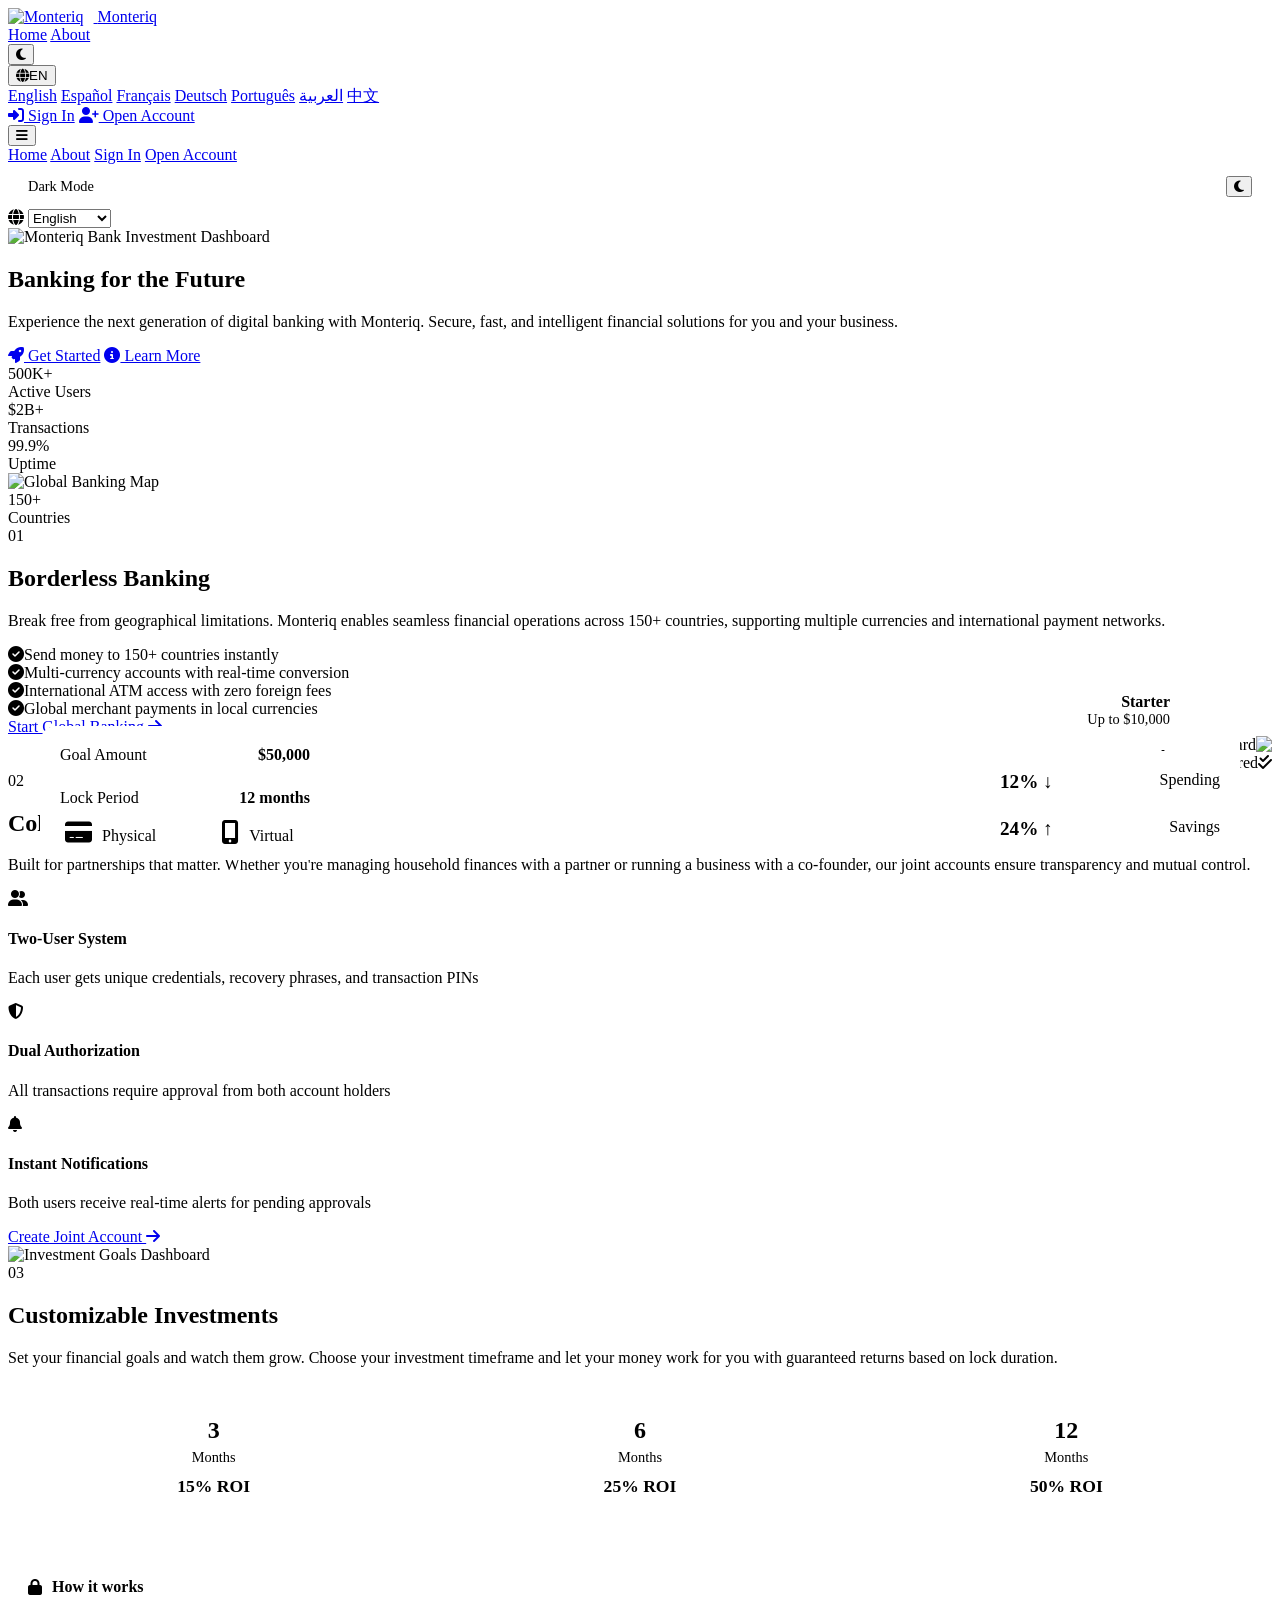
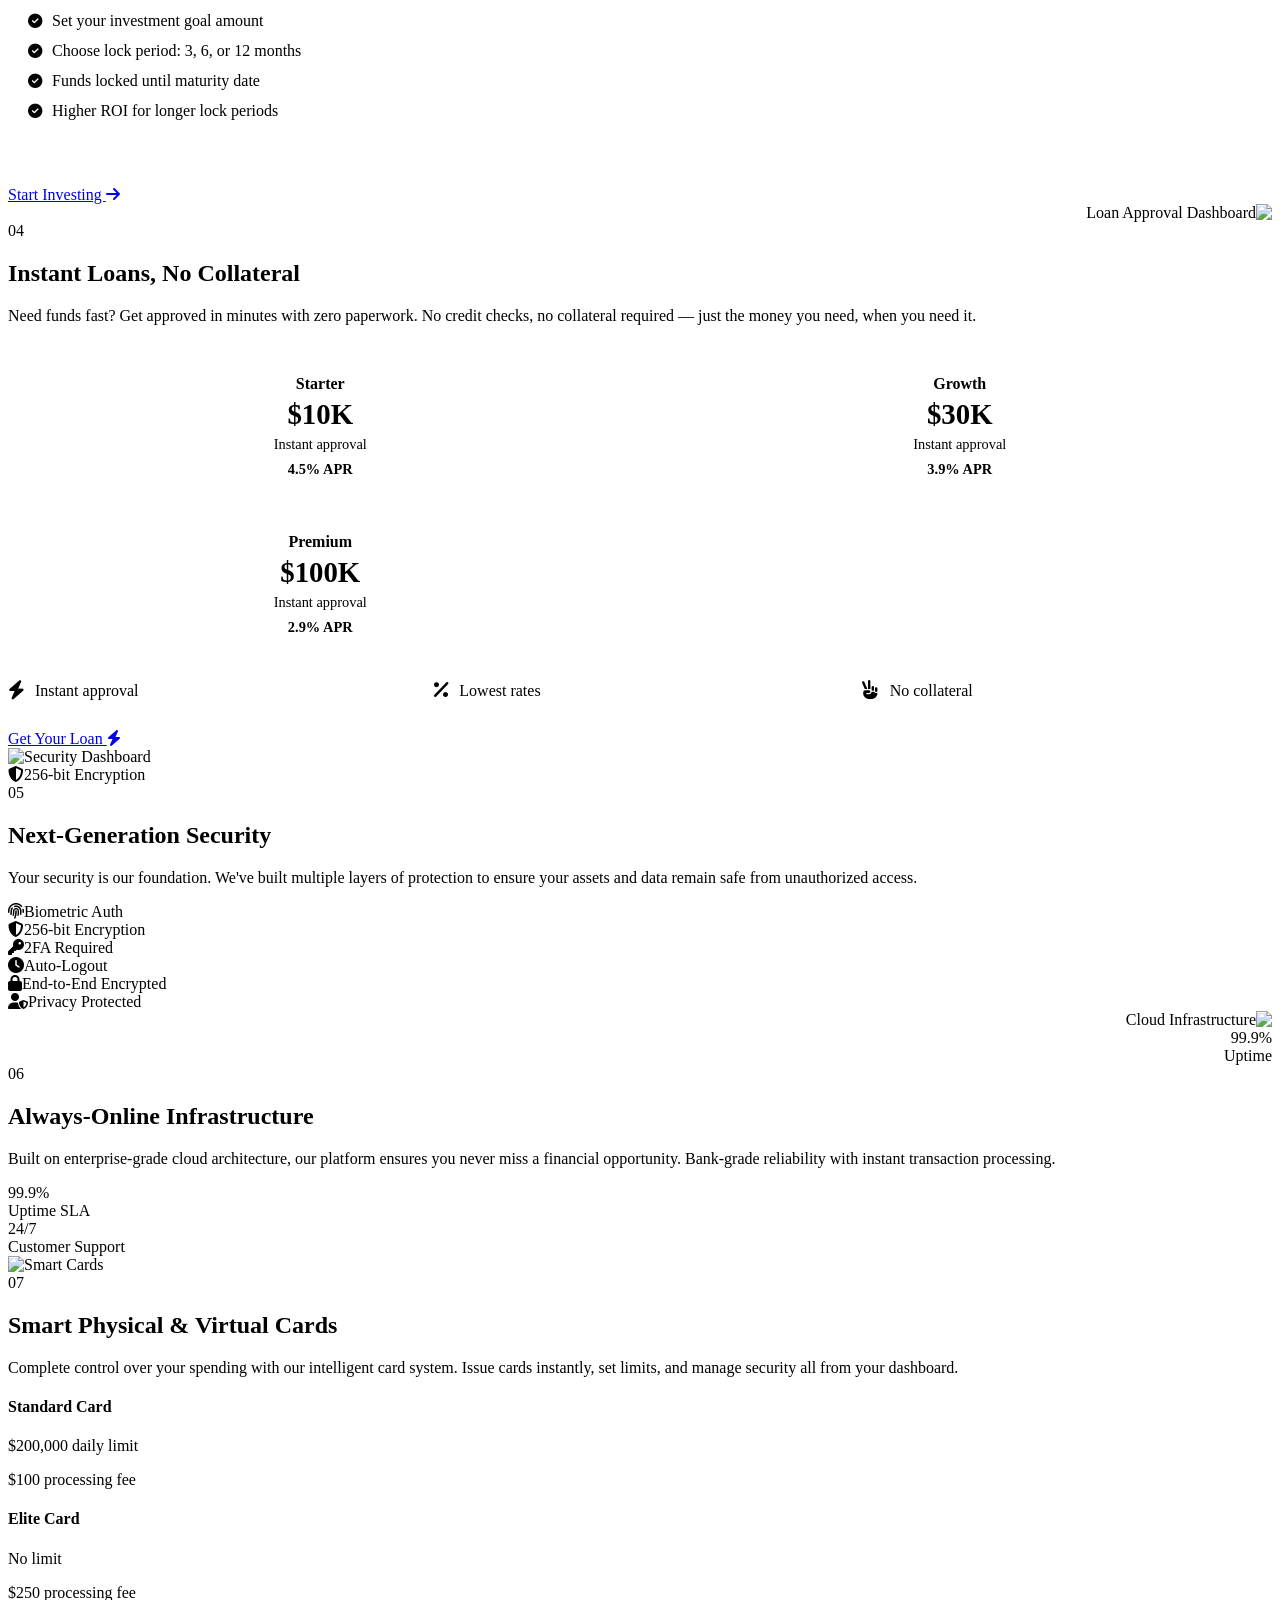
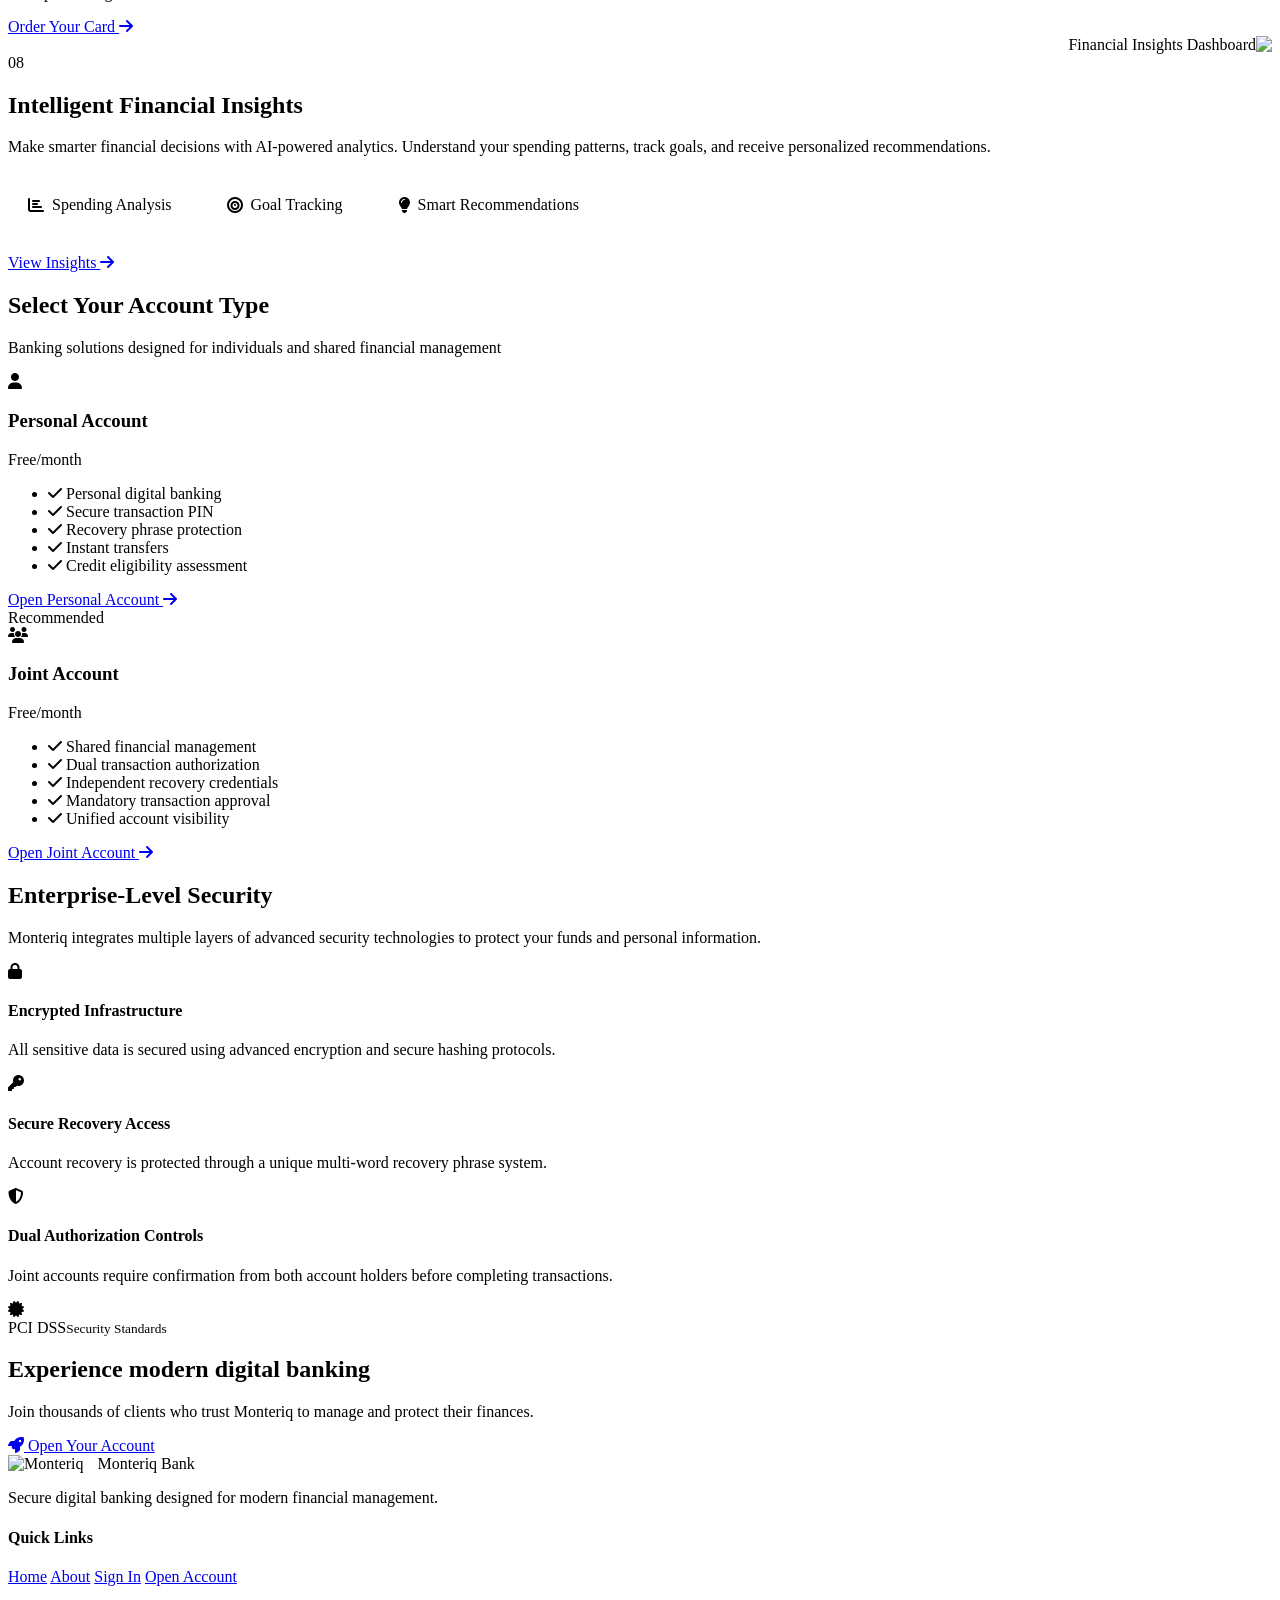
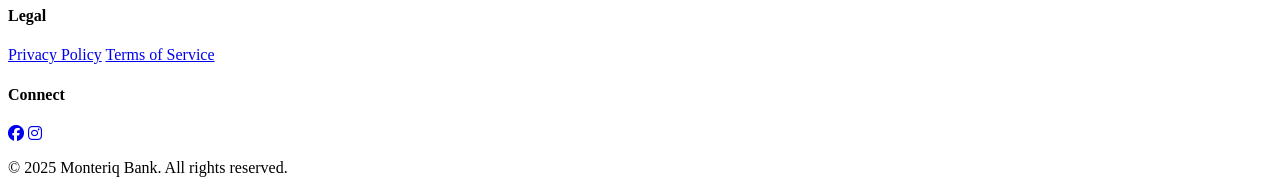
==== commit b7d3044d: "Update index.html" ====
--- a/public/index.html
+++ b/public/index.html
@@ -168,7 +168,7 @@
         </div>
     </section>
 
-    <!-- 03 Investments -->
+    <!-- 03 Investments - Updated ROI Values: 15%, 25%, 50% -->
     <section class="feature-section investments">
         <div class="container">
             <div class="feature-grid">
@@ -177,7 +177,7 @@
                     <div style="position:absolute;bottom:40px;left:40px;background:white;padding:20px;border-radius:16px;min-width:250px;box-shadow:var(--shadow);">
                         <div style="display:flex;justify-content:space-between;margin-bottom:15px;padding-bottom:10px;border-bottom:1px solid var(--border);"><span style="color:var(--text-secondary);">Goal Amount</span><strong style="color:var(--text-primary);">$50,000</strong></div>
                         <div style="display:flex;justify-content:space-between;margin-bottom:15px;"><span style="color:var(--text-secondary);">Lock Period</span><strong style="color:var(--accent-primary);">12 months</strong></div>
-                        <div style="display:flex;justify-content:space-between;"><span style="color:var(--text-secondary);">Projected ROI</span><strong style="color:var(--success);">+12.5%</strong></div>
+                        <div style="display:flex;justify-content:space-between;"><span style="color:var(--text-secondary);">Projected ROI</span><strong style="color:var(--success);">+50%</strong></div>
                     </div>
                 </div>
                 <div class="feature-content">
@@ -186,9 +186,9 @@
                     <p class="feature-description">Set your financial goals and watch them grow. Choose your investment timeframe and let your money work for you with guaranteed returns based on lock duration.</p>
                     <div style="margin:30px 0;">
                         <div style="display:grid;grid-template-columns:repeat(3,1fr);gap:15px;margin-bottom:20px;">
-                            <div style="background:var(--bg-tertiary);padding:20px;border-radius:12px;text-align:center;border:1px solid var(--border);"><div style="font-size:1.5rem;font-weight:700;color:var(--text-primary);margin-bottom:5px;">3</div><div style="font-size:.9rem;color:var(--text-secondary);margin-bottom:10px;">Months</div><div style="font-size:1.1rem;font-weight:600;color:var(--success);">4.5% ROI</div></div>
-                            <div style="background:var(--bg-tertiary);padding:20px;border-radius:12px;text-align:center;border:2px solid var(--accent-primary);"><div style="font-size:1.5rem;font-weight:700;color:var(--text-primary);margin-bottom:5px;">6</div><div style="font-size:.9rem;color:var(--text-secondary);margin-bottom:10px;">Months</div><div style="font-size:1.1rem;font-weight:600;color:var(--success);">8.2% ROI</div></div>
-                            <div style="background:var(--bg-tertiary);padding:20px;border-radius:12px;text-align:center;border:1px solid var(--border);"><div style="font-size:1.5rem;font-weight:700;color:var(--text-primary);margin-bottom:5px;">12</div><div style="font-size:.9rem;color:var(--text-secondary);margin-bottom:10px;">Months</div><div style="font-size:1.1rem;font-weight:600;color:var(--success);">12.5% ROI</div></div>
+                            <div style="background:var(--bg-tertiary);padding:20px;border-radius:12px;text-align:center;border:1px solid var(--border);"><div style="font-size:1.5rem;font-weight:700;color:var(--text-primary);margin-bottom:5px;">3</div><div style="font-size:.9rem;color:var(--text-secondary);margin-bottom:10px;">Months</div><div style="font-size:1.1rem;font-weight:600;color:var(--success);">15% ROI</div></div>
+                            <div style="background:var(--bg-tertiary);padding:20px;border-radius:12px;text-align:center;border:2px solid var(--accent-primary);"><div style="font-size:1.5rem;font-weight:700;color:var(--text-primary);margin-bottom:5px;">6</div><div style="font-size:.9rem;color:var(--text-secondary);margin-bottom:10px;">Months</div><div style="font-size:1.1rem;font-weight:600;color:var(--success);">25% ROI</div></div>
+                            <div style="background:var(--bg-tertiary);padding:20px;border-radius:12px;text-align:center;border:1px solid var(--border);"><div style="font-size:1.5rem;font-weight:700;color:var(--text-primary);margin-bottom:5px;">12</div><div style="font-size:.9rem;color:var(--text-secondary);margin-bottom:10px;">Months</div><div style="font-size:1.1rem;font-weight:600;color:var(--success);">50% ROI</div></div>
                         </div>
                         <div style="background:var(--bg-secondary);padding:20px;border-radius:12px;">
                             <h4 style="margin-bottom:15px;display:flex;align-items:center;gap:10px;"><i class="fas fa-lock" style="color:var(--accent-primary);"></i> How it works</h4>
